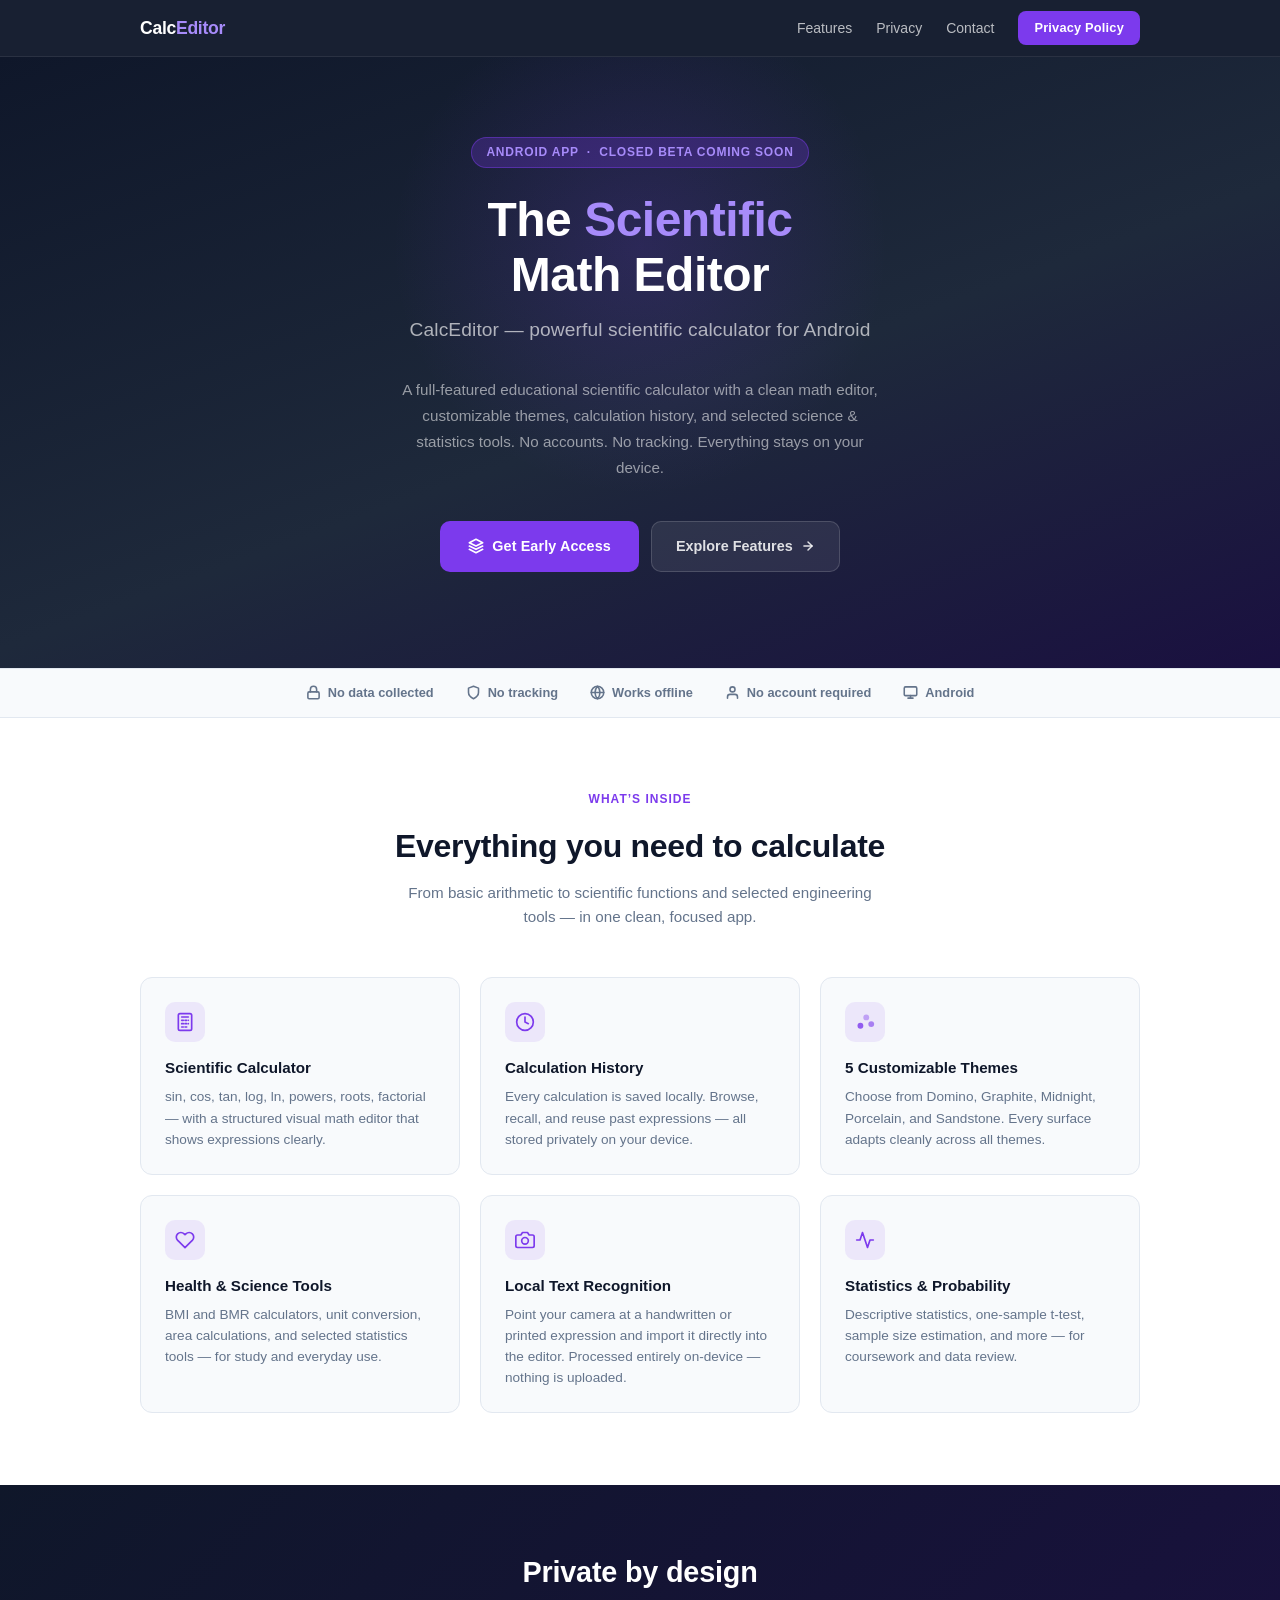
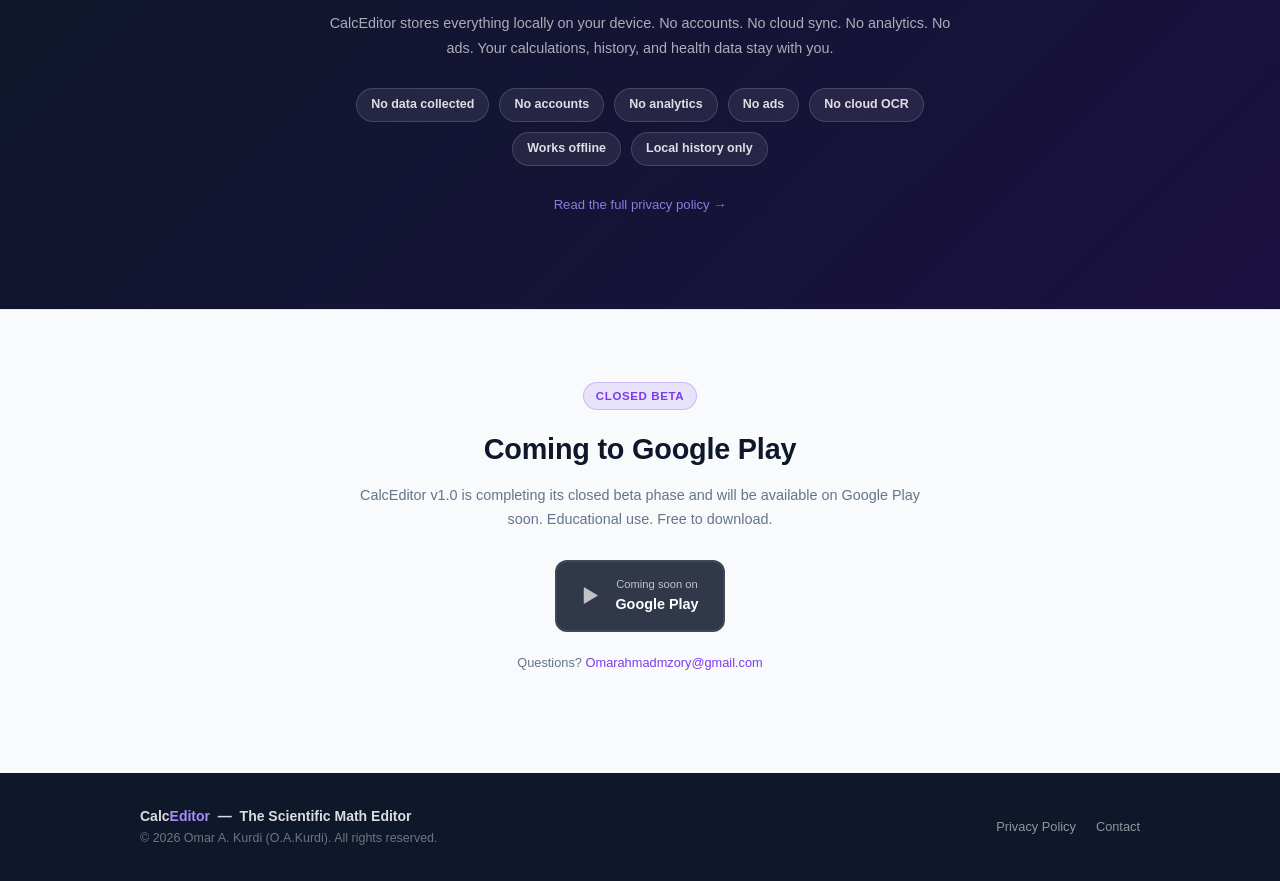
==== index.html @ 7258b89d "Deploy CalcEditor landing page and privacy policy v1.0.0 for staging preview" ====
<!DOCTYPE html>
<html lang="en">
<head>
  <meta charset="UTF-8">
  <meta name="viewport" content="width=device-width, initial-scale=1.0">
  <title>CalcEditor — The Scientific Math Editor</title>
  <meta name="description" content="CalcEditor is an educational scientific calculator for Android. Local-only. No tracking. No accounts.">
  <meta name="robots" content="index, follow">
  <style>
    *, *::before, *::after { box-sizing: border-box; margin: 0; padding: 0; }

    :root {
      --navy:   #0f172a;
      --navy2:  #1e293b;
      --purple: #7c3aed;
      --purple-light: #a78bfa;
      --white:  #ffffff;
      --gray-50: #f8fafc;
      --gray-100: #f1f5f9;
      --gray-200: #e2e8f0;
      --gray-500: #64748b;
      --gray-700: #334155;
      --gray-900: #0f172a;
      --text: #1e293b;
      --radius: 12px;
    }

    html { scroll-behavior: smooth; }

    body {
      font-family: -apple-system, BlinkMacSystemFont, "Segoe UI", Roboto,
                   "Helvetica Neue", Arial, sans-serif;
      font-size: 16px;
      line-height: 1.6;
      color: var(--text);
      background: var(--white);
    }

    a { color: var(--purple); text-decoration: none; }
    a:hover { text-decoration: underline; }

    /* ── Nav ─────────────────────────────────────────────────── */
    nav {
      position: sticky;
      top: 0;
      z-index: 100;
      background: rgba(15, 23, 42, 0.96);
      backdrop-filter: blur(8px);
      -webkit-backdrop-filter: blur(8px);
      border-bottom: 1px solid rgba(255,255,255,0.08);
      padding: 0 24px;
    }
    .nav-inner {
      max-width: 1000px;
      margin: 0 auto;
      display: flex;
      align-items: center;
      justify-content: space-between;
      height: 56px;
    }
    .nav-logo {
      font-size: 1.1rem;
      font-weight: 800;
      color: var(--white);
      letter-spacing: -0.3px;
    }
    .nav-logo span { color: var(--purple-light); }
    .nav-links { display: flex; gap: 24px; align-items: center; }
    .nav-links a {
      color: rgba(255,255,255,0.7);
      font-size: 0.875rem;
      font-weight: 500;
      transition: color 0.15s;
    }
    .nav-links a:hover { color: var(--white); text-decoration: none; }
    .nav-cta {
      background: var(--purple);
      color: var(--white) !important;
      padding: 7px 16px;
      border-radius: 8px;
      font-weight: 600 !important;
      font-size: 0.8rem !important;
      letter-spacing: 0.2px;
    }
    .nav-cta:hover { background: #6d28d9 !important; }

    /* ── Hero ────────────────────────────────────────────────── */
    .hero {
      background: linear-gradient(160deg, var(--navy) 0%, var(--navy2) 55%, #1a1040 100%);
      color: var(--white);
      padding: 80px 24px 96px;
      text-align: center;
      position: relative;
      overflow: hidden;
    }
    .hero::before {
      content: '';
      position: absolute;
      top: -60px; left: 50%;
      transform: translateX(-50%);
      width: 500px; height: 500px;
      background: radial-gradient(circle, rgba(124,58,237,0.18) 0%, transparent 70%);
      pointer-events: none;
    }
    .hero-inner { max-width: 680px; margin: 0 auto; position: relative; }

    .hero-badge {
      display: inline-block;
      background: rgba(124,58,237,0.25);
      border: 1px solid rgba(124,58,237,0.45);
      color: var(--purple-light);
      font-size: 0.75rem;
      font-weight: 700;
      letter-spacing: 0.8px;
      text-transform: uppercase;
      padding: 5px 14px;
      border-radius: 999px;
      margin-bottom: 24px;
    }

    .hero h1 {
      font-size: clamp(2rem, 5vw, 3rem);
      font-weight: 800;
      line-height: 1.15;
      letter-spacing: -0.5px;
      margin-bottom: 12px;
    }
    .hero h1 em {
      font-style: normal;
      color: var(--purple-light);
    }

    .hero-tagline {
      font-size: clamp(1rem, 2.5vw, 1.2rem);
      color: rgba(255,255,255,0.65);
      font-weight: 400;
      margin-bottom: 32px;
      letter-spacing: 0.1px;
    }

    .hero-desc {
      font-size: 0.95rem;
      color: rgba(255,255,255,0.55);
      max-width: 480px;
      margin: 0 auto 40px;
      line-height: 1.7;
    }

    .hero-actions { display: flex; gap: 12px; justify-content: center; flex-wrap: wrap; }

    .btn-primary {
      display: inline-flex;
      align-items: center;
      gap: 8px;
      background: var(--purple);
      color: var(--white);
      font-weight: 700;
      font-size: 0.9rem;
      padding: 13px 28px;
      border-radius: 10px;
      letter-spacing: 0.1px;
      transition: background 0.15s, transform 0.1s;
    }
    .btn-primary:hover {
      background: #6d28d9;
      text-decoration: none;
      transform: translateY(-1px);
    }

    .btn-secondary {
      display: inline-flex;
      align-items: center;
      gap: 8px;
      background: rgba(255,255,255,0.08);
      color: rgba(255,255,255,0.85);
      font-weight: 600;
      font-size: 0.9rem;
      padding: 13px 24px;
      border-radius: 10px;
      border: 1px solid rgba(255,255,255,0.15);
      transition: background 0.15s;
    }
    .btn-secondary:hover {
      background: rgba(255,255,255,0.14);
      text-decoration: none;
    }

    /* ── Trust strip ────────────────────────────────────────── */
    .trust-strip {
      background: var(--gray-50);
      border-top: 1px solid var(--gray-200);
      border-bottom: 1px solid var(--gray-200);
      padding: 14px 24px;
    }
    .trust-inner {
      max-width: 1000px;
      margin: 0 auto;
      display: flex;
      align-items: center;
      justify-content: center;
      gap: 32px;
      flex-wrap: wrap;
    }
    .trust-item {
      display: flex;
      align-items: center;
      gap: 7px;
      font-size: 0.8rem;
      font-weight: 600;
      color: var(--gray-500);
    }
    .trust-item svg { flex-shrink: 0; }

    /* ── Features ───────────────────────────────────────────── */
    .features {
      padding: 72px 24px;
      background: var(--white);
    }
    .section-inner { max-width: 1000px; margin: 0 auto; }

    .section-label {
      text-align: center;
      font-size: 0.75rem;
      font-weight: 700;
      letter-spacing: 1px;
      text-transform: uppercase;
      color: var(--purple);
      margin-bottom: 12px;
    }

    .section-title {
      text-align: center;
      font-size: clamp(1.5rem, 3.5vw, 2rem);
      font-weight: 800;
      color: var(--gray-900);
      margin-bottom: 8px;
      letter-spacing: -0.3px;
    }

    .section-sub {
      text-align: center;
      color: var(--gray-500);
      font-size: 0.95rem;
      max-width: 480px;
      margin: 0 auto 48px;
    }

    .features-grid {
      display: grid;
      grid-template-columns: repeat(auto-fit, minmax(260px, 1fr));
      gap: 20px;
    }

    .feature-card {
      background: var(--gray-50);
      border: 1px solid var(--gray-200);
      border-radius: var(--radius);
      padding: 24px;
      transition: border-color 0.15s, box-shadow 0.15s;
    }
    .feature-card:hover {
      border-color: rgba(124,58,237,0.35);
      box-shadow: 0 4px 20px rgba(124,58,237,0.08);
    }

    .feature-icon {
      width: 40px;
      height: 40px;
      background: rgba(124,58,237,0.1);
      border-radius: 10px;
      display: flex;
      align-items: center;
      justify-content: center;
      margin-bottom: 14px;
    }
    .feature-icon svg { color: var(--purple); }

    .feature-title {
      font-size: 0.95rem;
      font-weight: 700;
      color: var(--gray-900);
      margin-bottom: 6px;
    }

    .feature-desc {
      font-size: 0.85rem;
      color: var(--gray-500);
      line-height: 1.55;
    }

    /* ── Privacy section ────────────────────────────────────── */
    .privacy-section {
      background: linear-gradient(135deg, var(--navy) 0%, #1a1040 100%);
      color: var(--white);
      padding: 64px 24px;
    }
    .privacy-inner {
      max-width: 640px;
      margin: 0 auto;
      text-align: center;
    }
    .privacy-inner h2 {
      font-size: clamp(1.4rem, 3vw, 1.8rem);
      font-weight: 800;
      margin-bottom: 16px;
      letter-spacing: -0.2px;
    }
    .privacy-inner p {
      color: rgba(255,255,255,0.65);
      font-size: 0.9rem;
      line-height: 1.7;
      margin-bottom: 28px;
    }
    .privacy-chips {
      display: flex;
      flex-wrap: wrap;
      gap: 10px;
      justify-content: center;
    }
    .chip {
      background: rgba(255,255,255,0.08);
      border: 1px solid rgba(255,255,255,0.15);
      color: rgba(255,255,255,0.85);
      font-size: 0.78rem;
      font-weight: 600;
      padding: 6px 14px;
      border-radius: 999px;
    }

    /* ── Beta CTA ────────────────────────────────────────────── */
    .beta-section {
      padding: 72px 24px;
      background: var(--gray-50);
      border-top: 1px solid var(--gray-200);
    }
    .beta-inner {
      max-width: 560px;
      margin: 0 auto;
      text-align: center;
    }
    .beta-inner h2 {
      font-size: clamp(1.4rem, 3vw, 1.8rem);
      font-weight: 800;
      color: var(--gray-900);
      margin-bottom: 12px;
      letter-spacing: -0.2px;
    }
    .beta-inner p {
      color: var(--gray-500);
      font-size: 0.9rem;
      margin-bottom: 28px;
      line-height: 1.65;
    }
    .play-badge {
      display: inline-flex;
      align-items: center;
      gap: 12px;
      background: var(--navy);
      color: var(--white);
      padding: 13px 24px;
      border-radius: 12px;
      font-weight: 700;
      font-size: 0.9rem;
      border: 2px solid var(--navy2);
      cursor: default;
      opacity: 0.85;
    }
    .play-badge-sub { font-size: 0.7rem; font-weight: 400; opacity: 0.7; display: block; margin-top: 1px; }
    .soon-tag {
      display: inline-block;
      background: rgba(124,58,237,0.12);
      color: var(--purple);
      font-size: 0.72rem;
      font-weight: 700;
      letter-spacing: 0.6px;
      text-transform: uppercase;
      padding: 4px 12px;
      border-radius: 999px;
      margin-bottom: 16px;
      border: 1px solid rgba(124,58,237,0.25);
    }

    /* ── Footer ─────────────────────────────────────────────── */
    footer {
      background: var(--navy);
      color: rgba(255,255,255,0.6);
      padding: 32px 24px;
    }
    .footer-inner {
      max-width: 1000px;
      margin: 0 auto;
      display: flex;
      align-items: center;
      justify-content: space-between;
      flex-wrap: wrap;
      gap: 16px;
    }
    .footer-brand {
      font-size: 0.875rem;
      font-weight: 700;
      color: rgba(255,255,255,0.85);
    }
    .footer-brand span { color: var(--purple-light); }
    .footer-copy { font-size: 0.78rem; color: rgba(255,255,255,0.4); margin-top: 2px; }
    .footer-links { display: flex; gap: 20px; align-items: center; flex-wrap: wrap; }
    .footer-links a {
      color: rgba(255,255,255,0.55);
      font-size: 0.8rem;
      font-weight: 500;
    }
    .footer-links a:hover { color: var(--white); text-decoration: none; }

    /* ── Responsive ─────────────────────────────────────────── */
    @media (max-width: 600px) {
      .nav-links .nav-cta { display: none; }
      .hero { padding: 60px 20px 72px; }
      .trust-inner { gap: 18px; }
      .footer-inner { flex-direction: column; text-align: center; }
      .footer-links { justify-content: center; }
    }
  </style>
</head>
<body>

<!-- ── Navigation ─────────────────────────────────────────── -->
<nav>
  <div class="nav-inner">
    <div class="nav-logo">Calc<span>Editor</span></div>
    <div class="nav-links">
      <a href="#features">Features</a>
      <a href="#privacy">Privacy</a>
      <a href="mailto:Omarahmadmzory@gmail.com">Contact</a>
      <a href="/privacy-policy" class="nav-cta">Privacy Policy</a>
    </div>
  </div>
</nav>

<!-- ── Hero ───────────────────────────────────────────────── -->
<section class="hero">
  <div class="hero-inner">
    <div class="hero-badge">Android App &nbsp;·&nbsp; Closed Beta Coming Soon</div>

    <h1>The <em>Scientific</em><br>Math Editor</h1>

    <p class="hero-tagline">CalcEditor — powerful scientific calculator for Android</p>

    <p class="hero-desc">
      A full-featured educational scientific calculator with a clean math editor,
      customizable themes, calculation history, and selected science &amp; statistics tools.
      No accounts. No tracking. Everything stays on your device.
    </p>

    <div class="hero-actions">
      <a href="#beta" class="btn-primary">
        <svg width="16" height="16" viewBox="0 0 24 24" fill="none" stroke="currentColor" stroke-width="2.5" stroke-linecap="round" stroke-linejoin="round"><path d="M12 2L2 7l10 5 10-5-10-5z"/><path d="M2 17l10 5 10-5"/><path d="M2 12l10 5 10-5"/></svg>
        Get Early Access
      </a>
      <a href="#features" class="btn-secondary">
        Explore Features
        <svg width="14" height="14" viewBox="0 0 24 24" fill="none" stroke="currentColor" stroke-width="2.5" stroke-linecap="round" stroke-linejoin="round"><path d="M5 12h14"/><path d="m12 5 7 7-7 7"/></svg>
      </a>
    </div>
  </div>
</section>

<!-- ── Trust strip ────────────────────────────────────────── -->
<div class="trust-strip">
  <div class="trust-inner">
    <div class="trust-item">
      <svg width="15" height="15" viewBox="0 0 24 24" fill="none" stroke="currentColor" stroke-width="2.5" stroke-linecap="round" stroke-linejoin="round"><rect x="3" y="11" width="18" height="11" rx="2"/><path d="M7 11V7a5 5 0 0 1 10 0v4"/></svg>
      No data collected
    </div>
    <div class="trust-item">
      <svg width="15" height="15" viewBox="0 0 24 24" fill="none" stroke="currentColor" stroke-width="2.5" stroke-linecap="round" stroke-linejoin="round"><path d="M12 22s8-4 8-10V5l-8-3-8 3v7c0 6 8 10 8 10z"/></svg>
      No tracking
    </div>
    <div class="trust-item">
      <svg width="15" height="15" viewBox="0 0 24 24" fill="none" stroke="currentColor" stroke-width="2.5" stroke-linecap="round" stroke-linejoin="round"><circle cx="12" cy="12" r="10"/><line x1="2" y1="12" x2="22" y2="12"/><path d="M12 2a15.3 15.3 0 0 1 4 10 15.3 15.3 0 0 1-4 10 15.3 15.3 0 0 1-4-10 15.3 15.3 0 0 1 4-10z"/></svg>
      Works offline
    </div>
    <div class="trust-item">
      <svg width="15" height="15" viewBox="0 0 24 24" fill="none" stroke="currentColor" stroke-width="2.5" stroke-linecap="round" stroke-linejoin="round"><path d="M20 21v-2a4 4 0 0 0-4-4H8a4 4 0 0 0-4 4v2"/><circle cx="12" cy="7" r="4"/></svg>
      No account required
    </div>
    <div class="trust-item">
      <svg width="15" height="15" viewBox="0 0 24 24" fill="none" stroke="currentColor" stroke-width="2.5" stroke-linecap="round" stroke-linejoin="round"><rect x="2" y="3" width="20" height="14" rx="2"/><path d="M8 21h8m-4-4v4"/></svg>
      Android
    </div>
  </div>
</div>

<!-- ── Features ───────────────────────────────────────────── -->
<section class="features" id="features">
  <div class="section-inner">
    <p class="section-label">What&rsquo;s inside</p>
    <h2 class="section-title">Everything you need to calculate</h2>
    <p class="section-sub">From basic arithmetic to scientific functions and selected engineering tools — in one clean, focused app.</p>

    <div class="features-grid">

      <div class="feature-card">
        <div class="feature-icon">
          <svg width="20" height="20" viewBox="0 0 24 24" fill="none" stroke="currentColor" stroke-width="2" stroke-linecap="round" stroke-linejoin="round"><rect x="4" y="2" width="16" height="20" rx="2"/><line x1="8" y1="6" x2="16" y2="6"/><line x1="8" y1="10" x2="10" y2="10"/><line x1="12" y1="10" x2="14" y2="10"/><line x1="16" y1="10" x2="16" y2="10"/><line x1="8" y1="14" x2="10" y2="14"/><line x1="12" y1="14" x2="14" y2="14"/><line x1="16" y1="14" x2="16" y2="14"/><line x1="8" y1="18" x2="10" y2="18"/><line x1="12" y1="18" x2="14" y2="18"/></svg>
        </div>
        <div class="feature-title">Scientific Calculator</div>
        <div class="feature-desc">sin, cos, tan, log, ln, powers, roots, factorial — with a structured visual math editor that shows expressions clearly.</div>
      </div>

      <div class="feature-card">
        <div class="feature-icon">
          <svg width="20" height="20" viewBox="0 0 24 24" fill="none" stroke="currentColor" stroke-width="2" stroke-linecap="round" stroke-linejoin="round"><circle cx="12" cy="12" r="10"/><polyline points="12 6 12 12 16 14"/></svg>
        </div>
        <div class="feature-title">Calculation History</div>
        <div class="feature-desc">Every calculation is saved locally. Browse, recall, and reuse past expressions — all stored privately on your device.</div>
      </div>

      <div class="feature-card">
        <div class="feature-icon">
          <svg width="20" height="20" viewBox="0 0 24 24" fill="none" stroke="currentColor" stroke-width="2" stroke-linecap="round" stroke-linejoin="round"><circle cx="13.5" cy="6.5" r="3.5" fill="currentColor" stroke="none" opacity="0.4"/><circle cx="19.5" cy="14.5" r="3.5" fill="currentColor" stroke="none" opacity="0.6"/><circle cx="6.5" cy="16.5" r="3.5" fill="currentColor" stroke="none" opacity="0.8"/></svg>
        </div>
        <div class="feature-title">5 Customizable Themes</div>
        <div class="feature-desc">Choose from Domino, Graphite, Midnight, Porcelain, and Sandstone. Every surface adapts cleanly across all themes.</div>
      </div>

      <div class="feature-card">
        <div class="feature-icon">
          <svg width="20" height="20" viewBox="0 0 24 24" fill="none" stroke="currentColor" stroke-width="2" stroke-linecap="round" stroke-linejoin="round"><path d="M20.84 4.61a5.5 5.5 0 0 0-7.78 0L12 5.67l-1.06-1.06a5.5 5.5 0 0 0-7.78 7.78l1.06 1.06L12 21.23l7.78-7.78 1.06-1.06a5.5 5.5 0 0 0 0-7.78z"/></svg>
        </div>
        <div class="feature-title">Health &amp; Science Tools</div>
        <div class="feature-desc">BMI and BMR calculators, unit conversion, area calculations, and selected statistics tools — for study and everyday use.</div>
      </div>

      <div class="feature-card">
        <div class="feature-icon">
          <svg width="20" height="20" viewBox="0 0 24 24" fill="none" stroke="currentColor" stroke-width="2" stroke-linecap="round" stroke-linejoin="round"><path d="M23 19a2 2 0 0 1-2 2H3a2 2 0 0 1-2-2V8a2 2 0 0 1 2-2h4l2-3h6l2 3h4a2 2 0 0 1 2 2z"/><circle cx="12" cy="13" r="4"/></svg>
        </div>
        <div class="feature-title">Local Text Recognition</div>
        <div class="feature-desc">Point your camera at a handwritten or printed expression and import it directly into the editor. Processed entirely on-device — nothing is uploaded.</div>
      </div>

      <div class="feature-card">
        <div class="feature-icon">
          <svg width="20" height="20" viewBox="0 0 24 24" fill="none" stroke="currentColor" stroke-width="2" stroke-linecap="round" stroke-linejoin="round"><polyline points="22 12 18 12 15 21 9 3 6 12 2 12"/></svg>
        </div>
        <div class="feature-title">Statistics &amp; Probability</div>
        <div class="feature-desc">Descriptive statistics, one-sample t-test, sample size estimation, and more — for coursework and data review.</div>
      </div>

    </div>
  </div>
</section>

<!-- ── Privacy ─────────────────────────────────────────────── -->
<section class="privacy-section" id="privacy">
  <div class="privacy-inner">
    <h2>Private by design</h2>
    <p>
      CalcEditor stores everything locally on your device.
      No accounts. No cloud sync. No analytics. No ads.
      Your calculations, history, and health data stay with you.
    </p>
    <div class="privacy-chips">
      <span class="chip">No data collected</span>
      <span class="chip">No accounts</span>
      <span class="chip">No analytics</span>
      <span class="chip">No ads</span>
      <span class="chip">No cloud OCR</span>
      <span class="chip">Works offline</span>
      <span class="chip">Local history only</span>
    </div>
    <p style="margin-top:28px; font-size:0.82rem; color:rgba(255,255,255,0.4);">
      <a href="/privacy-policy" style="color:rgba(167,139,250,0.85);">Read the full privacy policy &rarr;</a>
    </p>
  </div>
</section>

<!-- ── Beta CTA ────────────────────────────────────────────── -->
<section class="beta-section" id="beta">
  <div class="beta-inner">
    <div class="soon-tag">Closed Beta</div>
    <h2>Coming to Google Play</h2>
    <p>
      CalcEditor v1.0 is completing its closed beta phase and will be
      available on Google Play soon. Educational use. Free to download.
    </p>
    <div class="play-badge">
      <svg width="22" height="22" viewBox="0 0 24 24" fill="currentColor"><path d="M3 20.5v-17c0-.83 1-.83 1.5-.5l14 8.5-14 8.5c-.5.33-1.5.33-1.5-.5z" opacity="0.7"/></svg>
      <div>
        <span class="play-badge-sub">Coming soon on</span>
        Google Play
      </div>
    </div>
    <p style="margin-top: 20px; font-size: 0.8rem; color: var(--gray-500);">
      Questions? <a href="mailto:Omarahmadmzory@gmail.com">Omarahmadmzory@gmail.com</a>
    </p>
  </div>
</section>

<!-- ── Footer ─────────────────────────────────────────────── -->
<footer>
  <div class="footer-inner">
    <div>
      <div class="footer-brand">Calc<span>Editor</span> &nbsp;&mdash;&nbsp; The Scientific Math Editor</div>
      <div class="footer-copy">&copy; 2026 Omar A. Kurdi (O.A.Kurdi). All rights reserved.</div>
    </div>
    <div class="footer-links">
      <a href="/privacy-policy">Privacy Policy</a>
      <a href="mailto:Omarahmadmzory@gmail.com">Contact</a>
    </div>
  </div>
</footer>

</body>
</html>
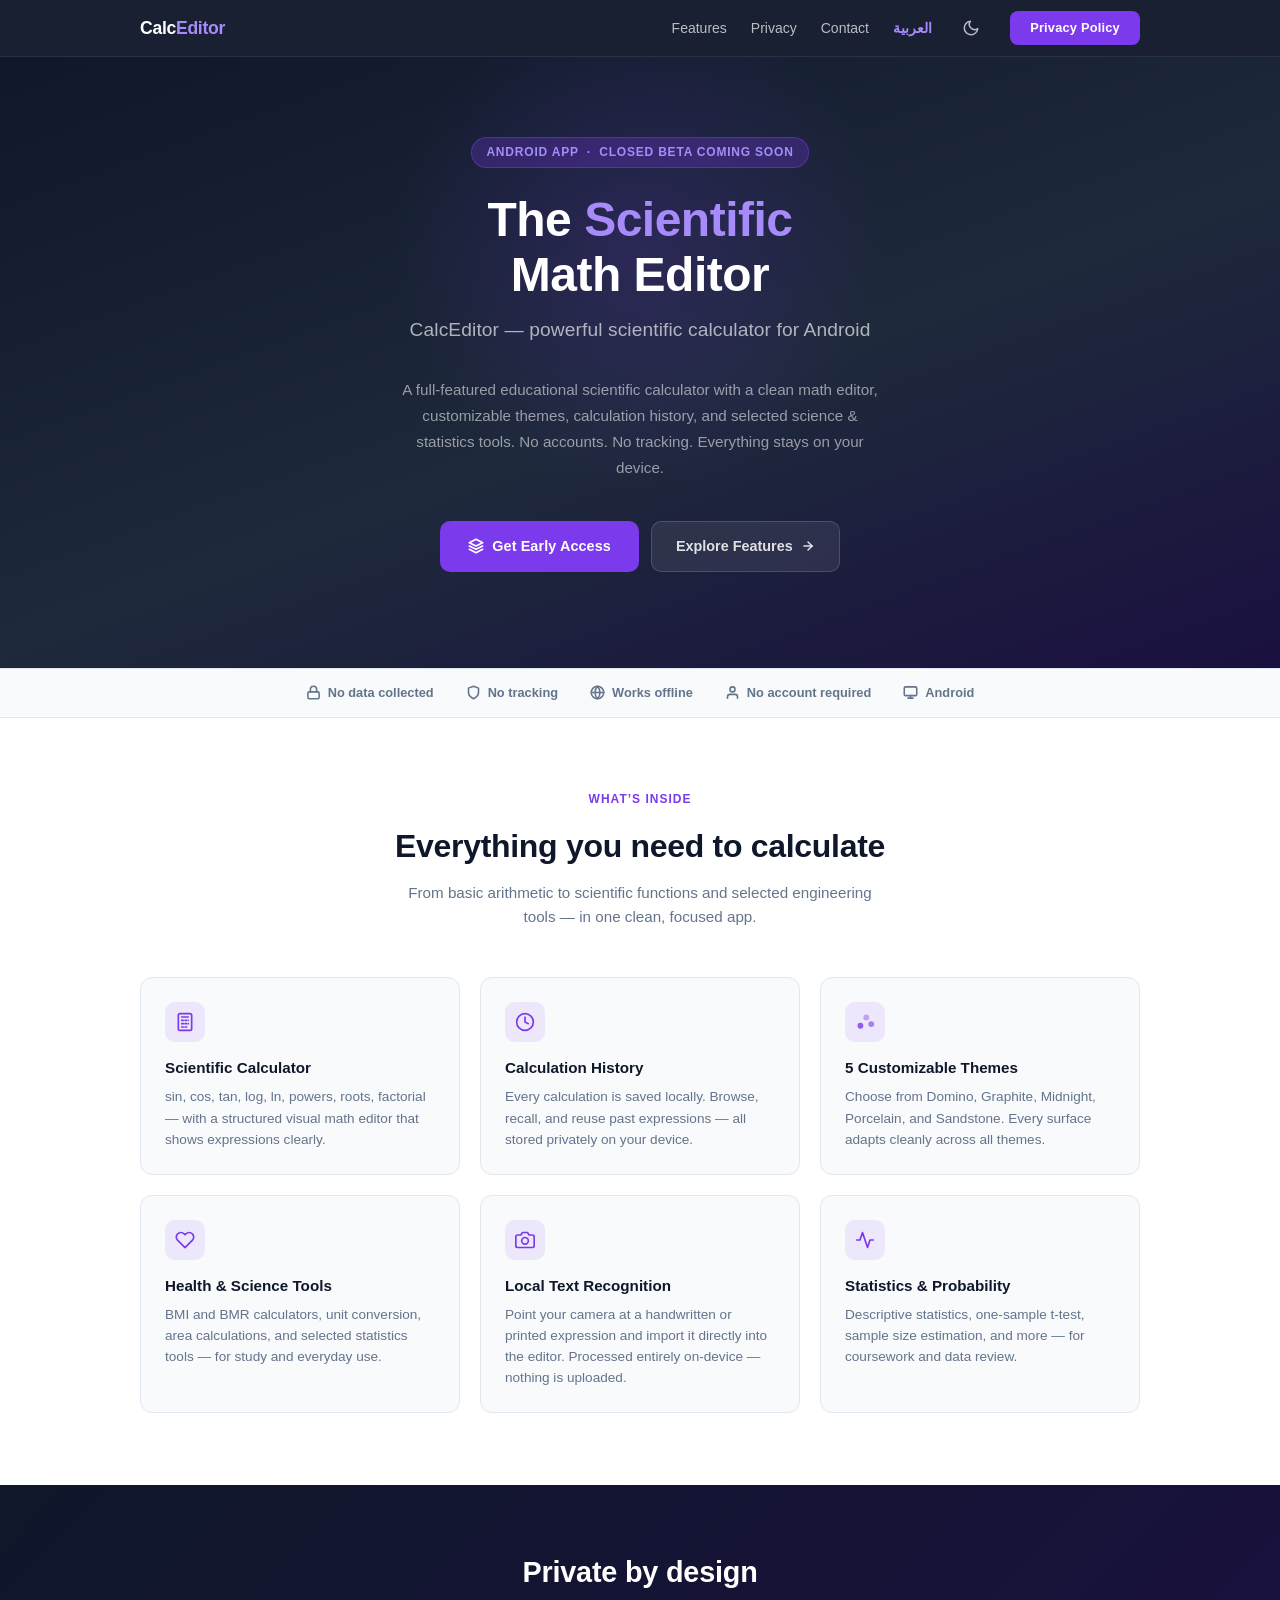
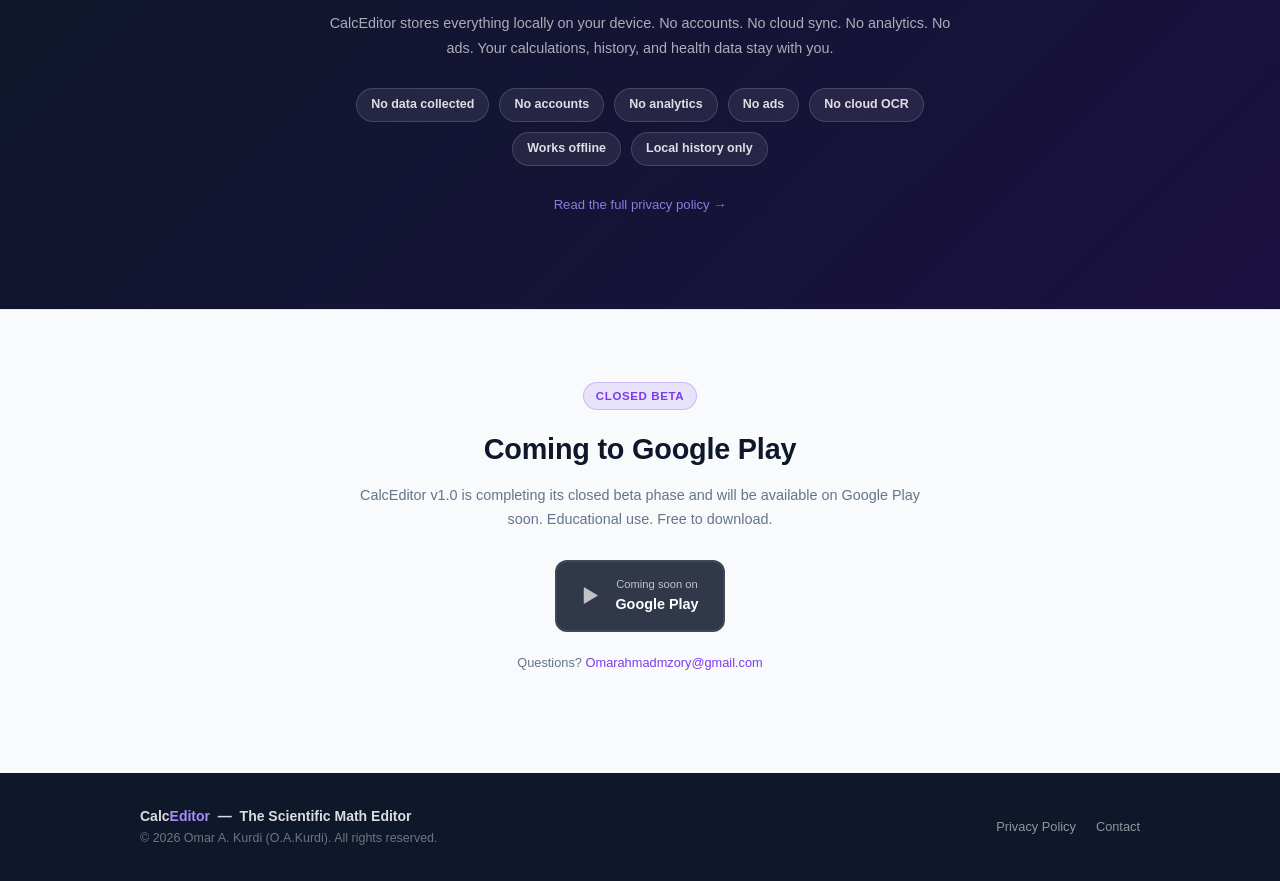
==== commit e5a0c332: "Fix mobile responsive website layout" ====
--- a/index.html
+++ b/index.html
@@ -6,6 +6,41 @@
   <title>CalcEditor — The Scientific Math Editor</title>
   <meta name="description" content="CalcEditor is an educational scientific calculator for Android. Local-only. No tracking. No accounts.">
   <meta name="robots" content="index, follow">
+  <script>
+    // Flicker-Free Theme Restoration
+    (function() {
+      const savedTheme = localStorage.getItem('theme');
+      if (savedTheme === 'dark') {
+        document.documentElement.classList.add('dark-theme');
+      } else if (savedTheme === 'light') {
+        document.documentElement.classList.add('light-theme');
+      }
+    })();
+
+    // Non-Looping Language Routing
+    (function() {
+      const params = new URLSearchParams(window.location.search);
+      if (params.get('lang') === 'en') {
+        localStorage.setItem('lang_explicit', 'en');
+        return;
+      }
+      
+      const explicit = localStorage.getItem('lang_explicit');
+      if (explicit === 'en') return;
+      if (explicit === 'ar') {
+        window.location.replace('index_ar.html');
+        return;
+      }
+      
+      const isArabic = navigator.languages ? 
+        navigator.languages.some(l => l.toLowerCase().startsWith('ar')) : 
+        (navigator.language && navigator.language.toLowerCase().startsWith('ar'));
+        
+      if (isArabic) {
+        window.location.replace('index_ar.html');
+      }
+    })();
+  </script>
   <style>
     *, *::before, *::after { box-sizing: border-box; margin: 0; padding: 0; }
 
@@ -15,6 +50,7 @@
       --purple: #7c3aed;
       --purple-light: #a78bfa;
       --white:  #ffffff;
+      --bg:     #ffffff;
       --gray-50: #f8fafc;
       --gray-100: #f1f5f9;
       --gray-200: #e2e8f0;
@@ -25,7 +61,61 @@
       --radius: 12px;
     }
 
-    html { scroll-behavior: smooth; }
+    @media (prefers-color-scheme: dark) {
+      :root:not(.light-theme) {
+        --white:  #ffffff;
+        --bg:     #13111c;
+        --gray-50: #1b1828;
+        --gray-100: #252036;
+        --gray-200: #252036;
+        --gray-500: #9994b0;
+        --gray-700: #c5c2d6;
+        --gray-900: #f3f0ff;
+        --text: #e2e0eb;
+      }
+    }
+
+    :root.dark-theme {
+      --white:  #ffffff;
+      --bg:     #13111c;
+      --gray-50: #1b1828;
+      --gray-100: #252036;
+      --gray-200: #252036;
+      --gray-500: #9994b0;
+      --gray-700: #c5c2d6;
+      --gray-900: #f3f0ff;
+      --text: #e2e0eb;
+    }
+
+    /* ── Theme Toggle Button Styling ── */
+    .theme-toggle-btn {
+      background: none;
+      border: none;
+      color: rgba(255,255,255,0.7);
+      cursor: pointer;
+      padding: 6px;
+      border-radius: 6px;
+      display: flex;
+      align-items: center;
+      justify-content: center;
+      transition: color 0.15s, background-color 0.15s;
+    }
+    .theme-toggle-btn:hover {
+      color: var(--white);
+      background-color: rgba(255,255,255,0.1);
+    }
+    .sun-icon { display: none; }
+    .moon-icon { display: block; }
+    
+    :root.dark-theme .sun-icon { display: block; }
+    :root.dark-theme .moon-icon { display: none; }
+    
+    @media (prefers-color-scheme: dark) {
+      :root:not(.light-theme) .sun-icon { display: block; }
+      :root:not(.light-theme) .moon-icon { display: none; }
+    }
+
+    html { scroll-behavior: smooth; overflow-y: scroll; }
 
     body {
       font-family: -apple-system, BlinkMacSystemFont, "Segoe UI", Roboto,
@@ -33,7 +123,7 @@
       font-size: 16px;
       line-height: 1.6;
       color: var(--text);
-      background: var(--white);
+      background: var(--bg);
     }
 
     a { color: var(--purple); text-decoration: none; }
@@ -74,6 +164,9 @@
     }
     .nav-links a:hover { color: var(--white); text-decoration: none; }
     .nav-cta {
+      display: inline-block;
+      min-width: 130px;
+      text-align: center;
       background: var(--purple);
       color: var(--white) !important;
       padding: 7px 16px;
@@ -214,7 +307,7 @@
     /* ── Features ───────────────────────────────────────────── */
     .features {
       padding: 72px 24px;
-      background: var(--white);
+      background: var(--bg);
     }
     .section-inner { max-width: 1000px; margin: 0 auto; }
 
@@ -410,13 +503,200 @@
     }
     .footer-links a:hover { color: var(--white); text-decoration: none; }
 
-    /* ── Responsive ─────────────────────────────────────────── */
-    @media (max-width: 600px) {
-      .nav-links .nav-cta { display: none; }
-      .hero { padding: 60px 20px 72px; }
-      .trust-inner { gap: 18px; }
-      .footer-inner { flex-direction: column; text-align: center; }
+    /* ── Play Badge Link Hover ── */
+    .play-badge-link {
+      text-decoration: none;
+      display: inline-block;
+      transition: transform 0.2s ease;
+    }
+    .play-badge-link:hover {
+      transform: scale(1.02) translateY(-2px);
+    }
+    .play-badge-link:hover .play-badge {
+      border-color: var(--purple-light);
+      background: #1e293b;
+    }
+
+    /* ── Pure CSS Target Modal ── */
+    .modal {
+      position: fixed;
+      top: 0; left: 0; right: 0; bottom: 0;
+      background: rgba(15, 23, 42, 0.85);
+      backdrop-filter: blur(12px);
+      display: flex;
+      align-items: center;
+      justify-content: center;
+      z-index: 1000;
+      opacity: 0;
+      pointer-events: none;
+      transition: opacity 0.25s ease;
+    }
+    .modal:target {
+      opacity: 1;
+      pointer-events: auto;
+    }
+    .modal-content {
+      background: var(--navy2);
+      border: 1px solid rgba(255, 255, 255, 0.1);
+      padding: 32px;
+      border-radius: var(--radius);
+      max-width: 480px;
+      width: 90%;
+      text-align: center;
+      color: var(--white);
+      box-shadow: 0 20px 40px rgba(0,0,0,0.4);
+      position: relative;
+    }
+    .modal-content h3 {
+      font-size: 1.25rem;
+      font-weight: 800;
+      margin-bottom: 12px;
+      color: var(--white);
+    }
+    .modal-content p {
+      font-size: 0.9rem;
+      color: rgba(255,255,255,0.7);
+      line-height: 1.6;
+      margin-bottom: 20px;
+    }
+    .modal-close {
+      display: inline-block;
+      background: var(--purple);
+      color: var(--white) !important;
+      padding: 10px 24px;
+      border-radius: 8px;
+      font-weight: 700;
+      font-size: 0.85rem;
+      transition: background 0.15s;
+      text-decoration: none;
+    }
+    .modal-close:hover {
+      background: #6d28d9;
+      text-decoration: none;
+    }
+
+    @media (max-width: 640px) {
+      html, body { max-width: 100%; overflow-x: hidden; }
+
+      nav { padding: 0 14px; }
+      .nav-inner {
+        height: auto;
+        min-height: 56px;
+        padding: 10px 0;
+        flex-wrap: wrap;
+        gap: 8px 12px;
+      }
+      .nav-logo {
+        font-size: 1rem;
+        flex: 0 0 auto;
+      }
+      .nav-links {
+        flex: 1 1 100%;
+        min-width: 0;
+        justify-content: center;
+        flex-wrap: wrap;
+        gap: 8px 10px;
+      }
+      .nav-links a {
+        font-size: 0.78rem;
+        line-height: 1.1;
+        white-space: nowrap;
+      }
+      .theme-toggle-btn {
+        width: 34px;
+        height: 34px;
+        flex: 0 0 34px;
+      }
+      .nav-cta {
+        min-width: auto;
+        padding: 7px 10px;
+        font-size: 0.76rem !important;
+      }
+
+      .hero {
+        padding: 56px 16px 64px;
+      }
+      .hero::before {
+        width: min(360px, 120vw);
+        height: min(360px, 120vw);
+      }
+      .hero-badge {
+        max-width: 100%;
+        white-space: normal;
+        line-height: 1.35;
+      }
+      .hero h1 {
+        font-size: clamp(1.9rem, 10vw, 2.4rem);
+        line-height: 1.18;
+        letter-spacing: 0;
+      }
+      .hero-desc {
+        max-width: 100%;
+        margin-bottom: 32px;
+      }
+      .hero-actions {
+        max-width: 320px;
+        margin: 0 auto;
+        flex-direction: column;
+        align-items: stretch;
+      }
+      .btn-primary,
+      .btn-secondary {
+        width: 100%;
+        min-height: 48px;
+        justify-content: center;
+        text-align: center;
+        padding: 12px 16px;
+      }
+
+      .trust-strip,
+      .features,
+      .privacy-section,
+      .beta-section,
+      footer {
+        padding-left: 16px;
+        padding-right: 16px;
+      }
+      .trust-inner { gap: 12px 18px; }
+      .trust-item { font-size: 0.76rem; }
+      .section-inner,
+      .privacy-inner,
+      .beta-inner,
+      .footer-inner {
+        min-width: 0;
+      }
+      .features-grid {
+        grid-template-columns: minmax(0, 1fr);
+      }
+      .feature-card {
+        min-width: 0;
+        padding: 22px;
+      }
+      .privacy-chips { gap: 8px; }
+      .chip { max-width: 100%; }
+      .play-badge {
+        max-width: 100%;
+        justify-content: center;
+      }
+      .footer-inner {
+        justify-content: center;
+        text-align: center;
+      }
       .footer-links { justify-content: center; }
+      .modal-content {
+        width: calc(100% - 32px);
+        padding: 24px 18px;
+      }
+    }
+
+    @media (max-width: 360px) {
+      nav { padding: 0 10px; }
+      .nav-links { gap: 7px 8px; }
+      .nav-links a { font-size: 0.74rem; }
+      .nav-cta { padding: 7px 9px; }
+      .hero { padding-top: 48px; }
+      .hero-badge { font-size: 0.68rem; }
+      .feature-card { padding: 18px; }
     }
   </style>
 </head>
@@ -425,12 +705,17 @@
 <!-- ── Navigation ─────────────────────────────────────────── -->
 <nav>
   <div class="nav-inner">
-    <div class="nav-logo">Calc<span>Editor</span></div>
+    <a href="index.html" class="nav-logo">Calc<span>Editor</span></a>
     <div class="nav-links">
       <a href="#features">Features</a>
       <a href="#privacy">Privacy</a>
       <a href="mailto:Omarahmadmzory@gmail.com">Contact</a>
-      <a href="/privacy-policy" class="nav-cta">Privacy Policy</a>
+      <a href="index_ar.html?lang=ar" style="color:var(--purple-light); font-weight:600;">العربية</a>
+      <button id="theme-toggle" class="theme-toggle-btn" aria-label="Toggle theme">
+        <svg class="sun-icon" width="18" height="18" viewBox="0 0 24 24" fill="none" stroke="currentColor" stroke-width="2" stroke-linecap="round" stroke-linejoin="round"><circle cx="12" cy="12" r="5"/><line x1="12" y1="1" x2="12" y2="3"/><line x1="12" y1="21" x2="12" y2="23"/><line x1="4.22" y1="4.22" x2="5.64" y2="5.64"/><line x1="18.36" y1="18.36" x2="19.78" y2="19.78"/><line x1="1" y1="12" x2="3" y2="12"/><line x1="21" y1="12" x2="23" y2="12"/><line x1="4.22" y1="19.78" x2="5.64" y2="18.36"/><line x1="18.36" y1="5.64" x2="19.78" y2="4.22"/></svg>
+        <svg class="moon-icon" width="18" height="18" viewBox="0 0 24 24" fill="none" stroke="currentColor" stroke-width="2" stroke-linecap="round" stroke-linejoin="round"><path d="M21 12.79A9 9 0 1 1 11.21 3 7 7 0 0 0 21 12.79z"/></svg>
+      </button>
+      <a href="privacy-policy/index.html" class="nav-cta">Privacy Policy</a>
     </div>
   </div>
 </nav>
@@ -451,7 +736,7 @@
     </p>
 
     <div class="hero-actions">
-      <a href="#beta" class="btn-primary">
+      <a href="#beta-modal" class="btn-primary">
         <svg width="16" height="16" viewBox="0 0 24 24" fill="none" stroke="currentColor" stroke-width="2.5" stroke-linecap="round" stroke-linejoin="round"><path d="M12 2L2 7l10 5 10-5-10-5z"/><path d="M2 17l10 5 10-5"/><path d="M2 12l10 5 10-5"/></svg>
         Get Early Access
       </a>
@@ -569,7 +854,7 @@
       <span class="chip">Local history only</span>
     </div>
     <p style="margin-top:28px; font-size:0.82rem; color:rgba(255,255,255,0.4);">
-      <a href="/privacy-policy" style="color:rgba(167,139,250,0.85);">Read the full privacy policy &rarr;</a>
+      <a href="privacy-policy/index.html" style="color:rgba(167,139,250,0.85);">Read the full privacy policy &rarr;</a>
     </p>
   </div>
 </section>
@@ -583,13 +868,15 @@
       CalcEditor v1.0 is completing its closed beta phase and will be
       available on Google Play soon. Educational use. Free to download.
     </p>
-    <div class="play-badge">
-      <svg width="22" height="22" viewBox="0 0 24 24" fill="currentColor"><path d="M3 20.5v-17c0-.83 1-.83 1.5-.5l14 8.5-14 8.5c-.5.33-1.5.33-1.5-.5z" opacity="0.7"/></svg>
-      <div>
-        <span class="play-badge-sub">Coming soon on</span>
-        Google Play
+    <a href="#beta-modal" class="play-badge-link">
+      <div class="play-badge">
+        <svg width="22" height="22" viewBox="0 0 24 24" fill="currentColor"><path d="M3 20.5v-17c0-.83 1-.83 1.5-.5l14 8.5-14 8.5c-.5.33-1.5.33-1.5-.5z" opacity="0.7"/></svg>
+        <div>
+          <span class="play-badge-sub">Coming soon on</span>
+          Google Play
+        </div>
       </div>
-    </div>
+    </a>
     <p style="margin-top: 20px; font-size: 0.8rem; color: var(--gray-500);">
       Questions? <a href="mailto:Omarahmadmzory@gmail.com">Omarahmadmzory@gmail.com</a>
     </p>
@@ -604,11 +891,48 @@
       <div class="footer-copy">&copy; 2026 Omar A. Kurdi (O.A.Kurdi). All rights reserved.</div>
     </div>
     <div class="footer-links">
-      <a href="/privacy-policy">Privacy Policy</a>
+      <a href="privacy-policy/index.html">Privacy Policy</a>
       <a href="mailto:Omarahmadmzory@gmail.com">Contact</a>
     </div>
   </div>
 </footer>
 
+<!-- ── Closed Beta Info CSS-based Modal ── -->
+<div id="beta-modal" class="modal">
+  <div class="modal-content">
+    <h3>Join CalcEditor Closed Beta</h3>
+    <p>
+      CalcEditor is currently running a closed beta on Google Play to ensure stability and release readiness.
+    </p>
+    <p style="text-align: left; font-size: 0.85rem; background: rgba(255,255,255,0.05); padding: 12px; border-radius: 6px; border: 1px solid rgba(255,255,255,0.1);">
+      <strong>How to get early access:</strong><br>
+      Please email us at <a href="mailto:Omarahmadmzory@gmail.com" style="color:var(--purple-light);">Omarahmadmzory@gmail.com</a> with the subject "CalcEditor Closed Beta". Please include the Google account email address you use on your Android device. Once added to the testers list, you will receive a direct Play Store link to download the app.
+    </p>
+    <a href="#" class="modal-close">Close</a>
+  </div>
+</div>
+
+<script>
+  // Theme Toggle Listener
+  const themeToggleBtn = document.getElementById('theme-toggle');
+  if (themeToggleBtn) {
+    themeToggleBtn.addEventListener('click', () => {
+      const isDark = document.documentElement.classList.contains('dark-theme') || 
+                    (!document.documentElement.classList.contains('light-theme') && 
+                     window.matchMedia('(prefers-color-scheme: dark)').matches);
+      
+      if (isDark) {
+        document.documentElement.classList.remove('dark-theme');
+        document.documentElement.classList.add('light-theme');
+        localStorage.setItem('theme', 'light');
+      } else {
+        document.documentElement.classList.remove('light-theme');
+        document.documentElement.classList.add('dark-theme');
+        localStorage.setItem('theme', 'dark');
+      }
+    });
+  }
+</script>
+
 </body>
 </html>
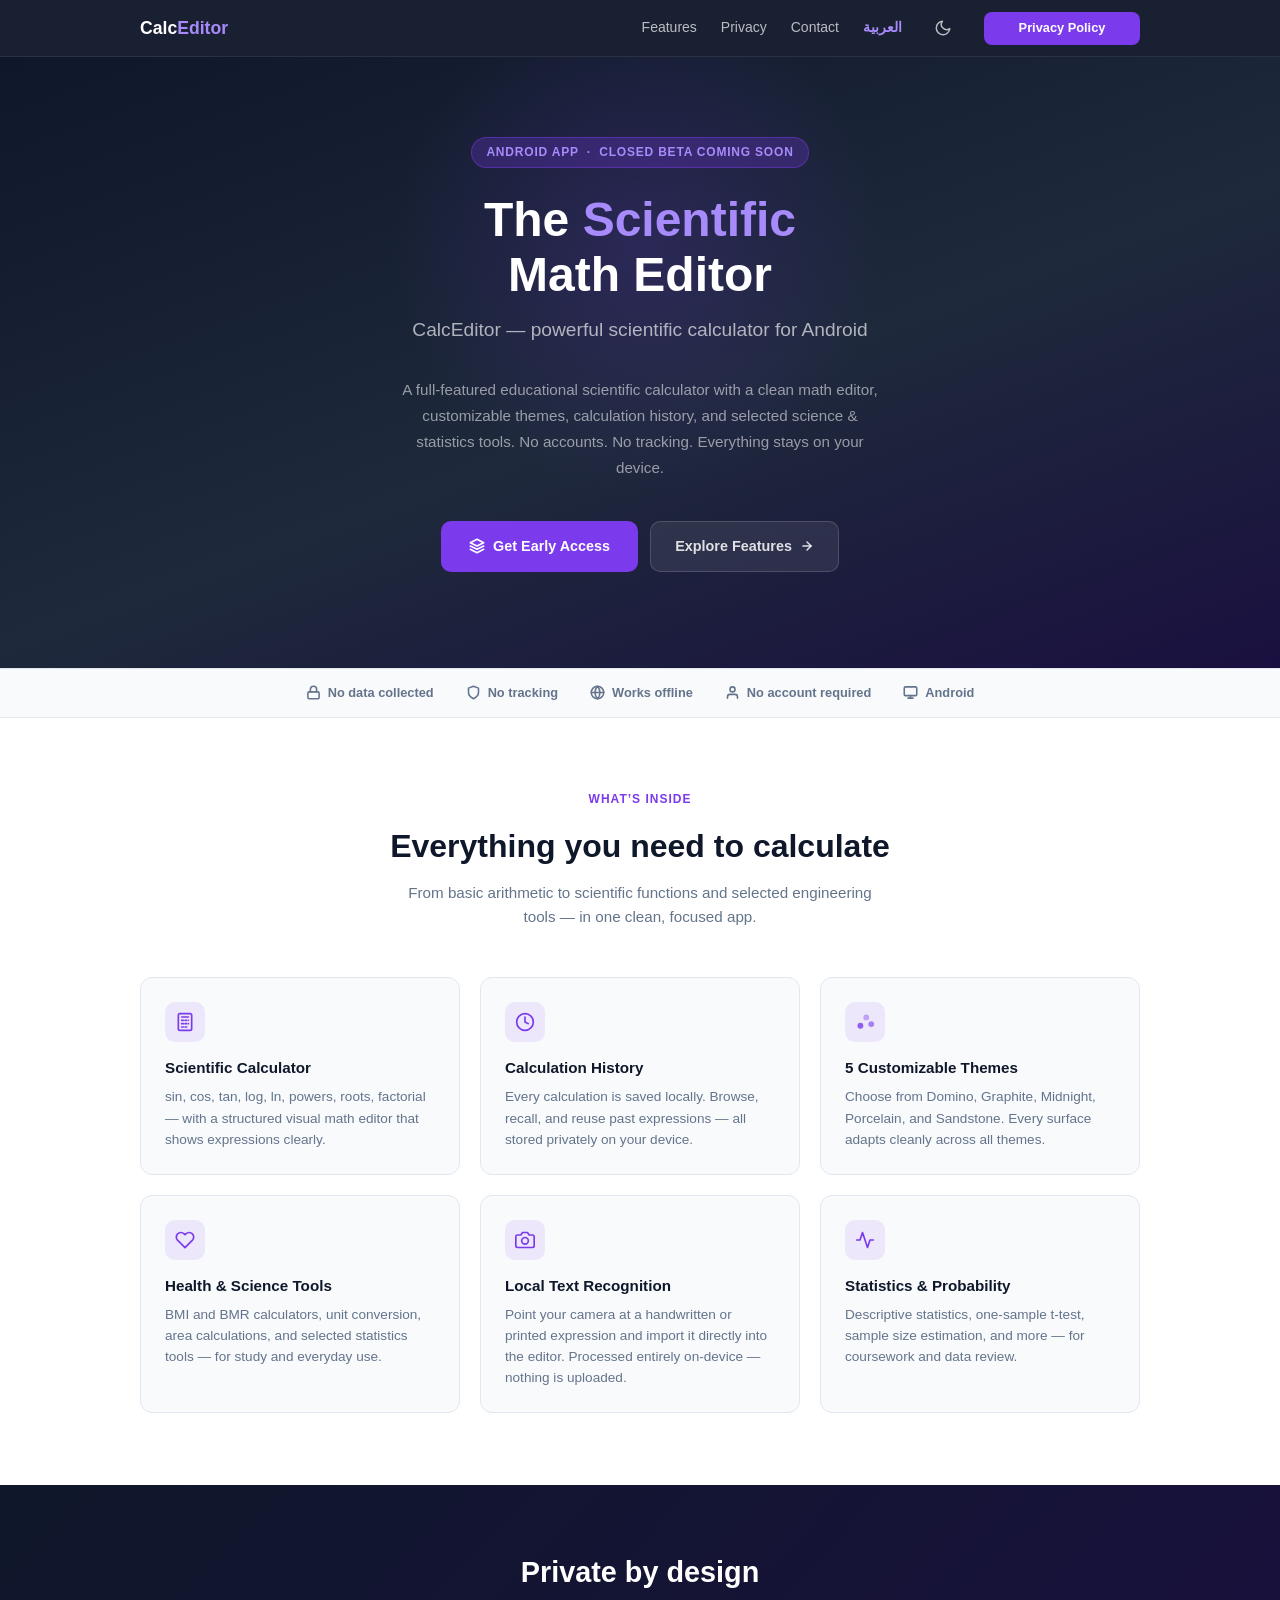
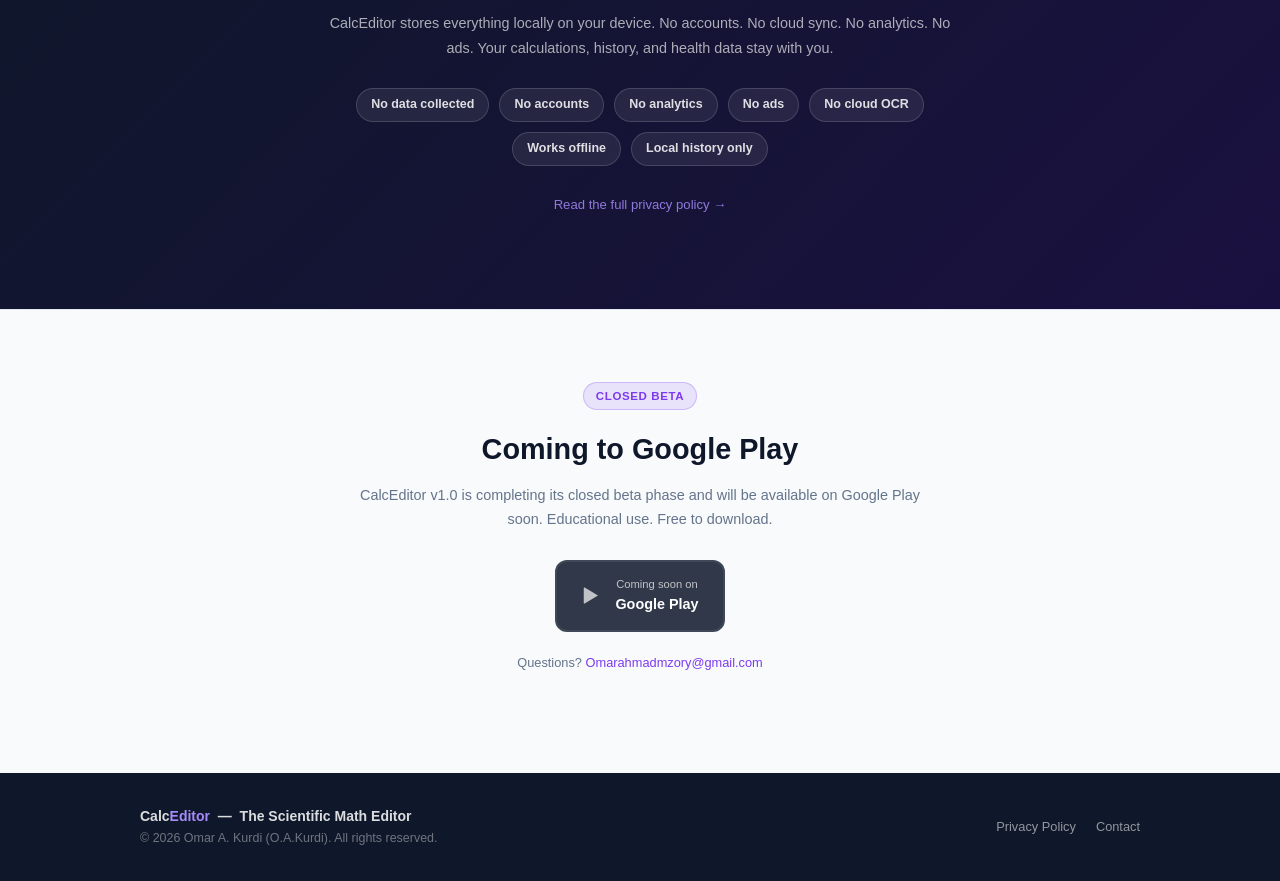
==== commit 4ee23dfb: "Unify website source of truth and responsive nav" ====
--- a/index.html
+++ b/index.html
@@ -1,724 +1,18 @@
 <!DOCTYPE html>
-<html lang="en">
+<html lang="en" data-site-lang="en" data-site-page="home" data-site-root=".">
 <head>
   <meta charset="UTF-8">
   <meta name="viewport" content="width=device-width, initial-scale=1.0">
   <title>CalcEditor — The Scientific Math Editor</title>
   <meta name="description" content="CalcEditor is an educational scientific calculator for Android. Local-only. No tracking. No accounts.">
   <meta name="robots" content="index, follow">
-  <script>
-    // Flicker-Free Theme Restoration
-    (function() {
-      const savedTheme = localStorage.getItem('theme');
-      if (savedTheme === 'dark') {
-        document.documentElement.classList.add('dark-theme');
-      } else if (savedTheme === 'light') {
-        document.documentElement.classList.add('light-theme');
-      }
-    })();
-
-    // Non-Looping Language Routing
-    (function() {
-      const params = new URLSearchParams(window.location.search);
-      if (params.get('lang') === 'en') {
-        localStorage.setItem('lang_explicit', 'en');
-        return;
-      }
-      
-      const explicit = localStorage.getItem('lang_explicit');
-      if (explicit === 'en') return;
-      if (explicit === 'ar') {
-        window.location.replace('index_ar.html');
-        return;
-      }
-      
-      const isArabic = navigator.languages ? 
-        navigator.languages.some(l => l.toLowerCase().startsWith('ar')) : 
-        (navigator.language && navigator.language.toLowerCase().startsWith('ar'));
-        
-      if (isArabic) {
-        window.location.replace('index_ar.html');
-      }
-    })();
-  </script>
-  <style>
-    *, *::before, *::after { box-sizing: border-box; margin: 0; padding: 0; }
-
-    :root {
-      --navy:   #0f172a;
-      --navy2:  #1e293b;
-      --purple: #7c3aed;
-      --purple-light: #a78bfa;
-      --white:  #ffffff;
-      --bg:     #ffffff;
-      --gray-50: #f8fafc;
-      --gray-100: #f1f5f9;
-      --gray-200: #e2e8f0;
-      --gray-500: #64748b;
-      --gray-700: #334155;
-      --gray-900: #0f172a;
-      --text: #1e293b;
-      --radius: 12px;
-    }
-
-    @media (prefers-color-scheme: dark) {
-      :root:not(.light-theme) {
-        --white:  #ffffff;
-        --bg:     #13111c;
-        --gray-50: #1b1828;
-        --gray-100: #252036;
-        --gray-200: #252036;
-        --gray-500: #9994b0;
-        --gray-700: #c5c2d6;
-        --gray-900: #f3f0ff;
-        --text: #e2e0eb;
-      }
-    }
-
-    :root.dark-theme {
-      --white:  #ffffff;
-      --bg:     #13111c;
-      --gray-50: #1b1828;
-      --gray-100: #252036;
-      --gray-200: #252036;
-      --gray-500: #9994b0;
-      --gray-700: #c5c2d6;
-      --gray-900: #f3f0ff;
-      --text: #e2e0eb;
-    }
-
-    /* ── Theme Toggle Button Styling ── */
-    .theme-toggle-btn {
-      background: none;
-      border: none;
-      color: rgba(255,255,255,0.7);
-      cursor: pointer;
-      padding: 6px;
-      border-radius: 6px;
-      display: flex;
-      align-items: center;
-      justify-content: center;
-      transition: color 0.15s, background-color 0.15s;
-    }
-    .theme-toggle-btn:hover {
-      color: var(--white);
-      background-color: rgba(255,255,255,0.1);
-    }
-    .sun-icon { display: none; }
-    .moon-icon { display: block; }
-    
-    :root.dark-theme .sun-icon { display: block; }
-    :root.dark-theme .moon-icon { display: none; }
-    
-    @media (prefers-color-scheme: dark) {
-      :root:not(.light-theme) .sun-icon { display: block; }
-      :root:not(.light-theme) .moon-icon { display: none; }
-    }
-
-    html { scroll-behavior: smooth; overflow-y: scroll; }
-
-    body {
-      font-family: -apple-system, BlinkMacSystemFont, "Segoe UI", Roboto,
-                   "Helvetica Neue", Arial, sans-serif;
-      font-size: 16px;
-      line-height: 1.6;
-      color: var(--text);
-      background: var(--bg);
-    }
-
-    a { color: var(--purple); text-decoration: none; }
-    a:hover { text-decoration: underline; }
-
-    /* ── Nav ─────────────────────────────────────────────────── */
-    nav {
-      position: sticky;
-      top: 0;
-      z-index: 100;
-      background: rgba(15, 23, 42, 0.96);
-      backdrop-filter: blur(8px);
-      -webkit-backdrop-filter: blur(8px);
-      border-bottom: 1px solid rgba(255,255,255,0.08);
-      padding: 0 24px;
-    }
-    .nav-inner {
-      max-width: 1000px;
-      margin: 0 auto;
-      display: flex;
-      align-items: center;
-      justify-content: space-between;
-      height: 56px;
-    }
-    .nav-logo {
-      font-size: 1.1rem;
-      font-weight: 800;
-      color: var(--white);
-      letter-spacing: -0.3px;
-    }
-    .nav-logo span { color: var(--purple-light); }
-    .nav-links { display: flex; gap: 24px; align-items: center; }
-    .nav-links a {
-      color: rgba(255,255,255,0.7);
-      font-size: 0.875rem;
-      font-weight: 500;
-      transition: color 0.15s;
-    }
-    .nav-links a:hover { color: var(--white); text-decoration: none; }
-    .nav-cta {
-      display: inline-block;
-      min-width: 130px;
-      text-align: center;
-      background: var(--purple);
-      color: var(--white) !important;
-      padding: 7px 16px;
-      border-radius: 8px;
-      font-weight: 600 !important;
-      font-size: 0.8rem !important;
-      letter-spacing: 0.2px;
-    }
-    .nav-cta:hover { background: #6d28d9 !important; }
-
-    /* ── Hero ────────────────────────────────────────────────── */
-    .hero {
-      background: linear-gradient(160deg, var(--navy) 0%, var(--navy2) 55%, #1a1040 100%);
-      color: var(--white);
-      padding: 80px 24px 96px;
-      text-align: center;
-      position: relative;
-      overflow: hidden;
-    }
-    .hero::before {
-      content: '';
-      position: absolute;
-      top: -60px; left: 50%;
-      transform: translateX(-50%);
-      width: 500px; height: 500px;
-      background: radial-gradient(circle, rgba(124,58,237,0.18) 0%, transparent 70%);
-      pointer-events: none;
-    }
-    .hero-inner { max-width: 680px; margin: 0 auto; position: relative; }
-
-    .hero-badge {
-      display: inline-block;
-      background: rgba(124,58,237,0.25);
-      border: 1px solid rgba(124,58,237,0.45);
-      color: var(--purple-light);
-      font-size: 0.75rem;
-      font-weight: 700;
-      letter-spacing: 0.8px;
-      text-transform: uppercase;
-      padding: 5px 14px;
-      border-radius: 999px;
-      margin-bottom: 24px;
-    }
-
-    .hero h1 {
-      font-size: clamp(2rem, 5vw, 3rem);
-      font-weight: 800;
-      line-height: 1.15;
-      letter-spacing: -0.5px;
-      margin-bottom: 12px;
-    }
-    .hero h1 em {
-      font-style: normal;
-      color: var(--purple-light);
-    }
-
-    .hero-tagline {
-      font-size: clamp(1rem, 2.5vw, 1.2rem);
-      color: rgba(255,255,255,0.65);
-      font-weight: 400;
-      margin-bottom: 32px;
-      letter-spacing: 0.1px;
-    }
-
-    .hero-desc {
-      font-size: 0.95rem;
-      color: rgba(255,255,255,0.55);
-      max-width: 480px;
-      margin: 0 auto 40px;
-      line-height: 1.7;
-    }
-
-    .hero-actions { display: flex; gap: 12px; justify-content: center; flex-wrap: wrap; }
-
-    .btn-primary {
-      display: inline-flex;
-      align-items: center;
-      gap: 8px;
-      background: var(--purple);
-      color: var(--white);
-      font-weight: 700;
-      font-size: 0.9rem;
-      padding: 13px 28px;
-      border-radius: 10px;
-      letter-spacing: 0.1px;
-      transition: background 0.15s, transform 0.1s;
-    }
-    .btn-primary:hover {
-      background: #6d28d9;
-      text-decoration: none;
-      transform: translateY(-1px);
-    }
-
-    .btn-secondary {
-      display: inline-flex;
-      align-items: center;
-      gap: 8px;
-      background: rgba(255,255,255,0.08);
-      color: rgba(255,255,255,0.85);
-      font-weight: 600;
-      font-size: 0.9rem;
-      padding: 13px 24px;
-      border-radius: 10px;
-      border: 1px solid rgba(255,255,255,0.15);
-      transition: background 0.15s;
-    }
-    .btn-secondary:hover {
-      background: rgba(255,255,255,0.14);
-      text-decoration: none;
-    }
-
-    /* ── Trust strip ────────────────────────────────────────── */
-    .trust-strip {
-      background: var(--gray-50);
-      border-top: 1px solid var(--gray-200);
-      border-bottom: 1px solid var(--gray-200);
-      padding: 14px 24px;
-    }
-    .trust-inner {
-      max-width: 1000px;
-      margin: 0 auto;
-      display: flex;
-      align-items: center;
-      justify-content: center;
-      gap: 32px;
-      flex-wrap: wrap;
-    }
-    .trust-item {
-      display: flex;
-      align-items: center;
-      gap: 7px;
-      font-size: 0.8rem;
-      font-weight: 600;
-      color: var(--gray-500);
-    }
-    .trust-item svg { flex-shrink: 0; }
-
-    /* ── Features ───────────────────────────────────────────── */
-    .features {
-      padding: 72px 24px;
-      background: var(--bg);
-    }
-    .section-inner { max-width: 1000px; margin: 0 auto; }
-
-    .section-label {
-      text-align: center;
-      font-size: 0.75rem;
-      font-weight: 700;
-      letter-spacing: 1px;
-      text-transform: uppercase;
-      color: var(--purple);
-      margin-bottom: 12px;
-    }
-
-    .section-title {
-      text-align: center;
-      font-size: clamp(1.5rem, 3.5vw, 2rem);
-      font-weight: 800;
-      color: var(--gray-900);
-      margin-bottom: 8px;
-      letter-spacing: -0.3px;
-    }
-
-    .section-sub {
-      text-align: center;
-      color: var(--gray-500);
-      font-size: 0.95rem;
-      max-width: 480px;
-      margin: 0 auto 48px;
-    }
-
-    .features-grid {
-      display: grid;
-      grid-template-columns: repeat(auto-fit, minmax(260px, 1fr));
-      gap: 20px;
-    }
-
-    .feature-card {
-      background: var(--gray-50);
-      border: 1px solid var(--gray-200);
-      border-radius: var(--radius);
-      padding: 24px;
-      transition: border-color 0.15s, box-shadow 0.15s;
-    }
-    .feature-card:hover {
-      border-color: rgba(124,58,237,0.35);
-      box-shadow: 0 4px 20px rgba(124,58,237,0.08);
-    }
-
-    .feature-icon {
-      width: 40px;
-      height: 40px;
-      background: rgba(124,58,237,0.1);
-      border-radius: 10px;
-      display: flex;
-      align-items: center;
-      justify-content: center;
-      margin-bottom: 14px;
-    }
-    .feature-icon svg { color: var(--purple); }
-
-    .feature-title {
-      font-size: 0.95rem;
-      font-weight: 700;
-      color: var(--gray-900);
-      margin-bottom: 6px;
-    }
-
-    .feature-desc {
-      font-size: 0.85rem;
-      color: var(--gray-500);
-      line-height: 1.55;
-    }
-
-    /* ── Privacy section ────────────────────────────────────── */
-    .privacy-section {
-      background: linear-gradient(135deg, var(--navy) 0%, #1a1040 100%);
-      color: var(--white);
-      padding: 64px 24px;
-    }
-    .privacy-inner {
-      max-width: 640px;
-      margin: 0 auto;
-      text-align: center;
-    }
-    .privacy-inner h2 {
-      font-size: clamp(1.4rem, 3vw, 1.8rem);
-      font-weight: 800;
-      margin-bottom: 16px;
-      letter-spacing: -0.2px;
-    }
-    .privacy-inner p {
-      color: rgba(255,255,255,0.65);
-      font-size: 0.9rem;
-      line-height: 1.7;
-      margin-bottom: 28px;
-    }
-    .privacy-chips {
-      display: flex;
-      flex-wrap: wrap;
-      gap: 10px;
-      justify-content: center;
-    }
-    .chip {
-      background: rgba(255,255,255,0.08);
-      border: 1px solid rgba(255,255,255,0.15);
-      color: rgba(255,255,255,0.85);
-      font-size: 0.78rem;
-      font-weight: 600;
-      padding: 6px 14px;
-      border-radius: 999px;
-    }
-
-    /* ── Beta CTA ────────────────────────────────────────────── */
-    .beta-section {
-      padding: 72px 24px;
-      background: var(--gray-50);
-      border-top: 1px solid var(--gray-200);
-    }
-    .beta-inner {
-      max-width: 560px;
-      margin: 0 auto;
-      text-align: center;
-    }
-    .beta-inner h2 {
-      font-size: clamp(1.4rem, 3vw, 1.8rem);
-      font-weight: 800;
-      color: var(--gray-900);
-      margin-bottom: 12px;
-      letter-spacing: -0.2px;
-    }
-    .beta-inner p {
-      color: var(--gray-500);
-      font-size: 0.9rem;
-      margin-bottom: 28px;
-      line-height: 1.65;
-    }
-    .play-badge {
-      display: inline-flex;
-      align-items: center;
-      gap: 12px;
-      background: var(--navy);
-      color: var(--white);
-      padding: 13px 24px;
-      border-radius: 12px;
-      font-weight: 700;
-      font-size: 0.9rem;
-      border: 2px solid var(--navy2);
-      cursor: default;
-      opacity: 0.85;
-    }
-    .play-badge-sub { font-size: 0.7rem; font-weight: 400; opacity: 0.7; display: block; margin-top: 1px; }
-    .soon-tag {
-      display: inline-block;
-      background: rgba(124,58,237,0.12);
-      color: var(--purple);
-      font-size: 0.72rem;
-      font-weight: 700;
-      letter-spacing: 0.6px;
-      text-transform: uppercase;
-      padding: 4px 12px;
-      border-radius: 999px;
-      margin-bottom: 16px;
-      border: 1px solid rgba(124,58,237,0.25);
-    }
-
-    /* ── Footer ─────────────────────────────────────────────── */
-    footer {
-      background: var(--navy);
-      color: rgba(255,255,255,0.6);
-      padding: 32px 24px;
-    }
-    .footer-inner {
-      max-width: 1000px;
-      margin: 0 auto;
-      display: flex;
-      align-items: center;
-      justify-content: space-between;
-      flex-wrap: wrap;
-      gap: 16px;
-    }
-    .footer-brand {
-      font-size: 0.875rem;
-      font-weight: 700;
-      color: rgba(255,255,255,0.85);
-    }
-    .footer-brand span { color: var(--purple-light); }
-    .footer-copy { font-size: 0.78rem; color: rgba(255,255,255,0.4); margin-top: 2px; }
-    .footer-links { display: flex; gap: 20px; align-items: center; flex-wrap: wrap; }
-    .footer-links a {
-      color: rgba(255,255,255,0.55);
-      font-size: 0.8rem;
-      font-weight: 500;
-    }
-    .footer-links a:hover { color: var(--white); text-decoration: none; }
-
-    /* ── Play Badge Link Hover ── */
-    .play-badge-link {
-      text-decoration: none;
-      display: inline-block;
-      transition: transform 0.2s ease;
-    }
-    .play-badge-link:hover {
-      transform: scale(1.02) translateY(-2px);
-    }
-    .play-badge-link:hover .play-badge {
-      border-color: var(--purple-light);
-      background: #1e293b;
-    }
-
-    /* ── Pure CSS Target Modal ── */
-    .modal {
-      position: fixed;
-      top: 0; left: 0; right: 0; bottom: 0;
-      background: rgba(15, 23, 42, 0.85);
-      backdrop-filter: blur(12px);
-      display: flex;
-      align-items: center;
-      justify-content: center;
-      z-index: 1000;
-      opacity: 0;
-      pointer-events: none;
-      transition: opacity 0.25s ease;
-    }
-    .modal:target {
-      opacity: 1;
-      pointer-events: auto;
-    }
-    .modal-content {
-      background: var(--navy2);
-      border: 1px solid rgba(255, 255, 255, 0.1);
-      padding: 32px;
-      border-radius: var(--radius);
-      max-width: 480px;
-      width: 90%;
-      text-align: center;
-      color: var(--white);
-      box-shadow: 0 20px 40px rgba(0,0,0,0.4);
-      position: relative;
-    }
-    .modal-content h3 {
-      font-size: 1.25rem;
-      font-weight: 800;
-      margin-bottom: 12px;
-      color: var(--white);
-    }
-    .modal-content p {
-      font-size: 0.9rem;
-      color: rgba(255,255,255,0.7);
-      line-height: 1.6;
-      margin-bottom: 20px;
-    }
-    .modal-close {
-      display: inline-block;
-      background: var(--purple);
-      color: var(--white) !important;
-      padding: 10px 24px;
-      border-radius: 8px;
-      font-weight: 700;
-      font-size: 0.85rem;
-      transition: background 0.15s;
-      text-decoration: none;
-    }
-    .modal-close:hover {
-      background: #6d28d9;
-      text-decoration: none;
-    }
-
-    @media (max-width: 640px) {
-      html, body { max-width: 100%; overflow-x: hidden; }
-
-      nav { padding: 0 14px; }
-      .nav-inner {
-        height: auto;
-        min-height: 56px;
-        padding: 10px 0;
-        flex-wrap: wrap;
-        gap: 8px 12px;
-      }
-      .nav-logo {
-        font-size: 1rem;
-        flex: 0 0 auto;
-      }
-      .nav-links {
-        flex: 1 1 100%;
-        min-width: 0;
-        justify-content: center;
-        flex-wrap: wrap;
-        gap: 8px 10px;
-      }
-      .nav-links a {
-        font-size: 0.78rem;
-        line-height: 1.1;
-        white-space: nowrap;
-      }
-      .theme-toggle-btn {
-        width: 34px;
-        height: 34px;
-        flex: 0 0 34px;
-      }
-      .nav-cta {
-        min-width: auto;
-        padding: 7px 10px;
-        font-size: 0.76rem !important;
-      }
-
-      .hero {
-        padding: 56px 16px 64px;
-      }
-      .hero::before {
-        width: min(360px, 120vw);
-        height: min(360px, 120vw);
-      }
-      .hero-badge {
-        max-width: 100%;
-        white-space: normal;
-        line-height: 1.35;
-      }
-      .hero h1 {
-        font-size: clamp(1.9rem, 10vw, 2.4rem);
-        line-height: 1.18;
-        letter-spacing: 0;
-      }
-      .hero-desc {
-        max-width: 100%;
-        margin-bottom: 32px;
-      }
-      .hero-actions {
-        max-width: 320px;
-        margin: 0 auto;
-        flex-direction: column;
-        align-items: stretch;
-      }
-      .btn-primary,
-      .btn-secondary {
-        width: 100%;
-        min-height: 48px;
-        justify-content: center;
-        text-align: center;
-        padding: 12px 16px;
-      }
-
-      .trust-strip,
-      .features,
-      .privacy-section,
-      .beta-section,
-      footer {
-        padding-left: 16px;
-        padding-right: 16px;
-      }
-      .trust-inner { gap: 12px 18px; }
-      .trust-item { font-size: 0.76rem; }
-      .section-inner,
-      .privacy-inner,
-      .beta-inner,
-      .footer-inner {
-        min-width: 0;
-      }
-      .features-grid {
-        grid-template-columns: minmax(0, 1fr);
-      }
-      .feature-card {
-        min-width: 0;
-        padding: 22px;
-      }
-      .privacy-chips { gap: 8px; }
-      .chip { max-width: 100%; }
-      .play-badge {
-        max-width: 100%;
-        justify-content: center;
-      }
-      .footer-inner {
-        justify-content: center;
-        text-align: center;
-      }
-      .footer-links { justify-content: center; }
-      .modal-content {
-        width: calc(100% - 32px);
-        padding: 24px 18px;
-      }
-    }
-
-    @media (max-width: 360px) {
-      nav { padding: 0 10px; }
-      .nav-links { gap: 7px 8px; }
-      .nav-links a { font-size: 0.74rem; }
-      .nav-cta { padding: 7px 9px; }
-      .hero { padding-top: 48px; }
-      .hero-badge { font-size: 0.68rem; }
-      .feature-card { padding: 18px; }
-    }
-  </style>
+  <script src="assets/site.js?v=1691b" charset="UTF-8"></script>
+  <link rel="stylesheet" href="assets/site.css?v=1691b">
 </head>
 <body>
 
-<!-- ── Navigation ─────────────────────────────────────────── -->
-<nav>
-  <div class="nav-inner">
-    <a href="index.html" class="nav-logo">Calc<span>Editor</span></a>
-    <div class="nav-links">
-      <a href="#features">Features</a>
-      <a href="#privacy">Privacy</a>
-      <a href="mailto:Omarahmadmzory@gmail.com">Contact</a>
-      <a href="index_ar.html?lang=ar" style="color:var(--purple-light); font-weight:600;">العربية</a>
-      <button id="theme-toggle" class="theme-toggle-btn" aria-label="Toggle theme">
-        <svg class="sun-icon" width="18" height="18" viewBox="0 0 24 24" fill="none" stroke="currentColor" stroke-width="2" stroke-linecap="round" stroke-linejoin="round"><circle cx="12" cy="12" r="5"/><line x1="12" y1="1" x2="12" y2="3"/><line x1="12" y1="21" x2="12" y2="23"/><line x1="4.22" y1="4.22" x2="5.64" y2="5.64"/><line x1="18.36" y1="18.36" x2="19.78" y2="19.78"/><line x1="1" y1="12" x2="3" y2="12"/><line x1="21" y1="12" x2="23" y2="12"/><line x1="4.22" y1="19.78" x2="5.64" y2="18.36"/><line x1="18.36" y1="5.64" x2="19.78" y2="4.22"/></svg>
-        <svg class="moon-icon" width="18" height="18" viewBox="0 0 24 24" fill="none" stroke="currentColor" stroke-width="2" stroke-linecap="round" stroke-linejoin="round"><path d="M21 12.79A9 9 0 1 1 11.21 3 7 7 0 0 0 21 12.79z"/></svg>
-      </button>
-      <a href="privacy-policy/index.html" class="nav-cta">Privacy Policy</a>
-    </div>
-  </div>
-</nav>
+<!-- Navigation -->
+<nav id="site-nav"></nav>
 
 <!-- ── Hero ───────────────────────────────────────────────── -->
 <section class="hero">
@@ -911,28 +205,5 @@
     <a href="#" class="modal-close">Close</a>
   </div>
 </div>
-
-<script>
-  // Theme Toggle Listener
-  const themeToggleBtn = document.getElementById('theme-toggle');
-  if (themeToggleBtn) {
-    themeToggleBtn.addEventListener('click', () => {
-      const isDark = document.documentElement.classList.contains('dark-theme') || 
-                    (!document.documentElement.classList.contains('light-theme') && 
-                     window.matchMedia('(prefers-color-scheme: dark)').matches);
-      
-      if (isDark) {
-        document.documentElement.classList.remove('dark-theme');
-        document.documentElement.classList.add('light-theme');
-        localStorage.setItem('theme', 'light');
-      } else {
-        document.documentElement.classList.remove('light-theme');
-        document.documentElement.classList.add('dark-theme');
-        localStorage.setItem('theme', 'dark');
-      }
-    });
-  }
-</script>
-
 </body>
 </html>
--- a/assets/site.css
+++ b/assets/site.css
@@ -0,0 +1,14 @@
+*,*::before,*::after{box-sizing:border-box;margin:0;padding:0}
+:root{--navy:#0f172a;--navy2:#1e293b;--purple:#7c3aed;--purple-hover:#6d28d9;--purple-light:#a78bfa;--white:#fff;--bg:#fff;--gray-50:#f8fafc;--gray-100:#f1f5f9;--gray-200:#e2e8f0;--gray-500:#64748b;--gray-700:#334155;--gray-900:#0f172a;--text:#1e293b;--title:#0f172a;--h2:#1e293b;--h3:#334155;--meta:#64748b;--border:#e2e8f0;--table-border:#e2e8f0;--table-header-bg:#f1f5f9;--table-even-bg:#f8fafc;--summary-bg:#f0f7ff;--summary-border:#7c3aed;--site-link:#7c3aed;--radius:12px;--nav-action-width:156px}
+@media (prefers-color-scheme:dark){:root:not(.light-theme){--bg:#13111c;--gray-50:#1b1828;--gray-100:#252036;--gray-200:#252036;--gray-500:#9994b0;--gray-700:#c5c2d6;--gray-900:#f3f0ff;--text:#e2e0eb;--title:#f3f0ff;--h2:#e2e0eb;--h3:#c5c2d6;--meta:#9994b0;--border:#252036;--table-border:#252036;--table-header-bg:#1b1828;--table-even-bg:#171422;--summary-bg:#211d33;--summary-border:#7c3aed;--site-link:#a78bfa}}
+:root.dark-theme{--bg:#13111c;--gray-50:#1b1828;--gray-100:#252036;--gray-200:#252036;--gray-500:#9994b0;--gray-700:#c5c2d6;--gray-900:#f3f0ff;--text:#e2e0eb;--title:#f3f0ff;--h2:#e2e0eb;--h3:#c5c2d6;--meta:#9994b0;--border:#252036;--table-border:#252036;--table-header-bg:#1b1828;--table-even-bg:#171422;--summary-bg:#211d33;--summary-border:#7c3aed;--site-link:#a78bfa}
+html{scroll-behavior:smooth;overflow-y:scroll}html,body{max-width:100%}body{font-family:-apple-system,BlinkMacSystemFont,"Segoe UI",Roboto,"Helvetica Neue",Arial,sans-serif;font-size:16px;line-height:1.6;color:var(--text);background:var(--bg)}html[lang=ar] body{font-family:system-ui,-apple-system,BlinkMacSystemFont,"Segoe UI",Roboto,"Helvetica Neue",Arial,sans-serif}a{color:var(--site-link);text-decoration:none}a:hover{text-decoration:underline}
+nav{position:sticky;top:0;z-index:100;background:rgba(15,23,42,.96);backdrop-filter:blur(8px);-webkit-backdrop-filter:blur(8px);border-bottom:1px solid rgba(255,255,255,.08);padding:0 24px}.nav-inner{max-width:1000px;margin:0 auto;display:flex;align-items:center;justify-content:space-between;min-height:56px;gap:16px}.nav-logo{flex:0 0 auto;font-size:1.1rem;font-weight:800;color:var(--white);letter-spacing:0;text-decoration:none}.nav-logo span{color:var(--purple-light)}.nav-links{display:flex;gap:24px;align-items:center;justify-content:flex-end;min-width:0}.nav-links a{color:rgba(255,255,255,.7);font-size:.875rem;font-weight:500;line-height:1.1;white-space:nowrap;transition:color .15s;text-decoration:none}.nav-links a:hover{color:var(--white);text-decoration:none}.nav-lang{color:var(--purple-light)!important;font-weight:600!important}.nav-action-slot{flex:0 0 var(--nav-action-width);width:var(--nav-action-width);display:flex}.nav-cta{display:inline-flex;align-items:center;justify-content:center;width:100%;min-height:33px;text-align:center;background:var(--purple);color:var(--white)!important;padding:7px 12px;border-radius:8px;font-weight:600!important;font-size:.8rem!important;letter-spacing:0}.nav-cta:hover{background:var(--purple-hover)!important}.theme-toggle-btn{width:34px;height:34px;flex:0 0 34px;background:none;border:0;color:rgba(255,255,255,.7);cursor:pointer;padding:6px;border-radius:6px;display:inline-flex;align-items:center;justify-content:center;transition:color .15s,background-color .15s}.theme-toggle-btn:hover{color:var(--white);background-color:rgba(255,255,255,.1)}.sun-icon{display:none}.moon-icon{display:block}:root.dark-theme .sun-icon{display:block}:root.dark-theme .moon-icon{display:none}@media (prefers-color-scheme:dark){:root:not(.light-theme) .sun-icon{display:block}:root:not(.light-theme) .moon-icon{display:none}}
+.hero{background:linear-gradient(160deg,var(--navy) 0%,var(--navy2) 55%,#1a1040 100%);color:var(--white);padding:80px 24px 96px;text-align:center;position:relative;overflow:hidden}.hero::before{content:"";position:absolute;top:-60px;left:50%;transform:translateX(-50%);width:500px;height:500px;background:radial-gradient(circle,rgba(124,58,237,.18) 0%,transparent 70%);pointer-events:none}.hero-inner{max-width:680px;margin:0 auto;position:relative}.hero-badge{display:inline-block;background:rgba(124,58,237,.25);border:1px solid rgba(124,58,237,.45);color:var(--purple-light);font-size:.75rem;font-weight:700;letter-spacing:.8px;text-transform:uppercase;padding:5px 14px;border-radius:999px;margin-bottom:24px}.hero h1{font-size:clamp(2rem,5vw,3rem);font-weight:800;line-height:1.15;letter-spacing:0;margin-bottom:12px}html[lang=ar] .hero h1{line-height:1.25}.hero h1 em{font-style:normal;color:var(--purple-light)}.hero-tagline{font-size:clamp(1rem,2.5vw,1.2rem);color:rgba(255,255,255,.65);font-weight:400;margin-bottom:32px;letter-spacing:0}.hero-desc{font-size:.95rem;color:rgba(255,255,255,.55);max-width:480px;margin:0 auto 40px;line-height:1.7}.hero-actions{display:flex;gap:12px;justify-content:center;flex-wrap:wrap}.btn-primary,.btn-secondary{display:inline-flex;align-items:center;justify-content:center;gap:8px;font-weight:700;font-size:.9rem;padding:13px 28px;border-radius:10px;letter-spacing:0;transition:background .15s,transform .1s}.btn-primary{background:var(--purple);color:var(--white)}.btn-primary:hover{background:var(--purple-hover);text-decoration:none;transform:translateY(-1px)}.btn-secondary{background:rgba(255,255,255,.08);color:rgba(255,255,255,.85);font-weight:600;padding:13px 24px;border:1px solid rgba(255,255,255,.15)}.btn-secondary:hover{background:rgba(255,255,255,.14);text-decoration:none}
+.trust-strip{background:var(--gray-50);border-top:1px solid var(--gray-200);border-bottom:1px solid var(--gray-200);padding:14px 24px}.trust-inner{max-width:1000px;margin:0 auto;display:flex;align-items:center;justify-content:center;gap:32px;flex-wrap:wrap}.trust-item{display:flex;align-items:center;gap:7px;font-size:.8rem;font-weight:600;color:var(--gray-500)}.trust-item svg{flex-shrink:0}.features{padding:72px 24px;background:var(--bg)}.section-inner{max-width:1000px;margin:0 auto}.section-label{text-align:center;font-size:.75rem;font-weight:700;letter-spacing:1px;text-transform:uppercase;color:var(--purple);margin-bottom:12px}.section-title{text-align:center;font-size:clamp(1.5rem,3.5vw,2rem);font-weight:800;color:var(--gray-900);margin-bottom:8px;letter-spacing:0}.section-sub{text-align:center;color:var(--gray-500);font-size:.95rem;max-width:480px;margin:0 auto 48px}.features-grid{display:grid;grid-template-columns:repeat(auto-fit,minmax(260px,1fr));gap:20px}.feature-card{background:var(--gray-50);border:1px solid var(--gray-200);border-radius:var(--radius);padding:24px;transition:border-color .15s,box-shadow .15s}.feature-card:hover{border-color:rgba(124,58,237,.35);box-shadow:0 4px 20px rgba(124,58,237,.08)}.feature-icon{width:40px;height:40px;background:rgba(124,58,237,.1);border-radius:10px;display:flex;align-items:center;justify-content:center;margin-bottom:14px}.feature-icon svg{color:var(--purple)}.feature-title{font-size:.95rem;font-weight:700;color:var(--gray-900);margin-bottom:6px}.feature-desc{font-size:.85rem;color:var(--gray-500);line-height:1.55}
+.privacy-section{background:linear-gradient(135deg,var(--navy) 0%,#1a1040 100%);color:var(--white);padding:64px 24px}.privacy-inner{max-width:640px;margin:0 auto;text-align:center}.privacy-inner h2{font-size:clamp(1.4rem,3vw,1.8rem);font-weight:800;margin-bottom:16px;letter-spacing:0}.privacy-inner p{color:rgba(255,255,255,.65);font-size:.9rem;line-height:1.7;margin-bottom:28px}.privacy-chips{display:flex;flex-wrap:wrap;gap:10px;justify-content:center}.chip{background:rgba(255,255,255,.08);border:1px solid rgba(255,255,255,.15);color:rgba(255,255,255,.85);font-size:.78rem;font-weight:600;padding:6px 14px;border-radius:999px}.beta-section{padding:72px 24px;background:var(--gray-50);border-top:1px solid var(--gray-200)}.beta-inner{max-width:560px;margin:0 auto;text-align:center}.beta-inner h2{font-size:clamp(1.4rem,3vw,1.8rem);font-weight:800;color:var(--gray-900);margin-bottom:12px;letter-spacing:0}.beta-inner p{color:var(--gray-500);font-size:.9rem;margin-bottom:28px;line-height:1.65}.play-badge{display:inline-flex;align-items:center;gap:12px;background:var(--navy);color:var(--white);padding:13px 24px;border-radius:12px;font-weight:700;font-size:.9rem;border:2px solid var(--navy2);cursor:default;opacity:.85}.play-badge-sub{font-size:.7rem;font-weight:400;opacity:.7;display:block;margin-top:1px}.soon-tag{display:inline-block;background:rgba(124,58,237,.12);color:var(--purple);font-size:.72rem;font-weight:700;letter-spacing:.6px;text-transform:uppercase;padding:4px 12px;border-radius:999px;margin-bottom:16px;border:1px solid rgba(124,58,237,.25)}
+body>footer{background:var(--navy);color:rgba(255,255,255,.6);padding:32px 24px}.footer-inner{max-width:1000px;margin:0 auto;display:flex;align-items:center;justify-content:space-between;flex-wrap:wrap;gap:16px}.footer-brand{font-size:.875rem;font-weight:700;color:rgba(255,255,255,.85)}.footer-brand span{color:var(--purple-light)}.footer-copy{font-size:.78rem;color:rgba(255,255,255,.4);margin-top:2px}.footer-links{display:flex;gap:20px;align-items:center;flex-wrap:wrap}.footer-links a{color:rgba(255,255,255,.55);font-size:.8rem;font-weight:500}.footer-links a:hover{color:var(--white);text-decoration:none}.play-badge-link{text-decoration:none;display:inline-block;transition:transform .2s ease}.play-badge-link:hover{transform:scale(1.02) translateY(-2px)}.play-badge-link:hover .play-badge{border-color:var(--purple-light);background:var(--navy2)}
+.modal{position:fixed;inset:0;background:rgba(15,23,42,.85);backdrop-filter:blur(12px);display:flex;align-items:center;justify-content:center;z-index:1000;opacity:0;pointer-events:none;transition:opacity .25s ease}.modal:target{opacity:1;pointer-events:auto}.modal-content{background:var(--navy2);border:1px solid rgba(255,255,255,.1);padding:32px;border-radius:var(--radius);max-width:480px;width:90%;text-align:center;color:var(--white);box-shadow:0 20px 40px rgba(0,0,0,.4);position:relative}.modal-content h3{font-size:1.25rem;font-weight:800;margin-bottom:12px;color:var(--white)}.modal-content p{font-size:.9rem;color:rgba(255,255,255,.7);line-height:1.6;margin-bottom:20px}.modal-close{display:inline-block;background:var(--purple);color:var(--white)!important;padding:10px 24px;border-radius:8px;font-weight:700;font-size:.85rem;transition:background .15s;text-decoration:none}.modal-close:hover{background:var(--purple-hover);text-decoration:none}
+.page{max-width:720px;margin:0 auto;padding:40px 16px 80px}.page header{border-bottom:2px solid var(--border);padding-bottom:24px;margin-bottom:32px}.page header h1{font-size:1.75rem;font-weight:700;color:var(--title);margin-bottom:8px}.page header .meta{font-size:.875rem;color:var(--meta)}.page header .meta span{display:block}.page h2{font-size:1.2rem;font-weight:700;color:var(--h2);margin:36px 0 12px;padding-bottom:4px;border-bottom:1px solid var(--border)}.page h3{font-size:1rem;font-weight:600;color:var(--h3);margin:20px 0 8px}.page p{margin-bottom:12px}.page ul,.page ol{padding-inline-start:24px;margin-bottom:12px}.page li{margin-bottom:6px}.page strong{font-weight:600}.page table{width:100%;border-collapse:collapse;margin:16px 0;font-size:.9rem}.page th,.page td{text-align:start;padding:10px 12px;border:1px solid var(--table-border);vertical-align:top}.page th{background:var(--table-header-bg);font-weight:600}.page tr:nth-child(even) td{background:var(--table-even-bg)}.summary-box{background:var(--summary-bg);border-inline-start:4px solid var(--summary-border);padding:14px 18px;border-radius:0 6px 6px 0;margin:16px 0 20px;font-size:.95rem}html[dir=rtl] .summary-box{border-radius:6px 0 0 6px}.page footer{margin-top:60px;padding-top:20px;border-top:1px solid var(--border);font-size:.8rem;color:var(--meta)}
+@media (max-width:640px){html,body{overflow-x:hidden}nav{padding:0 14px}.nav-inner{min-height:56px;padding:10px 0;flex-wrap:wrap;gap:8px 12px}.nav-logo{font-size:1rem}.nav-links{flex:1 1 100%;justify-content:center;flex-wrap:wrap;gap:8px 10px}.nav-links a{font-size:.78rem}.nav-action-slot{flex-basis:var(--nav-action-width);width:var(--nav-action-width)}.nav-cta{font-size:.76rem!important;padding:7px 10px}.hero{padding:56px 16px 64px}.hero::before{width:min(360px,120vw);height:min(360px,120vw)}.hero-badge{max-width:100%;white-space:normal;line-height:1.35}.hero h1{font-size:clamp(1.9rem,10vw,2.4rem);line-height:1.18;letter-spacing:0}html[lang=ar] .hero h1{line-height:1.22}.hero-desc{max-width:100%;margin-bottom:32px}.hero-actions{max-width:320px;margin:0 auto;flex-direction:column;align-items:stretch}.btn-primary,.btn-secondary{width:100%;min-height:48px;text-align:center;padding:12px 16px}.trust-strip,.features,.privacy-section,.beta-section,body>footer{padding-left:16px;padding-right:16px}.trust-inner{gap:12px 18px}.trust-item{font-size:.76rem}.section-inner,.privacy-inner,.beta-inner,.footer-inner{min-width:0}.features-grid{grid-template-columns:minmax(0,1fr)}.feature-card{min-width:0;padding:22px}.privacy-chips{gap:8px}.chip{max-width:100%}.play-badge{max-width:100%;justify-content:center}.footer-inner{justify-content:center;text-align:center}.footer-links{justify-content:center}.modal-content{width:calc(100% - 32px);padding:24px 18px}.page{max-width:100%;padding:28px 16px 64px}.page header h1{font-size:clamp(1.35rem,7vw,1.65rem);line-height:1.25;overflow-wrap:anywhere}.page .meta,.page p,.page li,.page td,.page th,.page a,.page code{overflow-wrap:anywhere;word-break:normal}.page ul,.page ol{padding-inline-start:20px}.page h2{font-size:1.08rem;line-height:1.35}.page table{display:block;width:100%;border:0;font-size:.84rem}.page thead{display:none}.page tbody,.page tr,.page th,.page td{display:block;width:100%}.page tr{border:1px solid var(--table-border);border-radius:8px;overflow:hidden;margin:0 0 12px;background:var(--bg)}.page th,.page td{border:0;border-bottom:1px solid var(--table-border);padding:9px 10px}.page th:last-child,.page td:last-child{border-bottom:0}.summary-box{padding:14px}}
+@media (max-width:360px){nav{padding:0 10px}.nav-links{gap:7px 8px}.nav-links a{font-size:.74rem}.hero{padding-top:48px}.hero-badge{font-size:.68rem}.feature-card{padding:18px}.page{padding-left:14px;padding-right:14px}}
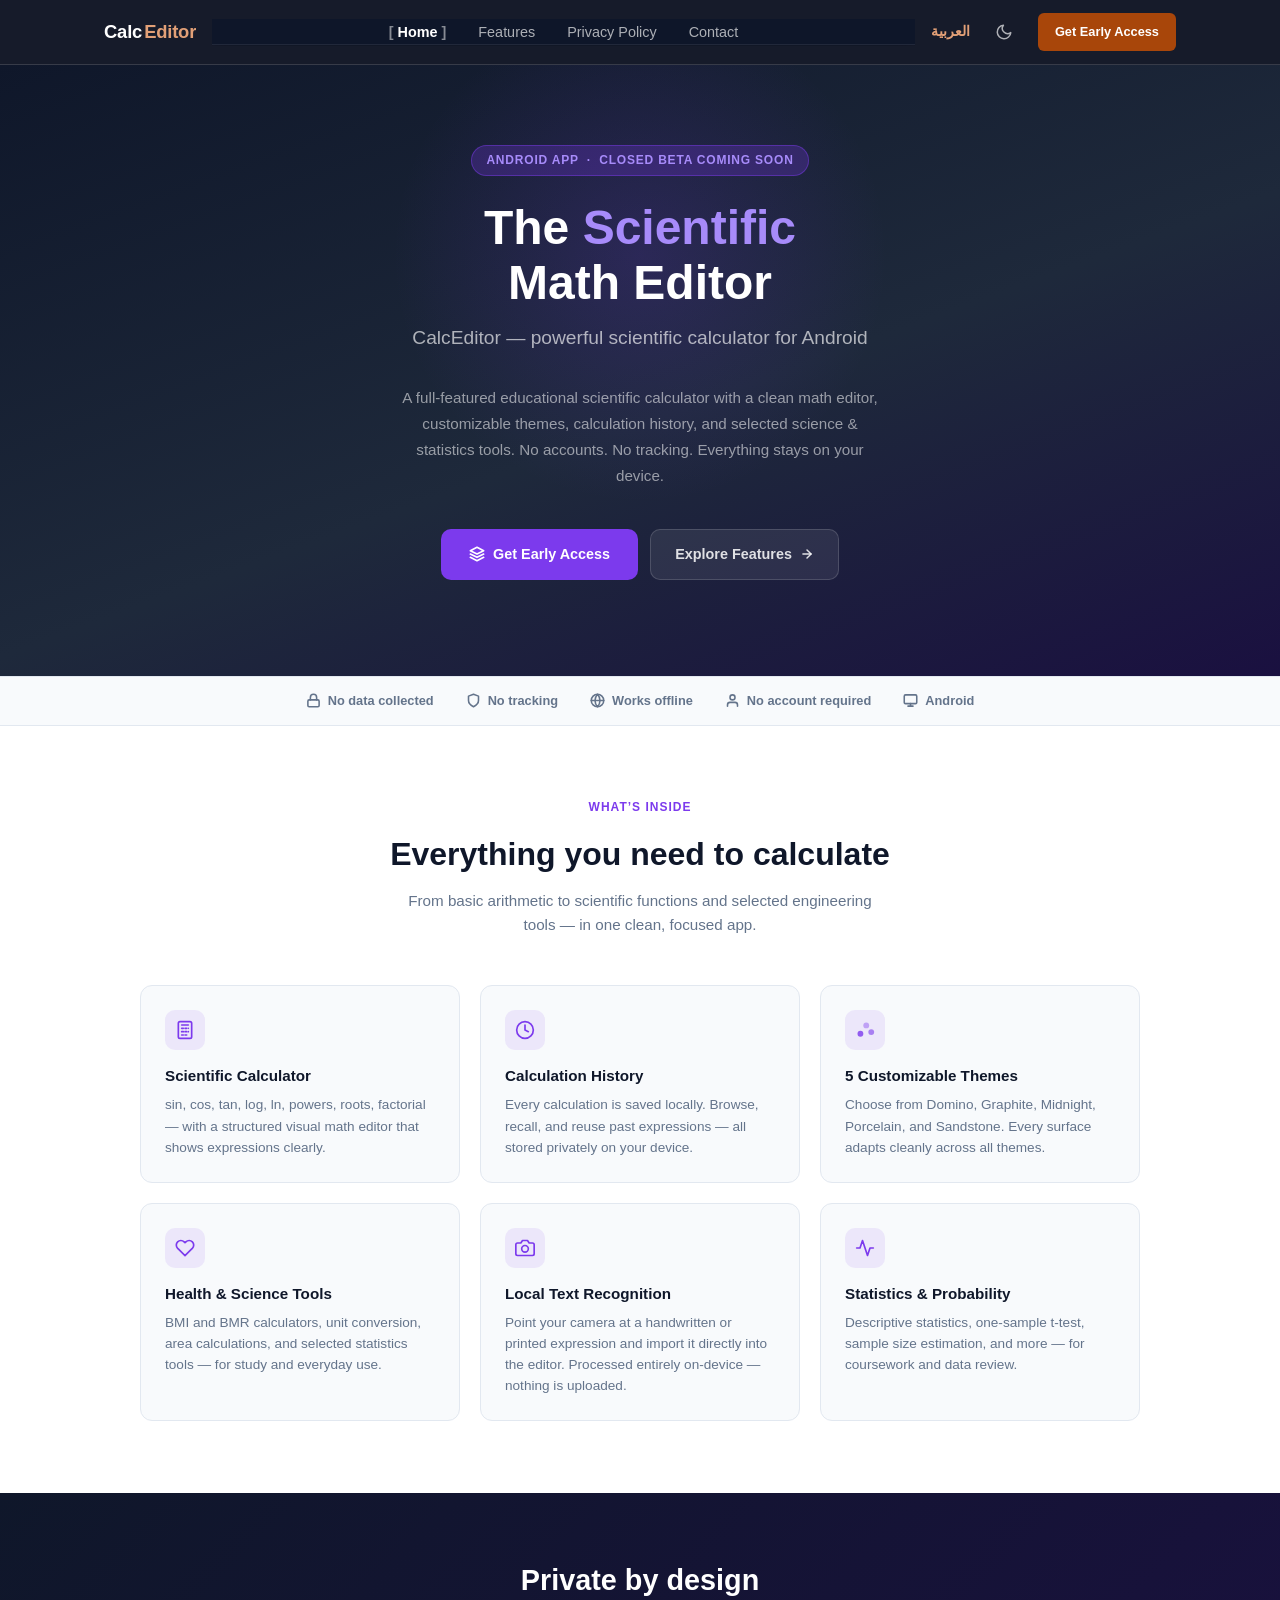
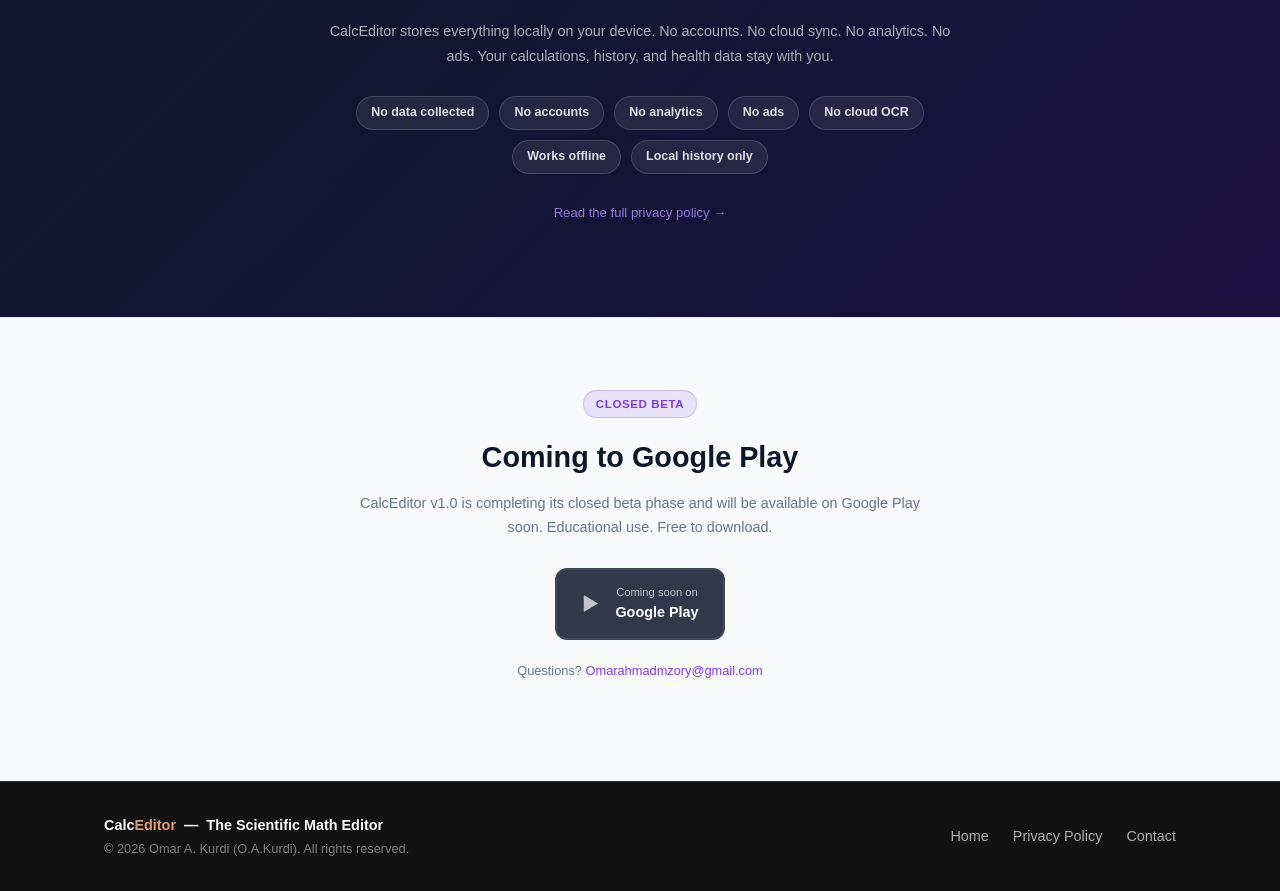
==== commit 750f5a22: "S004B - SITE_COLOR_SYSTEM_REVISION" ====
--- a/index.html
+++ b/index.html
@@ -6,13 +6,19 @@
   <title>CalcEditor — The Scientific Math Editor</title>
   <meta name="description" content="CalcEditor is an educational scientific calculator for Android. Local-only. No tracking. No accounts.">
   <meta name="robots" content="index, follow">
-  <script src="assets/site.js?v=1691b" charset="UTF-8"></script>
+  <script src="assets/site.js?v=s004" charset="UTF-8"></script>
   <link rel="stylesheet" href="assets/site.css?v=1691b">
+  <link rel="stylesheet" href="assets/css/site-design-system.css?v=s004">
+  <link rel="stylesheet" href="assets/css/site-shell.css?v=s004">
 </head>
 <body>
 
-<!-- Navigation -->
-<nav id="site-nav"></nav>
+<a href="#main-content" class="cx-skip-link">Skip to main content</a>
+
+<!-- Site shell: shared header/nav (rendered by assets/site.js) -->
+<header id="site-header"></header>
+
+<main id="main-content">
 
 <!-- ── Hero ───────────────────────────────────────────────── -->
 <section class="hero">
@@ -177,19 +183,10 @@
   </div>
 </section>
 
-<!-- ── Footer ─────────────────────────────────────────────── -->
-<footer>
-  <div class="footer-inner">
-    <div>
-      <div class="footer-brand">Calc<span>Editor</span> &nbsp;&mdash;&nbsp; The Scientific Math Editor</div>
-      <div class="footer-copy">&copy; 2026 Omar A. Kurdi (O.A.Kurdi). All rights reserved.</div>
-    </div>
-    <div class="footer-links">
-      <a href="privacy-policy/index.html">Privacy Policy</a>
-      <a href="mailto:Omarahmadmzory@gmail.com">Contact</a>
-    </div>
-  </div>
-</footer>
+</main>
+
+<!-- Site shell: shared footer (rendered by assets/site.js) -->
+<footer id="site-footer"></footer>
 
 <!-- ── Closed Beta Info CSS-based Modal ── -->
 <div id="beta-modal" class="modal">
--- a/assets/site.css
+++ b/assets/site.css
@@ -1,14 +1,14 @@
 *,*::before,*::after{box-sizing:border-box;margin:0;padding:0}
-:root{--navy:#0f172a;--navy2:#1e293b;--purple:#7c3aed;--purple-hover:#6d28d9;--purple-light:#a78bfa;--white:#fff;--bg:#fff;--gray-50:#f8fafc;--gray-100:#f1f5f9;--gray-200:#e2e8f0;--gray-500:#64748b;--gray-700:#334155;--gray-900:#0f172a;--text:#1e293b;--title:#0f172a;--h2:#1e293b;--h3:#334155;--meta:#64748b;--border:#e2e8f0;--table-border:#e2e8f0;--table-header-bg:#f1f5f9;--table-even-bg:#f8fafc;--summary-bg:#f0f7ff;--summary-border:#7c3aed;--site-link:#7c3aed;--radius:12px;--nav-action-width:156px}
+:root{--navy:#0f172a;--navy2:#1e293b;--purple:#7c3aed;--purple-hover:#6d28d9;--purple-light:#a78bfa;--white:#fff;--bg:#fff;--gray-50:#f8fafc;--gray-100:#f1f5f9;--gray-200:#e2e8f0;--gray-500:#64748b;--gray-700:#334155;--gray-900:#0f172a;--text:#1e293b;--title:#0f172a;--h2:#1e293b;--h3:#334155;--meta:#64748b;--border:#e2e8f0;--table-border:#e2e8f0;--table-header-bg:#f1f5f9;--table-even-bg:#f8fafc;--summary-bg:#f0f7ff;--summary-border:#7c3aed;--site-link:#7c3aed;--radius:12px;--nav-action-width:100px}
 @media (prefers-color-scheme:dark){:root:not(.light-theme){--bg:#13111c;--gray-50:#1b1828;--gray-100:#252036;--gray-200:#252036;--gray-500:#9994b0;--gray-700:#c5c2d6;--gray-900:#f3f0ff;--text:#e2e0eb;--title:#f3f0ff;--h2:#e2e0eb;--h3:#c5c2d6;--meta:#9994b0;--border:#252036;--table-border:#252036;--table-header-bg:#1b1828;--table-even-bg:#171422;--summary-bg:#211d33;--summary-border:#7c3aed;--site-link:#a78bfa}}
 :root.dark-theme{--bg:#13111c;--gray-50:#1b1828;--gray-100:#252036;--gray-200:#252036;--gray-500:#9994b0;--gray-700:#c5c2d6;--gray-900:#f3f0ff;--text:#e2e0eb;--title:#f3f0ff;--h2:#e2e0eb;--h3:#c5c2d6;--meta:#9994b0;--border:#252036;--table-border:#252036;--table-header-bg:#1b1828;--table-even-bg:#171422;--summary-bg:#211d33;--summary-border:#7c3aed;--site-link:#a78bfa}
 html{scroll-behavior:smooth;overflow-y:scroll}html,body{max-width:100%}body{font-family:-apple-system,BlinkMacSystemFont,"Segoe UI",Roboto,"Helvetica Neue",Arial,sans-serif;font-size:16px;line-height:1.6;color:var(--text);background:var(--bg)}html[lang=ar] body{font-family:system-ui,-apple-system,BlinkMacSystemFont,"Segoe UI",Roboto,"Helvetica Neue",Arial,sans-serif}a{color:var(--site-link);text-decoration:none}a:hover{text-decoration:underline}
-nav{position:sticky;top:0;z-index:100;background:rgba(15,23,42,.96);backdrop-filter:blur(8px);-webkit-backdrop-filter:blur(8px);border-bottom:1px solid rgba(255,255,255,.08);padding:0 24px}.nav-inner{max-width:1000px;margin:0 auto;display:flex;align-items:center;justify-content:space-between;min-height:56px;gap:16px}.nav-logo{flex:0 0 auto;font-size:1.1rem;font-weight:800;color:var(--white);letter-spacing:0;text-decoration:none}.nav-logo span{color:var(--purple-light)}.nav-links{display:flex;gap:24px;align-items:center;justify-content:flex-end;min-width:0}.nav-links a{color:rgba(255,255,255,.7);font-size:.875rem;font-weight:500;line-height:1.1;white-space:nowrap;transition:color .15s;text-decoration:none}.nav-links a:hover{color:var(--white);text-decoration:none}.nav-lang{color:var(--purple-light)!important;font-weight:600!important}.nav-action-slot{flex:0 0 var(--nav-action-width);width:var(--nav-action-width);display:flex}.nav-cta{display:inline-flex;align-items:center;justify-content:center;width:100%;min-height:33px;text-align:center;background:var(--purple);color:var(--white)!important;padding:7px 12px;border-radius:8px;font-weight:600!important;font-size:.8rem!important;letter-spacing:0}.nav-cta:hover{background:var(--purple-hover)!important}.theme-toggle-btn{width:34px;height:34px;flex:0 0 34px;background:none;border:0;color:rgba(255,255,255,.7);cursor:pointer;padding:6px;border-radius:6px;display:inline-flex;align-items:center;justify-content:center;transition:color .15s,background-color .15s}.theme-toggle-btn:hover{color:var(--white);background-color:rgba(255,255,255,.1)}.sun-icon{display:none}.moon-icon{display:block}:root.dark-theme .sun-icon{display:block}:root.dark-theme .moon-icon{display:none}@media (prefers-color-scheme:dark){:root:not(.light-theme) .sun-icon{display:block}:root:not(.light-theme) .moon-icon{display:none}}
+nav{position:sticky;top:0;z-index:100;background:rgba(15,23,42,.96);backdrop-filter:blur(8px);-webkit-backdrop-filter:blur(8px);border-bottom:1px solid rgba(255,255,255,.08);padding:0 24px}.nav-inner{max-width:1000px;margin:0 auto;display:flex;align-items:center;justify-content:space-between;min-height:56px;gap:16px}.nav-logo{flex:0 0 auto;font-size:1.1rem;font-weight:800;color:var(--white);letter-spacing:0;text-decoration:none}.nav-logo span{color:var(--purple-light)}.nav-links{display:flex;gap:24px;align-items:center;justify-content:flex-end;min-width:0}.nav-links a{color:rgba(255,255,255,.7);font-size:.875rem;font-weight:500;line-height:1.1;white-space:nowrap;transition:color .15s;text-decoration:none}.nav-links a:hover{color:var(--white);text-decoration:none}.nav-lang{color:var(--purple-light)!important;font-weight:600!important}.nav-action-slot{flex:0 0 var(--nav-action-width);width:var(--nav-action-width);display:flex}.nav-cta{display:inline-flex;align-items:center;justify-content:center;width:100%;min-height:33px;text-align:center;background:var(--purple);color:var(--white)!important;padding:7px 12px;border-radius:8px;font-weight:600!important;font-size:.8rem!important;letter-spacing:0}.nav-cta:hover{background:var(--purple-hover)!important}.theme-toggle-btn{width:34px;height:34px;flex:0 0 34px;background:none;border:0;color:rgba(255,255,255,.7);cursor:pointer;padding:6px;border-radius:6px;display:inline-flex;align-items:center;justify-content:center;transition:color .15s,background-color .15s}.theme-toggle-btn:hover{color:var(--white);background-color:rgba(255,255,255,.1)}.sun-icon{display:none}.moon-icon{display:block}:root.dark-theme .sun-icon{display:block}:root.dark-theme .moon-icon{display:none}@media (prefers-color-scheme:dark){:root:not(.light-theme) .sun-icon{display:block}:root:not(.light-theme) .moon-icon{display:none}}.hamburger-btn{display:none;width:34px;height:34px;flex:0 0 34px;background:none;border:0;color:rgba(255,255,255,.7);cursor:pointer;padding:6px;border-radius:6px;align-items:center;justify-content:center;transition:color .15s,background-color .15s}.hamburger-btn:hover{color:var(--white);background-color:rgba(255,255,255,.1)}.hamburger-icon line{transition:transform 0.25s ease,opacity 0.25s ease;transform-origin:12px 12px}.hamburger-btn.active .line-1{transform:translateY(6px) rotate(45deg)}.hamburger-btn.active .line-2{opacity:0}.hamburger-btn.active .line-3{transform:translateY(-6px) rotate(-45deg)}.mobile-dropdown{display:none;position:absolute;top:100%;left:0;right:0;background:rgba(15,23,42,0.98);backdrop-filter:blur(12px);-webkit-backdrop-filter:blur(12px);border-bottom:1px solid rgba(255,255,255,0.08);padding:16px 24px;flex-direction:column;gap:16px;opacity:0;transform:translateY(-10px);pointer-events:none;transition:opacity 0.25s ease,transform 0.25s ease;z-index:99}.mobile-dropdown.open{opacity:1;transform:translateY(0);pointer-events:auto}.mobile-theme-row{display:flex;align-items:center;justify-content:space-between;color:rgba(255,255,255,0.7);font-size:0.9rem;font-weight:500}.mobile-theme-row span{color:rgba(255,255,255,0.85)}.mobile-contact-link{display:block;color:rgba(255,255,255,0.85);font-size:0.9rem;font-weight:500;padding:12px 0 0;border-top:1px solid rgba(255,255,255,0.08);text-decoration:none}.mobile-contact-link:hover{color:var(--white);text-decoration:none}
 .hero{background:linear-gradient(160deg,var(--navy) 0%,var(--navy2) 55%,#1a1040 100%);color:var(--white);padding:80px 24px 96px;text-align:center;position:relative;overflow:hidden}.hero::before{content:"";position:absolute;top:-60px;left:50%;transform:translateX(-50%);width:500px;height:500px;background:radial-gradient(circle,rgba(124,58,237,.18) 0%,transparent 70%);pointer-events:none}.hero-inner{max-width:680px;margin:0 auto;position:relative}.hero-badge{display:inline-block;background:rgba(124,58,237,.25);border:1px solid rgba(124,58,237,.45);color:var(--purple-light);font-size:.75rem;font-weight:700;letter-spacing:.8px;text-transform:uppercase;padding:5px 14px;border-radius:999px;margin-bottom:24px}.hero h1{font-size:clamp(2rem,5vw,3rem);font-weight:800;line-height:1.15;letter-spacing:0;margin-bottom:12px}html[lang=ar] .hero h1{line-height:1.25}.hero h1 em{font-style:normal;color:var(--purple-light)}.hero-tagline{font-size:clamp(1rem,2.5vw,1.2rem);color:rgba(255,255,255,.65);font-weight:400;margin-bottom:32px;letter-spacing:0}.hero-desc{font-size:.95rem;color:rgba(255,255,255,.55);max-width:480px;margin:0 auto 40px;line-height:1.7}.hero-actions{display:flex;gap:12px;justify-content:center;flex-wrap:wrap}.btn-primary,.btn-secondary{display:inline-flex;align-items:center;justify-content:center;gap:8px;font-weight:700;font-size:.9rem;padding:13px 28px;border-radius:10px;letter-spacing:0;transition:background .15s,transform .1s}.btn-primary{background:var(--purple);color:var(--white)}.btn-primary:hover{background:var(--purple-hover);text-decoration:none;transform:translateY(-1px)}.btn-secondary{background:rgba(255,255,255,.08);color:rgba(255,255,255,.85);font-weight:600;padding:13px 24px;border:1px solid rgba(255,255,255,.15)}.btn-secondary:hover{background:rgba(255,255,255,.14);text-decoration:none}
 .trust-strip{background:var(--gray-50);border-top:1px solid var(--gray-200);border-bottom:1px solid var(--gray-200);padding:14px 24px}.trust-inner{max-width:1000px;margin:0 auto;display:flex;align-items:center;justify-content:center;gap:32px;flex-wrap:wrap}.trust-item{display:flex;align-items:center;gap:7px;font-size:.8rem;font-weight:600;color:var(--gray-500)}.trust-item svg{flex-shrink:0}.features{padding:72px 24px;background:var(--bg)}.section-inner{max-width:1000px;margin:0 auto}.section-label{text-align:center;font-size:.75rem;font-weight:700;letter-spacing:1px;text-transform:uppercase;color:var(--purple);margin-bottom:12px}.section-title{text-align:center;font-size:clamp(1.5rem,3.5vw,2rem);font-weight:800;color:var(--gray-900);margin-bottom:8px;letter-spacing:0}.section-sub{text-align:center;color:var(--gray-500);font-size:.95rem;max-width:480px;margin:0 auto 48px}.features-grid{display:grid;grid-template-columns:repeat(auto-fit,minmax(260px,1fr));gap:20px}.feature-card{background:var(--gray-50);border:1px solid var(--gray-200);border-radius:var(--radius);padding:24px;transition:border-color .15s,box-shadow .15s}.feature-card:hover{border-color:rgba(124,58,237,.35);box-shadow:0 4px 20px rgba(124,58,237,.08)}.feature-icon{width:40px;height:40px;background:rgba(124,58,237,.1);border-radius:10px;display:flex;align-items:center;justify-content:center;margin-bottom:14px}.feature-icon svg{color:var(--purple)}.feature-title{font-size:.95rem;font-weight:700;color:var(--gray-900);margin-bottom:6px}.feature-desc{font-size:.85rem;color:var(--gray-500);line-height:1.55}
 .privacy-section{background:linear-gradient(135deg,var(--navy) 0%,#1a1040 100%);color:var(--white);padding:64px 24px}.privacy-inner{max-width:640px;margin:0 auto;text-align:center}.privacy-inner h2{font-size:clamp(1.4rem,3vw,1.8rem);font-weight:800;margin-bottom:16px;letter-spacing:0}.privacy-inner p{color:rgba(255,255,255,.65);font-size:.9rem;line-height:1.7;margin-bottom:28px}.privacy-chips{display:flex;flex-wrap:wrap;gap:10px;justify-content:center}.chip{background:rgba(255,255,255,.08);border:1px solid rgba(255,255,255,.15);color:rgba(255,255,255,.85);font-size:.78rem;font-weight:600;padding:6px 14px;border-radius:999px}.beta-section{padding:72px 24px;background:var(--gray-50);border-top:1px solid var(--gray-200)}.beta-inner{max-width:560px;margin:0 auto;text-align:center}.beta-inner h2{font-size:clamp(1.4rem,3vw,1.8rem);font-weight:800;color:var(--gray-900);margin-bottom:12px;letter-spacing:0}.beta-inner p{color:var(--gray-500);font-size:.9rem;margin-bottom:28px;line-height:1.65}.play-badge{display:inline-flex;align-items:center;gap:12px;background:var(--navy);color:var(--white);padding:13px 24px;border-radius:12px;font-weight:700;font-size:.9rem;border:2px solid var(--navy2);cursor:default;opacity:.85}.play-badge-sub{font-size:.7rem;font-weight:400;opacity:.7;display:block;margin-top:1px}.soon-tag{display:inline-block;background:rgba(124,58,237,.12);color:var(--purple);font-size:.72rem;font-weight:700;letter-spacing:.6px;text-transform:uppercase;padding:4px 12px;border-radius:999px;margin-bottom:16px;border:1px solid rgba(124,58,237,.25)}
 body>footer{background:var(--navy);color:rgba(255,255,255,.6);padding:32px 24px}.footer-inner{max-width:1000px;margin:0 auto;display:flex;align-items:center;justify-content:space-between;flex-wrap:wrap;gap:16px}.footer-brand{font-size:.875rem;font-weight:700;color:rgba(255,255,255,.85)}.footer-brand span{color:var(--purple-light)}.footer-copy{font-size:.78rem;color:rgba(255,255,255,.4);margin-top:2px}.footer-links{display:flex;gap:20px;align-items:center;flex-wrap:wrap}.footer-links a{color:rgba(255,255,255,.55);font-size:.8rem;font-weight:500}.footer-links a:hover{color:var(--white);text-decoration:none}.play-badge-link{text-decoration:none;display:inline-block;transition:transform .2s ease}.play-badge-link:hover{transform:scale(1.02) translateY(-2px)}.play-badge-link:hover .play-badge{border-color:var(--purple-light);background:var(--navy2)}
 .modal{position:fixed;inset:0;background:rgba(15,23,42,.85);backdrop-filter:blur(12px);display:flex;align-items:center;justify-content:center;z-index:1000;opacity:0;pointer-events:none;transition:opacity .25s ease}.modal:target{opacity:1;pointer-events:auto}.modal-content{background:var(--navy2);border:1px solid rgba(255,255,255,.1);padding:32px;border-radius:var(--radius);max-width:480px;width:90%;text-align:center;color:var(--white);box-shadow:0 20px 40px rgba(0,0,0,.4);position:relative}.modal-content h3{font-size:1.25rem;font-weight:800;margin-bottom:12px;color:var(--white)}.modal-content p{font-size:.9rem;color:rgba(255,255,255,.7);line-height:1.6;margin-bottom:20px}.modal-close{display:inline-block;background:var(--purple);color:var(--white)!important;padding:10px 24px;border-radius:8px;font-weight:700;font-size:.85rem;transition:background .15s;text-decoration:none}.modal-close:hover{background:var(--purple-hover);text-decoration:none}
 .page{max-width:720px;margin:0 auto;padding:40px 16px 80px}.page header{border-bottom:2px solid var(--border);padding-bottom:24px;margin-bottom:32px}.page header h1{font-size:1.75rem;font-weight:700;color:var(--title);margin-bottom:8px}.page header .meta{font-size:.875rem;color:var(--meta)}.page header .meta span{display:block}.page h2{font-size:1.2rem;font-weight:700;color:var(--h2);margin:36px 0 12px;padding-bottom:4px;border-bottom:1px solid var(--border)}.page h3{font-size:1rem;font-weight:600;color:var(--h3);margin:20px 0 8px}.page p{margin-bottom:12px}.page ul,.page ol{padding-inline-start:24px;margin-bottom:12px}.page li{margin-bottom:6px}.page strong{font-weight:600}.page table{width:100%;border-collapse:collapse;margin:16px 0;font-size:.9rem}.page th,.page td{text-align:start;padding:10px 12px;border:1px solid var(--table-border);vertical-align:top}.page th{background:var(--table-header-bg);font-weight:600}.page tr:nth-child(even) td{background:var(--table-even-bg)}.summary-box{background:var(--summary-bg);border-inline-start:4px solid var(--summary-border);padding:14px 18px;border-radius:0 6px 6px 0;margin:16px 0 20px;font-size:.95rem}html[dir=rtl] .summary-box{border-radius:6px 0 0 6px}.page footer{margin-top:60px;padding-top:20px;border-top:1px solid var(--border);font-size:.8rem;color:var(--meta)}
-@media (max-width:640px){html,body{overflow-x:hidden}nav{padding:0 14px}.nav-inner{min-height:56px;padding:10px 0;flex-wrap:wrap;gap:8px 12px}.nav-logo{font-size:1rem}.nav-links{flex:1 1 100%;justify-content:center;flex-wrap:wrap;gap:8px 10px}.nav-links a{font-size:.78rem}.nav-action-slot{flex-basis:var(--nav-action-width);width:var(--nav-action-width)}.nav-cta{font-size:.76rem!important;padding:7px 10px}.hero{padding:56px 16px 64px}.hero::before{width:min(360px,120vw);height:min(360px,120vw)}.hero-badge{max-width:100%;white-space:normal;line-height:1.35}.hero h1{font-size:clamp(1.9rem,10vw,2.4rem);line-height:1.18;letter-spacing:0}html[lang=ar] .hero h1{line-height:1.22}.hero-desc{max-width:100%;margin-bottom:32px}.hero-actions{max-width:320px;margin:0 auto;flex-direction:column;align-items:stretch}.btn-primary,.btn-secondary{width:100%;min-height:48px;text-align:center;padding:12px 16px}.trust-strip,.features,.privacy-section,.beta-section,body>footer{padding-left:16px;padding-right:16px}.trust-inner{gap:12px 18px}.trust-item{font-size:.76rem}.section-inner,.privacy-inner,.beta-inner,.footer-inner{min-width:0}.features-grid{grid-template-columns:minmax(0,1fr)}.feature-card{min-width:0;padding:22px}.privacy-chips{gap:8px}.chip{max-width:100%}.play-badge{max-width:100%;justify-content:center}.footer-inner{justify-content:center;text-align:center}.footer-links{justify-content:center}.modal-content{width:calc(100% - 32px);padding:24px 18px}.page{max-width:100%;padding:28px 16px 64px}.page header h1{font-size:clamp(1.35rem,7vw,1.65rem);line-height:1.25;overflow-wrap:anywhere}.page .meta,.page p,.page li,.page td,.page th,.page a,.page code{overflow-wrap:anywhere;word-break:normal}.page ul,.page ol{padding-inline-start:20px}.page h2{font-size:1.08rem;line-height:1.35}.page table{display:block;width:100%;border:0;font-size:.84rem}.page thead{display:none}.page tbody,.page tr,.page th,.page td{display:block;width:100%}.page tr{border:1px solid var(--table-border);border-radius:8px;overflow:hidden;margin:0 0 12px;background:var(--bg)}.page th,.page td{border:0;border-bottom:1px solid var(--table-border);padding:9px 10px}.page th:last-child,.page td:last-child{border-bottom:0}.summary-box{padding:14px}}
-@media (max-width:360px){nav{padding:0 10px}.nav-links{gap:7px 8px}.nav-links a{font-size:.74rem}.hero{padding-top:48px}.hero-badge{font-size:.68rem}.feature-card{padding:18px}.page{padding-left:14px;padding-right:14px}}+@media (max-width:640px){html,body{overflow-x:hidden}nav{padding:0 14px}.nav-inner{min-height:56px;padding:0;flex-wrap:nowrap;gap:8px}.nav-logo{font-size:1rem;flex:0 1 auto;min-width:0;overflow:hidden;text-overflow:ellipsis;white-space:nowrap}.nav-links{flex:0 0 auto;width:auto;justify-content:flex-end;flex-wrap:nowrap;gap:8px}.nav-links a{font-size:.78rem}.nav-link-features,.nav-link-privacy,.nav-link-contact,#theme-toggle{display:none!important}.hamburger-btn{display:inline-flex!important}.mobile-dropdown{display:flex!important}.nav-action-slot{flex-basis:var(--nav-action-width);width:var(--nav-action-width)}.nav-cta{font-size:.76rem!important;padding:7px 10px}.hero{padding:56px 16px 64px}.hero::before{width:min(360px,120vw);height:min(360px,120vw)}.hero-badge{max-width:100%;white-space:normal;line-height:1.35}.hero h1{font-size:clamp(1.9rem,10vw,2.4rem);line-height:1.18;letter-spacing:0}html[lang=ar] .hero h1{line-height:1.22}.hero-desc{max-width:100%;margin-bottom:32px}.hero-actions{max-width:320px;margin:0 auto;flex-direction:column;align-items:stretch}.btn-primary,.btn-secondary{width:100%;min-height:48px;text-align:center;padding:12px 16px}.trust-strip,.features,.privacy-section,.beta-section,body>footer{padding-left:16px;padding-right:16px}.trust-inner{gap:12px 18px}.trust-item{font-size:.76rem}.section-inner,.privacy-inner,.beta-inner,.footer-inner{min-width:0}.features-grid{grid-template-columns:minmax(0,1fr)}.feature-card{min-width:0;padding:22px}.privacy-chips{gap:8px}.chip{max-width:100%}.play-badge{max-width:100%;justify-content:center}.footer-inner{justify-content:center;text-align:center}.footer-links{justify-content:center}.modal-content{width:calc(100% - 32px);padding:24px 18px}.page{max-width:100%;padding:28px 16px 64px}.page header h1{font-size:clamp(1.35rem,7vw,1.65rem);line-height:1.25;overflow-wrap:anywhere}.page .meta,.page p,.page li,.page td,.page th,.page a,.page code{overflow-wrap:anywhere;word-break:normal}.page ul,.page ol{padding-inline-start:20px}.page h2{font-size:1.08rem;line-height:1.35}.page table{display:block;width:100%;border:0;font-size:.84rem}.page thead{display:none}.page tbody,.page tr,.page th,.page td{display:block;width:100%}.page tr{border:1px solid var(--table-border);border-radius:8px;overflow:hidden;margin:0 0 12px;background:var(--bg)}.page th,.page td{border:0;border-bottom:1px solid var(--table-border);padding:9px 10px}.page th:last-child,.page td:last-child{border-bottom:0}.summary-box{padding:14px}}
+@media (max-width:360px){nav{padding:0 8px}.nav-inner{gap:4px!important}.nav-links{gap:4px!important}.nav-links a{font-size:.72rem}.nav-logo{font-size:0.85rem!important;white-space:nowrap;letter-spacing:-0.2px}.hero{padding-top:48px}.hero-badge{font-size:.68rem}.feature-card{padding:18px}.page{padding-left:14px;padding-right:14px}}
--- a/assets/css/site-design-system.css
+++ b/assets/css/site-design-system.css
@@ -0,0 +1,555 @@
+/*
+  CalcEditor Site Design System — Foundation (S003)
+  ---------------------------------------------------
+  Standalone token + component-primitive layer. Not yet wired into
+  production pages (index.html / index_ar.html / privacy-policy/*).
+  Namespaced with a `cx-` prefix (custom properties: --cx-*, classes: .cx-*)
+  so it can be adopted incrementally in S004/S005 without colliding with
+  the existing assets/site.css class names.
+
+  Design direction: a "precision instrument" reading of CalcEditor's
+  identity — hairline borders over soft shadows, tabular/monospace
+  numerals for anything numeric, a bracket-frame signature motif
+  (mathematical grouping), a sharper/smaller radius scale used
+  deliberately rather than uniformly. No external fonts, no build
+  step — system font stacks only.
+
+  S004B (color revision): the original navy/violet palette read as
+  "too blue everywhere" per Owner feedback. Base neutrals are now
+  genuine grays (no blue cast); the single accent is a copper/burnt-
+  orange, used only for primary buttons, links, the active-nav/bracket
+  indicator, and the focus ring — never as a background. See the
+  Color Tokens section below for full before/after values, and
+  docs/audits/SITE_COLOR_SYSTEM_REVISION_S004B_2026-07-29.md for the
+  contrast re-verification.
+*/
+
+/* =========================================================
+   1. TYPOGRAPHY TOKENS
+   ========================================================= */
+:root{
+  /* Font stacks */
+  --cx-font-en:-apple-system,BlinkMacSystemFont,"Segoe UI",Roboto,"Helvetica Neue",Arial,sans-serif;
+  --cx-font-ar:"Segoe UI",-apple-system,BlinkMacSystemFont,Tahoma,Roboto,"Helvetica Neue",Arial,sans-serif;
+  --cx-font-fallback:system-ui,sans-serif;
+  --cx-font-data:ui-monospace,"SF Mono","Cascadia Code","Consolas","Roboto Mono",monospace;
+
+  /* Type scale (fluid, clamp-based — stable across breakpoints without
+     hard-coding device widths) */
+  --cx-text-xs:clamp(0.75rem,0.72rem + 0.1vw,0.8rem);      /* small/meta */
+  --cx-text-sm:clamp(0.85rem,0.82rem + 0.12vw,0.9rem);     /* labels, nav */
+  --cx-text-base:clamp(0.95rem,0.92rem + 0.15vw,1rem);     /* body */
+  --cx-text-lg:clamp(1.05rem,1rem + 0.2vw,1.15rem);        /* lead paragraph */
+  --cx-text-xl:clamp(1.25rem,1.15rem + 0.4vw,1.5rem);      /* h3 */
+  --cx-text-2xl:clamp(1.5rem,1.3rem + 0.8vw,2rem);         /* h2 */
+  --cx-text-3xl:clamp(1.9rem,1.5rem + 1.6vw,2.75rem);      /* h1 */
+  --cx-text-display:clamp(2.25rem,1.7rem + 2.4vw,3.5rem);  /* hero/display */
+
+  /* Line height */
+  --cx-leading-tight:1.15;
+  --cx-leading-heading:1.25;
+  --cx-leading-body:1.65;
+  --cx-leading-body-ar:1.85; /* Arabic script benefits from extra leading */
+
+  /* Weight */
+  --cx-weight-regular:400;
+  --cx-weight-medium:500;
+  --cx-weight-semibold:600;
+  --cx-weight-bold:700;
+  --cx-weight-black:800;
+
+  /* Letter spacing — LTR/English only; never applied to Arabic (see §6) */
+  --cx-tracking-tight:-0.01em;
+  --cx-tracking-normal:0;
+  --cx-tracking-wide:0.04em;
+  --cx-tracking-eyebrow:0.08em;
+
+  /* Reading widths */
+  --cx-measure-reading:65ch;
+  --cx-measure-narrow:52ch;
+}
+
+/* =========================================================
+   2. COLOR TOKENS  (revised S004B — neutral-first, single accent)
+   ---------------------------------------------------------
+   S004B replaced the previous navy/violet-tinted palette after Owner
+   feedback that it read as "too blue everywhere" in both themes. Base
+   neutrals below are genuine grays (R≈G≈B, no blue cast) rather than a
+   navy/graphite tint. Exactly one accent hue remains — a copper/burnt-
+   orange grounded in scientific-instrument materials (oxidized copper
+   trace/calibration-mark tones), deliberately not blue, not violet, and
+   not the generic near-black+acid-accent AI-design default: it sits in a
+   warmer, more muted register than that cliché and is used only for
+   primary buttons, links, the active-nav/bracket indicator, and the
+   focus ring — never as a background or gradient. Previous values are
+   recorded per-token below for the S004B before/after report.
+   ========================================================= */
+:root{
+  /* Named palette (the "signature" families) */
+  --cx-ink-950:#0a0a0a;   /* was #0b0f1d (navy-black) */
+  --cx-ink-900:#121212;   /* was #0f1424 (navy-black) */
+  --cx-ink-800:#1e1e1e;   /* was #171d33 (navy-black) */
+  --cx-accent-300:#e2a077; /* was --cx-violet-300 #c4b5fd — light accent tint for dark-mode text */
+  --cx-violet-300:var(--cx-accent-300); /* compatibility alias: assets/css/site-shell.css (S004, out of S004B's file scope) references --cx-violet-300 directly for the logo/lang-switch/footer accent — kept resolving to the new copper tone rather than left undefined */
+  --cx-accent-500:#c2540e; /* was --cx-violet-500 #8b5cf6 */
+  --cx-accent-600:#a8460a; /* was --cx-violet-600 #7c3aed — primary accent */
+  --cx-accent-700:#8a3908; /* was --cx-violet-700 #6d28d9 — accent hover */
+  --cx-paper-50:#fafafa;   /* was #fafafc (slightly blue-tinted) */
+  --cx-paper-100:#f1f1f1;  /* was #f3f4f8 (slightly blue-tinted) */
+  --cx-graphite-200:#e1e1e1; /* was #e4e6ed (blue-tinted) */
+  --cx-graphite-400:#6d6d6d; /* was #666c80 (blue-tinted); #757575 initially tried here measured 4.41:1 (failed AA), this value verifies at 4.96:1 on --cx-paper-50 */
+  --cx-graphite-600:#494949; /* was #4b5163 (blue-tinted) */
+  --cx-graphite-900:#171717; /* was #1b2030 (blue-tinted) */
+
+  /* Semantic state colors — success/error kept; warning shifted more
+     gold/olive and info desaturated so neither reads as "the accent"
+     nor keeps contributing to an overall blue impression */
+  --cx-result-600:#15803d; /* was #16a34a */
+  --cx-result-100:#dcfce7;
+  --cx-amber-600:#a16207;  /* was #d97706 — shifted toward gold, away from the new copper accent */
+  --cx-amber-100:#fef3c7;
+  --cx-red-600:#dc2626;
+  --cx-red-100:#fee2e2;
+  --cx-blue-600:#3b5ba6;  /* was #2563eb — desaturated/muted so "info" no longer reads as vivid blue */
+  --cx-blue-100:#dbeafe;
+
+  /* Role tokens — light mode (default) */
+  --cx-color-brand:var(--cx-accent-600);        /* was var(--cx-violet-600) */
+  --cx-color-brand-hover:var(--cx-accent-700);  /* was var(--cx-violet-700) */
+  --cx-color-accent:var(--cx-accent-600);       /* was var(--cx-violet-500) — now identical to brand: exactly ONE accent, not two hues */
+  --cx-color-text:var(--cx-graphite-900);
+  --cx-color-text-secondary:var(--cx-graphite-600);
+  --cx-color-text-muted:var(--cx-graphite-400);
+  --cx-color-bg:var(--cx-paper-50);
+  --cx-color-surface:#ffffff;
+  --cx-color-surface-subtle:var(--cx-paper-100);
+  --cx-color-border:var(--cx-graphite-200);
+  --cx-color-border-strong:var(--cx-graphite-400);
+  --cx-color-focus-ring:var(--cx-accent-600);   /* was var(--cx-violet-600) */
+  --cx-color-success:var(--cx-result-600);
+  --cx-color-success-bg:var(--cx-result-100);
+  --cx-color-warning:var(--cx-amber-600);
+  --cx-color-warning-bg:var(--cx-amber-100);
+  --cx-color-error:var(--cx-red-600);
+  --cx-color-error-bg:var(--cx-red-100);
+  --cx-color-info:var(--cx-blue-600);
+  --cx-color-info-bg:var(--cx-blue-100);
+  --cx-color-disabled-bg:var(--cx-graphite-200);
+  --cx-color-disabled-text:var(--cx-graphite-400);
+
+  /* On-dark-surface text (hero, dark cards) — already neutral
+     (white + alpha), unchanged by this revision */
+  --cx-color-on-dark:#ffffff;
+  --cx-color-on-dark-secondary:rgba(255,255,255,.66);
+  --cx-color-on-dark-muted:rgba(255,255,255,.45);
+  --cx-color-on-dark-border:rgba(255,255,255,.14);
+}
+
+/* Dark theme — carried forward from the existing production system
+   (assets/site.css already implements manual + prefers-color-scheme
+   dark mode; docs/SITE_ROADMAP.md §21 explicitly keeps both for Phase 1) */
+@media (prefers-color-scheme:dark){
+  :root:not(.cx-light){
+    --cx-color-text:#f2f2f2;          /* was #eef0fb (blue-tinted) */
+    --cx-color-text-secondary:#c7c7c7; /* was #c7cadb (blue-tinted) */
+    --cx-color-text-muted:#9a9a9a;     /* was #8d92a8 (blue-tinted) */
+    --cx-color-bg:var(--cx-ink-900);
+    --cx-color-surface:var(--cx-ink-800);
+    --cx-color-surface-subtle:#171717; /* was #141a2c (navy-tinted) */
+    --cx-color-border:#2a2a2a;         /* was #252c44 (navy-tinted) */
+    --cx-color-border-strong:#3d3d3d;  /* was #3a4260 (navy-tinted) */
+    --cx-color-accent:var(--cx-accent-300); /* was var(--cx-violet-300) */
+  }
+}
+:root.cx-dark{
+  --cx-color-text:#f2f2f2;
+  --cx-color-text-secondary:#c7c7c7;
+  --cx-color-text-muted:#9a9a9a;
+  --cx-color-bg:var(--cx-ink-900);
+  --cx-color-surface:var(--cx-ink-800);
+  --cx-color-surface-subtle:#171717;
+  --cx-color-border:#2a2a2a;
+  --cx-color-border-strong:#3d3d3d;
+  --cx-color-accent:var(--cx-accent-300);
+}
+
+/* =========================================================
+   3. SPACING TOKENS
+   ========================================================= */
+:root{
+  --cx-space-1:0.25rem;   /* 4px  */
+  --cx-space-2:0.5rem;    /* 8px  */
+  --cx-space-3:0.75rem;   /* 12px */
+  --cx-space-4:1rem;      /* 16px */
+  --cx-space-5:1.5rem;    /* 24px */
+  --cx-space-6:2rem;      /* 32px */
+  --cx-space-7:3rem;      /* 48px */
+  --cx-space-8:4rem;      /* 64px */
+  --cx-space-9:6rem;      /* 96px */
+
+  --cx-space-inline:var(--cx-space-3);   /* default gap between inline items */
+  --cx-space-stack:var(--cx-space-4);    /* default gap between stacked blocks */
+  --cx-space-section:clamp(3rem,2.2rem + 3vw,6rem); /* vertical section rhythm */
+  --cx-container-padding:clamp(1rem,0.7rem + 1.2vw,1.5rem);
+  --cx-space-mobile-safe:1rem; /* minimum edge padding, never go below this */
+}
+
+/* =========================================================
+   4. GEOMETRY TOKENS
+   ========================================================= */
+:root{
+  --cx-content-max:1120px;
+  --cx-reading-max:var(--cx-measure-reading);
+
+  --cx-radius-none:0;
+  --cx-radius-xs:4px;
+  --cx-radius-sm:6px;
+  --cx-radius-md:10px;
+  --cx-radius-lg:16px;
+  --cx-radius-pill:999px;
+
+  --cx-border-width:1px;
+  --cx-border-width-strong:2px;
+
+  --cx-shadow-none:none;
+  --cx-shadow-resting:0 1px 2px rgba(15,20,36,.04);
+  --cx-shadow-elevated:0 8px 24px rgba(15,20,36,.10);
+  --cx-shadow-focus:0 0 0 3px rgba(168,70,10,.35); /* S004B: was rgba(124,58,237,.35) violet — now matches the new copper accent */
+
+  --cx-control-height-sm:32px;
+  --cx-control-height-md:40px;
+  --cx-control-height-lg:48px;
+  --cx-target-min:44px; /* minimum interactive target, WCAG 2.5.5-informed */
+}
+
+/* =========================================================
+   5. MOTION TOKENS
+   ========================================================= */
+:root{
+  --cx-duration-fast:120ms;
+  --cx-duration-base:180ms;
+  --cx-duration-slow:280ms;
+  --cx-ease-standard:cubic-bezier(.4,0,.2,1);
+  --cx-ease-out:cubic-bezier(0,0,.2,1);
+}
+.cx-shell{scroll-behavior:smooth}
+@media (prefers-reduced-motion:reduce){
+  .cx-shell{scroll-behavior:auto}
+  *,*::before,*::after{
+    animation-duration:0.001ms!important;
+    animation-iteration-count:1!important;
+    transition-duration:0.001ms!important;
+    scroll-behavior:auto!important;
+  }
+}
+
+/* =========================================================
+   6. BASE / DIRECTIONALITY
+   ========================================================= */
+*,*::before,*::after{box-sizing:border-box}
+.cx-shell{
+  margin:0;
+  font-family:var(--cx-font-en),var(--cx-font-fallback);
+  font-size:16px;
+  line-height:var(--cx-leading-body);
+  color:var(--cx-color-text);
+  background:var(--cx-color-bg);
+  -webkit-text-size-adjust:100%;
+}
+/* Matches a [dir="rtl"] element directly (not only as an ancestor of
+   .cx-shell) so a nested RTL region works correctly even when the
+   .cx-shell root itself stays LTR — e.g. a mixed-language preview page,
+   as opposed to a whole-file-Arabic production page where <html> itself
+   carries dir="rtl". font-family/line-height inherit to all descendants. */
+[dir="rtl"] .cx-shell,.cx-shell[dir="rtl"],[dir="rtl"]{
+  font-family:var(--cx-font-ar),var(--cx-font-fallback);
+  line-height:var(--cx-leading-body-ar);
+}
+/* Letter-spacing utilities are LTR-only by construction: they are never
+   applied to an element carrying [dir="rtl"] or :lang(ar) content. */
+:lang(ar){letter-spacing:0!important}
+
+.cx-visually-hidden{
+  position:absolute!important;
+  width:1px;height:1px;
+  padding:0;margin:-1px;
+  overflow:hidden;
+  clip:rect(0,0,0,0);
+  white-space:nowrap;
+  border:0;
+}
+
+.cx-skip-link{
+  position:absolute;
+  inset-inline-start:var(--cx-space-3);
+  top:-48px;
+  background:var(--cx-color-brand);
+  color:#fff;
+  padding:var(--cx-space-2) var(--cx-space-4);
+  border-radius:var(--cx-radius-sm);
+  font-size:var(--cx-text-sm);
+  font-weight:var(--cx-weight-semibold);
+  z-index:1000;
+  transition:top var(--cx-duration-base) var(--cx-ease-out);
+}
+.cx-skip-link:focus{top:var(--cx-space-3)}
+
+/* Directional mirroring — applied ONLY to elements whose meaning is
+   directional (arrows, "next/back" chevrons). Never applied blanket. */
+[dir="rtl"] .cx-mirror-rtl{transform:scaleX(-1)}
+
+/* Focus-visible — one consistent ring, meets the roadmap's accessibility
+   requirement for a visible keyboard focus indicator (S002 §23) */
+.cx-shell :focus-visible{
+  outline:var(--cx-border-width-strong) solid var(--cx-color-focus-ring);
+  outline-offset:2px;
+  border-radius:var(--cx-radius-xs);
+}
+
+/* =========================================================
+   7. LAYOUT PRIMITIVES
+   ========================================================= */
+.cx-container{
+  max-width:var(--cx-content-max);
+  margin-inline:auto;
+  padding-inline:var(--cx-container-padding);
+}
+.cx-container-narrow{
+  max-width:var(--cx-reading-max);
+  margin-inline:auto;
+  padding-inline:var(--cx-container-padding);
+}
+.cx-section{padding-block:var(--cx-space-section)}
+.cx-stack{display:flex;flex-direction:column;gap:var(--cx-space-stack)}
+.cx-stack-sm{display:flex;flex-direction:column;gap:var(--cx-space-2)}
+.cx-stack-lg{display:flex;flex-direction:column;gap:var(--cx-space-6)}
+.cx-inline{display:flex;flex-wrap:wrap;align-items:center;gap:var(--cx-space-inline)}
+.cx-grid{
+  display:grid;
+  grid-template-columns:repeat(auto-fit,minmax(min(260px,100%),1fr));
+  gap:var(--cx-space-5);
+}
+@media (max-width:640px){
+  .cx-grid{grid-template-columns:minmax(0,1fr)}
+}
+
+/* =========================================================
+   8. TEXT PRIMITIVES
+   ========================================================= */
+.cx-eyebrow{
+  display:inline-flex;
+  align-items:center;
+  gap:var(--cx-space-2);
+  font-size:var(--cx-text-xs);
+  font-weight:var(--cx-weight-bold);
+  letter-spacing:var(--cx-tracking-eyebrow);
+  text-transform:uppercase;
+  color:var(--cx-color-accent); /* S004B: was --cx-color-brand — accent has a lighter dark-mode variant so this text keeps AA contrast on a dark background */
+}
+[dir="rtl"] .cx-eyebrow{letter-spacing:0;text-transform:none}
+/* Bracket-frame signature: a thin, oversized grouping glyph used as a
+   structural frame — echoes mathematical grouping notation. Purely
+   typographic (no image asset), mirrors correctly under RTL because the
+   opening/closing glyphs are swapped via the [dir] selector rather than
+   transformed. */
+.cx-eyebrow--bracketed::before{content:"[ ";font-weight:var(--cx-weight-regular);opacity:.55}
+.cx-eyebrow--bracketed::after{content:" ]";font-weight:var(--cx-weight-regular);opacity:.55}
+[dir="rtl"] .cx-eyebrow--bracketed::before{content:"] "}
+[dir="rtl"] .cx-eyebrow--bracketed::after{content:" ["}
+
+.cx-display{
+  font-size:var(--cx-text-display);
+  font-weight:var(--cx-weight-black);
+  line-height:var(--cx-leading-tight);
+  letter-spacing:var(--cx-tracking-tight);
+  color:var(--cx-color-text);
+}
+[dir="rtl"] .cx-display{letter-spacing:0;line-height:var(--cx-leading-heading)}
+.cx-h1{font-size:var(--cx-text-3xl);font-weight:var(--cx-weight-bold);line-height:var(--cx-leading-heading);letter-spacing:var(--cx-tracking-tight);color:var(--cx-color-text)}
+.cx-h2{font-size:var(--cx-text-2xl);font-weight:var(--cx-weight-bold);line-height:var(--cx-leading-heading);color:var(--cx-color-text)}
+.cx-h3{font-size:var(--cx-text-xl);font-weight:var(--cx-weight-semibold);line-height:var(--cx-leading-heading);color:var(--cx-color-text)}
+[dir="rtl"] .cx-h1,[dir="rtl"] .cx-h2,[dir="rtl"] .cx-h3{letter-spacing:0}
+
+.cx-lead{font-size:var(--cx-text-lg);color:var(--cx-color-text-secondary);max-width:var(--cx-reading-max)}
+.cx-body{font-size:var(--cx-text-base);color:var(--cx-color-text);max-width:var(--cx-reading-max)}
+.cx-muted{font-size:var(--cx-text-sm);color:var(--cx-color-text-muted)}
+.cx-small{font-size:var(--cx-text-xs);color:var(--cx-color-text-secondary)}
+
+/* Numeric/data treatment — tabular figures + monospace, reserved for
+   calculator-style output, stats, or figures. Never applied to Arabic
+   prose; intended for Western-digit numeric content specifically. */
+.cx-numeral{
+  font-family:var(--cx-font-data),var(--cx-font-fallback);
+  font-variant-numeric:tabular-nums;
+  font-feature-settings:"tnum" 1;
+}
+
+/* =========================================================
+   9. BUTTONS
+   ========================================================= */
+.cx-btn{
+  display:inline-flex;
+  align-items:center;
+  justify-content:center;
+  gap:var(--cx-space-2);
+  min-height:var(--cx-control-height-lg);
+  min-width:var(--cx-target-min);
+  padding-inline:var(--cx-space-5);
+  border-radius:var(--cx-radius-sm);
+  font-size:var(--cx-text-sm);
+  font-weight:var(--cx-weight-semibold);
+  border:var(--cx-border-width) solid transparent;
+  cursor:pointer;
+  text-decoration:none;
+  transition:background-color var(--cx-duration-base) var(--cx-ease-standard),
+             border-color var(--cx-duration-base) var(--cx-ease-standard),
+             transform var(--cx-duration-fast) var(--cx-ease-out);
+}
+.cx-btn:active{transform:translateY(1px)}
+.cx-btn--primary{background:var(--cx-color-brand);color:#fff}
+.cx-btn--primary:hover{background:var(--cx-color-brand-hover)}
+.cx-btn--secondary{background:transparent;border-color:var(--cx-color-border-strong);color:var(--cx-color-text)}
+.cx-btn--secondary:hover{background:var(--cx-color-surface-subtle)}
+.cx-btn--text{
+  min-height:auto;min-width:auto;padding-inline:0;
+  background:none;border:none;color:var(--cx-color-accent); /* S004B: was --cx-color-brand, see .cx-eyebrow note above */
+  font-weight:var(--cx-weight-semibold);
+  text-decoration:underline;text-underline-offset:3px;
+}
+.cx-btn--text:hover{color:var(--cx-color-brand-hover)}
+.cx-btn[disabled],.cx-btn--disabled{
+  background:var(--cx-color-disabled-bg);
+  color:var(--cx-color-disabled-text);
+  border-color:transparent;
+  cursor:not-allowed;
+  transform:none;
+}
+.cx-icon-btn{
+  display:inline-flex;align-items:center;justify-content:center;
+  width:var(--cx-control-height-md);height:var(--cx-control-height-md);
+  min-width:var(--cx-target-min);min-height:var(--cx-target-min);
+  border-radius:var(--cx-radius-sm);
+  border:var(--cx-border-width) solid transparent;
+  background:transparent;color:var(--cx-color-text-secondary);
+  cursor:pointer;
+  transition:background-color var(--cx-duration-base) var(--cx-ease-standard),color var(--cx-duration-base) var(--cx-ease-standard);
+}
+.cx-icon-btn:hover{background:var(--cx-color-surface-subtle);color:var(--cx-color-text)}
+
+/* =========================================================
+   10. CARDS / SURFACES
+   ========================================================= */
+.cx-card{
+  background:var(--cx-color-surface);
+  border:var(--cx-border-width) solid var(--cx-color-border);
+  border-radius:var(--cx-radius-md);
+  padding:var(--cx-space-5);
+  box-shadow:var(--cx-shadow-resting);
+  transition:border-color var(--cx-duration-base) var(--cx-ease-standard),box-shadow var(--cx-duration-base) var(--cx-ease-standard);
+}
+.cx-card:hover{border-color:var(--cx-color-brand);box-shadow:var(--cx-shadow-elevated)}
+.cx-card--feature{display:flex;flex-direction:column;gap:var(--cx-space-3)}
+.cx-card--info{background:var(--cx-color-surface-subtle);border-color:var(--cx-color-border)}
+.cx-card__icon{
+  width:40px;height:40px;
+  display:flex;align-items:center;justify-content:center;
+  border-radius:var(--cx-radius-sm);
+  background:color-mix(in srgb, var(--cx-color-brand) 12%, transparent);
+  color:var(--cx-color-brand);
+}
+.cx-card__title{font-size:var(--cx-text-base);font-weight:var(--cx-weight-bold);color:var(--cx-color-text)}
+.cx-card__desc{font-size:var(--cx-text-sm);color:var(--cx-color-text-secondary);line-height:var(--cx-leading-body)}
+
+.cx-notice{
+  display:flex;gap:var(--cx-space-3);
+  padding:var(--cx-space-4);
+  border-radius:var(--cx-radius-sm);
+  border-inline-start:var(--cx-border-width-strong) solid var(--cx-color-info);
+  background:var(--cx-color-info-bg);
+  color:var(--cx-graphite-900);
+  font-size:var(--cx-text-sm);
+}
+.cx-notice--success{border-inline-start-color:var(--cx-color-success);background:var(--cx-color-success-bg)}
+.cx-notice--warning{border-inline-start-color:var(--cx-color-warning);background:var(--cx-color-warning-bg)}
+.cx-notice--error{border-inline-start-color:var(--cx-color-error);background:var(--cx-color-error-bg)}
+
+.cx-badge{
+  display:inline-flex;align-items:center;
+  padding:var(--cx-space-1) var(--cx-space-3);
+  border-radius:var(--cx-radius-pill);
+  font-size:var(--cx-text-xs);
+  font-weight:var(--cx-weight-semibold);
+  background:var(--cx-color-surface-subtle);
+  border:var(--cx-border-width) solid var(--cx-color-border);
+  color:var(--cx-color-text-secondary);
+}
+
+.cx-divider{border:0;border-top:var(--cx-border-width) solid var(--cx-color-border);margin-block:var(--cx-space-6)}
+
+.cx-media-frame{
+  aspect-ratio:16/10;
+  border-radius:var(--cx-radius-lg);
+  border:var(--cx-border-width) solid var(--cx-color-border);
+  background:
+    linear-gradient(135deg,var(--cx-color-surface-subtle) 25%,transparent 25%) -8px 0/16px 16px,
+    linear-gradient(315deg,var(--cx-color-surface-subtle) 25%,transparent 25%) -8px 0/16px 16px,
+    var(--cx-color-surface);
+  display:flex;align-items:center;justify-content:center;
+  color:var(--cx-color-text-muted);
+  font-size:var(--cx-text-sm);
+  overflow:hidden;
+}
+
+/* =========================================================
+   11. FORMS
+   ========================================================= */
+.cx-field{display:flex;flex-direction:column;gap:var(--cx-space-2)}
+.cx-label{font-size:var(--cx-text-sm);font-weight:var(--cx-weight-semibold);color:var(--cx-color-text)}
+.cx-input,.cx-textarea,.cx-select{
+  min-height:var(--cx-control-height-lg);
+  padding-inline:var(--cx-space-3);
+  border:var(--cx-border-width) solid var(--cx-color-border-strong);
+  border-radius:var(--cx-radius-sm);
+  background:var(--cx-color-surface);
+  color:var(--cx-color-text);
+  font-size:var(--cx-text-base);
+  font-family:inherit;
+  transition:border-color var(--cx-duration-base) var(--cx-ease-standard),box-shadow var(--cx-duration-base) var(--cx-ease-standard);
+}
+.cx-textarea{min-height:calc(var(--cx-control-height-lg) * 2.4);padding-block:var(--cx-space-3);resize:vertical}
+.cx-input:hover,.cx-textarea:hover,.cx-select:hover{border-color:var(--cx-color-text-secondary)}
+.cx-input:focus-visible,.cx-textarea:focus-visible,.cx-select:focus-visible{
+  border-color:var(--cx-color-brand);
+  box-shadow:var(--cx-shadow-focus);
+  outline:none;
+}
+.cx-input[disabled],.cx-textarea[disabled],.cx-select[disabled]{
+  background:var(--cx-color-disabled-bg);
+  color:var(--cx-color-disabled-text);
+  cursor:not-allowed;
+}
+.cx-input--invalid{border-color:var(--cx-color-error)}
+.cx-validation{display:flex;align-items:center;gap:var(--cx-space-2);font-size:var(--cx-text-xs);color:var(--cx-color-error)}
+
+/* =========================================================
+   12. LINKS
+   ========================================================= */
+.cx-link{color:var(--cx-color-accent);text-decoration:underline;text-underline-offset:3px} /* S004B: was --cx-color-brand, see .cx-eyebrow note above */
+.cx-link:hover{color:var(--cx-color-brand-hover)}
+
+/* =========================================================
+   13. RESPONSIVE FOUNDATION NOTES
+   ---------------------------------------------------------
+   Sizing is fluid via clamp() (§1, §3) so most compositions do not
+   depend on hard breakpoints. Two structural breakpoints are defined
+   for the small number of cases that genuinely need a layout change
+   (grid collapse, container padding floor) rather than fluid scaling:
+     - 640px  → single-column grid collapse
+     - 360px  → minimum-safe compact spacing (handled by
+                --cx-space-mobile-safe as a floor, not a breakpoint)
+   Verified compositions: 320, 360, 390, 430, 768, 1024, 1366, 1440,
+   1920 — see the S003 audit's viewport verification matrix.
+   ========================================================= */
+@media (max-width:640px){
+  .cx-container,.cx-container-narrow{padding-inline:var(--cx-space-mobile-safe)}
+}
--- a/assets/css/site-shell.css
+++ b/assets/css/site-shell.css
@@ -0,0 +1,212 @@
+/*
+  CalcEditor Site Shell — Header, Navigation, Mobile Menu, Footer (S004)
+  -----------------------------------------------------------------------
+  Builds on assets/css/site-design-system.css (S003). Namespaced with the
+  same `cx-` prefix. Replaces the old tab-style `<nav id="site-nav">`
+  bar defined in assets/site.css (that file is left unchanged — its
+  nav/footer rules simply go unused once this markup replaces the old
+  DOM structure; see the S004 audit for the rationale).
+
+  Header and footer intentionally use the fixed dark ink tokens rather
+  than the theme-reactive surface tokens, matching the existing site's
+  brand treatment (the nav/footer have always stayed dark regardless of
+  the light/dark content toggle).
+*/
+
+/* =========================================================
+   HEADER
+   ========================================================= */
+.cx-site-header{
+  position:sticky;
+  top:0;
+  z-index:100;
+  background:rgba(15,20,36,.97);
+  backdrop-filter:blur(8px);
+  -webkit-backdrop-filter:blur(8px);
+  border-bottom:var(--cx-border-width) solid var(--cx-color-on-dark-border);
+}
+.cx-site-header__inner{
+  max-width:var(--cx-content-max);
+  margin-inline:auto;
+  padding-inline:var(--cx-container-padding);
+  min-height:64px;
+  display:flex;
+  align-items:center;
+  justify-content:space-between;
+  gap:var(--cx-space-4);
+}
+.cx-site-header__logo{
+  flex:0 0 auto;
+  display:inline-flex;
+  align-items:baseline;
+  gap:2px;
+  font-size:var(--cx-text-lg);
+  font-weight:var(--cx-weight-black);
+  color:var(--cx-color-on-dark);
+  text-decoration:none;
+  letter-spacing:var(--cx-tracking-tight);
+  white-space:nowrap;
+  overflow:hidden;
+  text-overflow:ellipsis;
+}
+[dir="rtl"] .cx-site-header__logo{letter-spacing:0}
+.cx-site-header__logo:hover{text-decoration:none}
+.cx-site-header__logo-accent{color:var(--cx-violet-300)}
+
+/* Desktop nav list */
+.cx-site-nav{flex:1 1 auto;min-width:0}
+.cx-site-nav__list{
+  list-style:none;
+  display:flex;
+  align-items:center;
+  justify-content:center;
+  gap:var(--cx-space-6);
+  margin:0;
+  padding:0;
+}
+.cx-site-nav__link{
+  position:relative;
+  color:var(--cx-color-on-dark-secondary);
+  font-size:var(--cx-text-sm);
+  font-weight:var(--cx-weight-medium);
+  text-decoration:none;
+  padding-block:var(--cx-space-2);
+  transition:color var(--cx-duration-base) var(--cx-ease-standard);
+}
+.cx-site-nav__link:hover{color:var(--cx-color-on-dark);text-decoration:none}
+/* Active-page state: bracket-frame signature carried from S003's eyebrow
+   treatment, re-used here as the "current page" marker. */
+.cx-site-nav__link[aria-current="page"]{color:var(--cx-color-on-dark);font-weight:var(--cx-weight-semibold)}
+.cx-site-nav__link[aria-current="page"]::before{content:"[ ";opacity:.5}
+.cx-site-nav__link[aria-current="page"]::after{content:" ]";opacity:.5}
+[dir="rtl"] .cx-site-nav__link[aria-current="page"]::before{content:"] "}
+[dir="rtl"] .cx-site-nav__link[aria-current="page"]::after{content:" ["}
+
+/* Actions cluster (lang switch, theme toggle, CTA, hamburger) */
+.cx-site-header__actions{flex:0 0 auto;display:flex;align-items:center;gap:var(--cx-space-3)}
+.cx-lang-switch{
+  color:var(--cx-violet-300)!important;
+  font-weight:var(--cx-weight-semibold);
+  font-size:var(--cx-text-sm);
+  text-decoration:none;
+  white-space:nowrap;
+}
+.cx-lang-switch:hover{color:var(--cx-color-on-dark)!important;text-decoration:none}
+.cx-site-header__actions .cx-icon-btn{color:var(--cx-color-on-dark-secondary)}
+.cx-site-header__actions .cx-icon-btn:hover{color:var(--cx-color-on-dark);background:rgba(255,255,255,.08)}
+.cx-site-header__cta{white-space:nowrap;min-height:38px;padding-inline:var(--cx-space-4);font-size:var(--cx-text-xs)}
+
+/* Theme toggle icon swap (same mechanism as the existing production
+   toggle: a class on <html> selects which icon is visible) */
+.cx-theme-icon-sun{display:none}
+.cx-theme-icon-moon{display:block}
+:root.cx-dark .cx-theme-icon-sun{display:block}
+:root.cx-dark .cx-theme-icon-moon{display:none}
+@media (prefers-color-scheme:dark){
+  :root:not(.cx-light) .cx-theme-icon-sun{display:block}
+  :root:not(.cx-light) .cx-theme-icon-moon{display:none}
+}
+
+/* Hamburger (mobile menu trigger) */
+.cx-menu-toggle{display:none}
+.cx-menu-toggle__bar{
+  position:absolute;left:9px;right:9px;height:2px;
+  background:currentColor;border-radius:2px;
+  transition:transform var(--cx-duration-base) var(--cx-ease-standard),opacity var(--cx-duration-base) var(--cx-ease-standard);
+}
+.cx-menu-toggle__bar:nth-child(1){top:12px}
+.cx-menu-toggle__bar:nth-child(2){top:19px}
+.cx-menu-toggle__bar:nth-child(3){top:26px}
+.cx-menu-toggle[aria-expanded="true"] .cx-menu-toggle__bar:nth-child(1){transform:translateY(7px) rotate(45deg)}
+.cx-menu-toggle[aria-expanded="true"] .cx-menu-toggle__bar:nth-child(2){opacity:0}
+.cx-menu-toggle[aria-expanded="true"] .cx-menu-toggle__bar:nth-child(3){transform:translateY(-7px) rotate(-45deg)}
+
+/* Mobile panel */
+.cx-mobile-panel{
+  position:absolute;
+  inset-inline:0;
+  top:100%;
+  background:rgba(15,20,36,.99);
+  backdrop-filter:blur(12px);
+  -webkit-backdrop-filter:blur(12px);
+  border-bottom:var(--cx-border-width) solid var(--cx-color-on-dark-border);
+  padding:var(--cx-space-4) var(--cx-container-padding) var(--cx-space-5);
+}
+.cx-mobile-panel[hidden]{display:none}
+.cx-mobile-panel__list{list-style:none;margin:0;padding:0;display:flex;flex-direction:column;gap:var(--cx-space-1)}
+.cx-mobile-panel__link{
+  display:block;
+  color:var(--cx-color-on-dark-secondary);
+  font-size:var(--cx-text-base);
+  font-weight:var(--cx-weight-medium);
+  text-decoration:none;
+  padding-block:var(--cx-space-3);
+  min-height:var(--cx-target-min);
+  display:flex;
+  align-items:center;
+  border-bottom:var(--cx-border-width) solid var(--cx-color-on-dark-border);
+}
+.cx-mobile-panel__link:last-child{border-bottom:0}
+.cx-mobile-panel__link:hover{color:var(--cx-color-on-dark);text-decoration:none}
+.cx-mobile-panel__link[aria-current="page"]{color:var(--cx-color-on-dark);font-weight:var(--cx-weight-semibold)}
+.cx-mobile-panel__row{
+  display:flex;align-items:center;justify-content:space-between;
+  padding-block:var(--cx-space-3);
+  border-bottom:var(--cx-border-width) solid var(--cx-color-on-dark-border);
+  color:var(--cx-color-on-dark-secondary);
+  font-size:var(--cx-text-sm);
+}
+.cx-mobile-panel__cta{margin-top:var(--cx-space-4);width:100%}
+
+/* Desktop vs mobile visibility switch. 640px chosen to match where the
+   header's inline content genuinely stops fitting comfortably (measured
+   against the nav link count + actions cluster width), not an arbitrary
+   device label. */
+@media (min-width:641px){
+  .cx-menu-toggle,.cx-mobile-panel{display:none!important}
+}
+@media (max-width:640px){
+  .cx-site-header__inner{min-height:56px;padding-inline:var(--cx-space-mobile-safe)}
+  .cx-site-nav{display:none}
+  .cx-site-header__cta{display:none}
+  .cx-site-header__actions{gap:var(--cx-space-2)}
+  .cx-menu-toggle{
+    display:inline-flex;position:relative;
+    width:var(--cx-control-height-md);height:var(--cx-control-height-md);
+    min-width:var(--cx-target-min);min-height:var(--cx-target-min);
+    border-radius:var(--cx-radius-sm);border:none;background:transparent;
+    color:var(--cx-color-on-dark-secondary);cursor:pointer;
+  }
+  .cx-menu-toggle:hover{background:rgba(255,255,255,.08);color:var(--cx-color-on-dark)}
+}
+
+/* =========================================================
+   FOOTER
+   ========================================================= */
+.cx-site-footer{
+  background:var(--cx-ink-900);
+  border-top:var(--cx-border-width) solid var(--cx-color-on-dark-border);
+  padding-block:var(--cx-space-6);
+  color:var(--cx-color-on-dark-secondary);
+}
+.cx-site-footer__inner{
+  max-width:var(--cx-content-max);
+  margin-inline:auto;
+  padding-inline:var(--cx-container-padding);
+  display:flex;
+  flex-wrap:wrap;
+  align-items:center;
+  justify-content:space-between;
+  gap:var(--cx-space-4);
+}
+.cx-site-footer__brand{font-size:var(--cx-text-sm);font-weight:var(--cx-weight-bold);color:var(--cx-color-on-dark)}
+.cx-site-footer__brand-accent{color:var(--cx-violet-300)}
+.cx-site-footer__copy{font-size:var(--cx-text-xs);color:var(--cx-color-on-dark-muted);margin-top:2px}
+.cx-site-footer__links{display:flex;flex-wrap:wrap;gap:var(--cx-space-5);align-items:center}
+.cx-site-footer__links a{color:var(--cx-color-on-dark-secondary);font-size:var(--cx-text-sm);font-weight:var(--cx-weight-medium);text-decoration:none}
+.cx-site-footer__links a:hover{color:var(--cx-color-on-dark);text-decoration:none}
+
+@media (max-width:640px){
+  .cx-site-footer__inner{flex-direction:column;align-items:center;text-align:center;gap:var(--cx-space-3)}
+  .cx-site-footer__links{justify-content:center}
+}
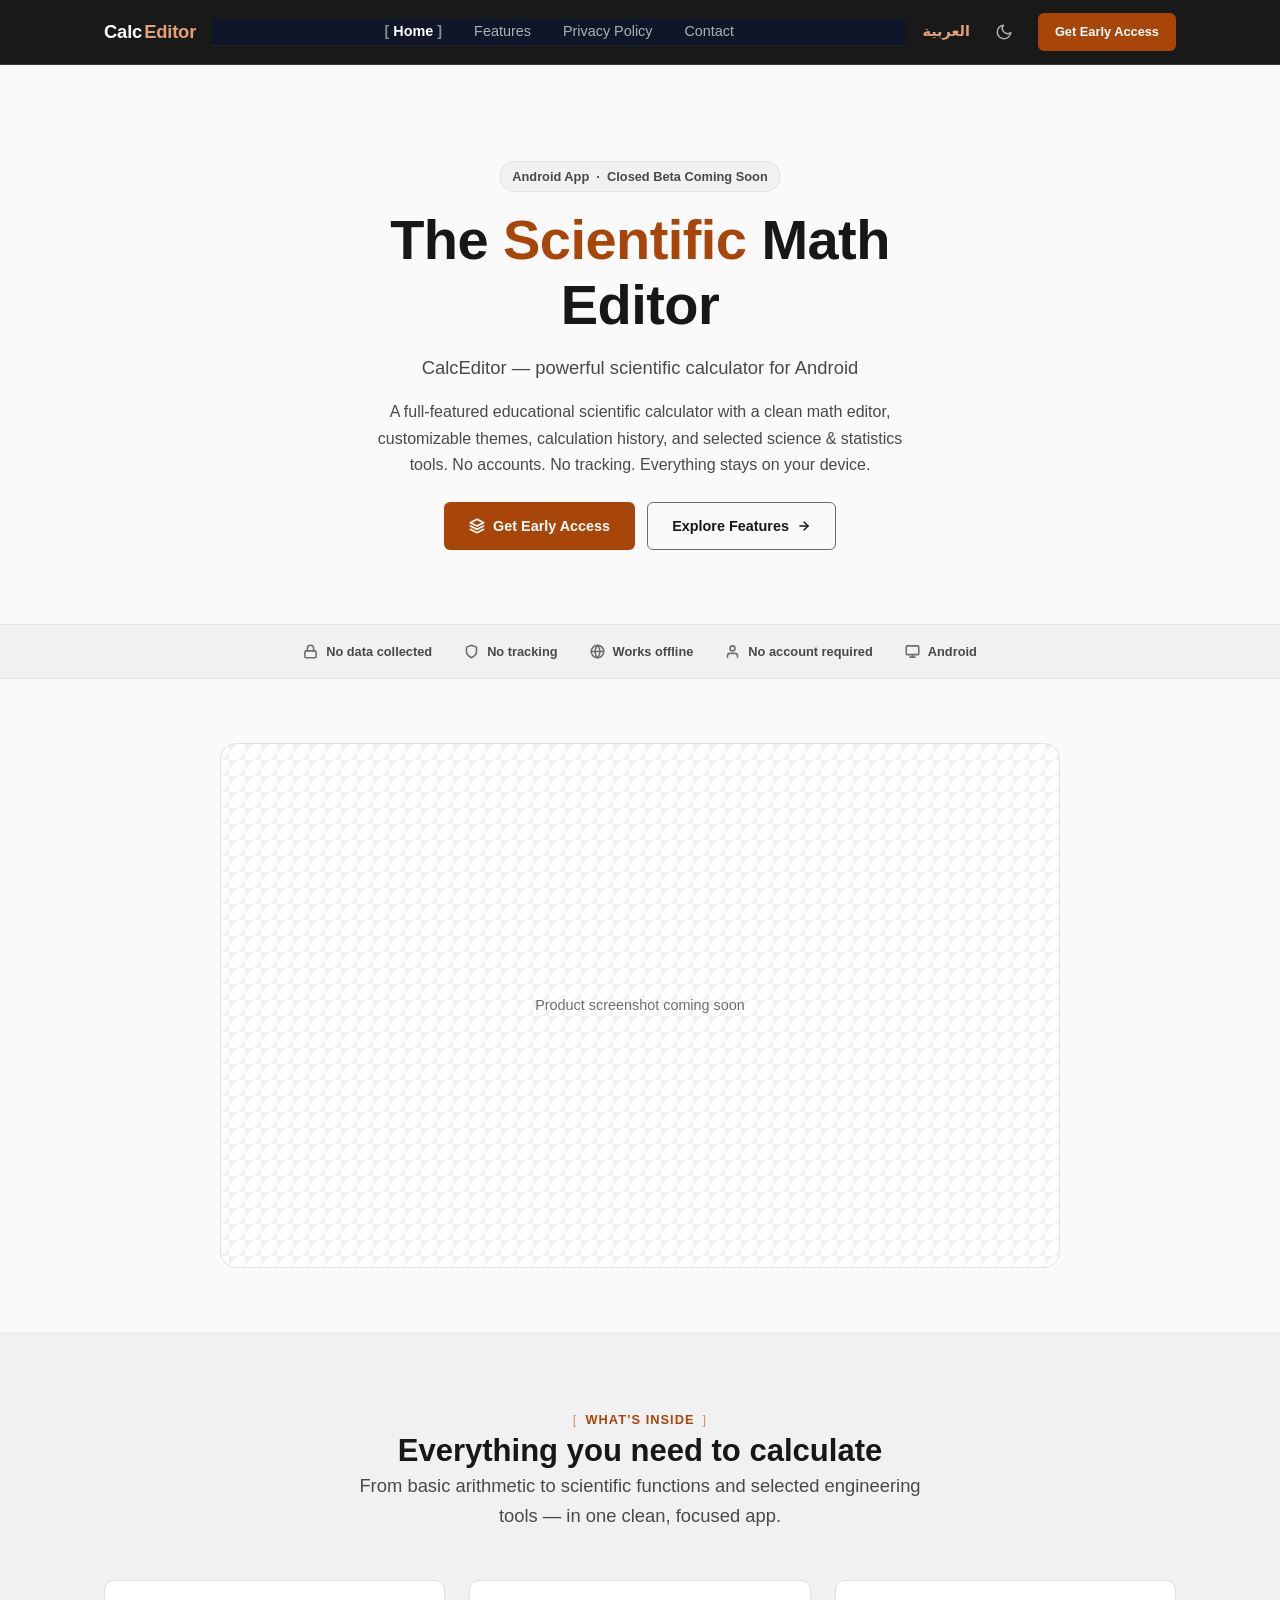
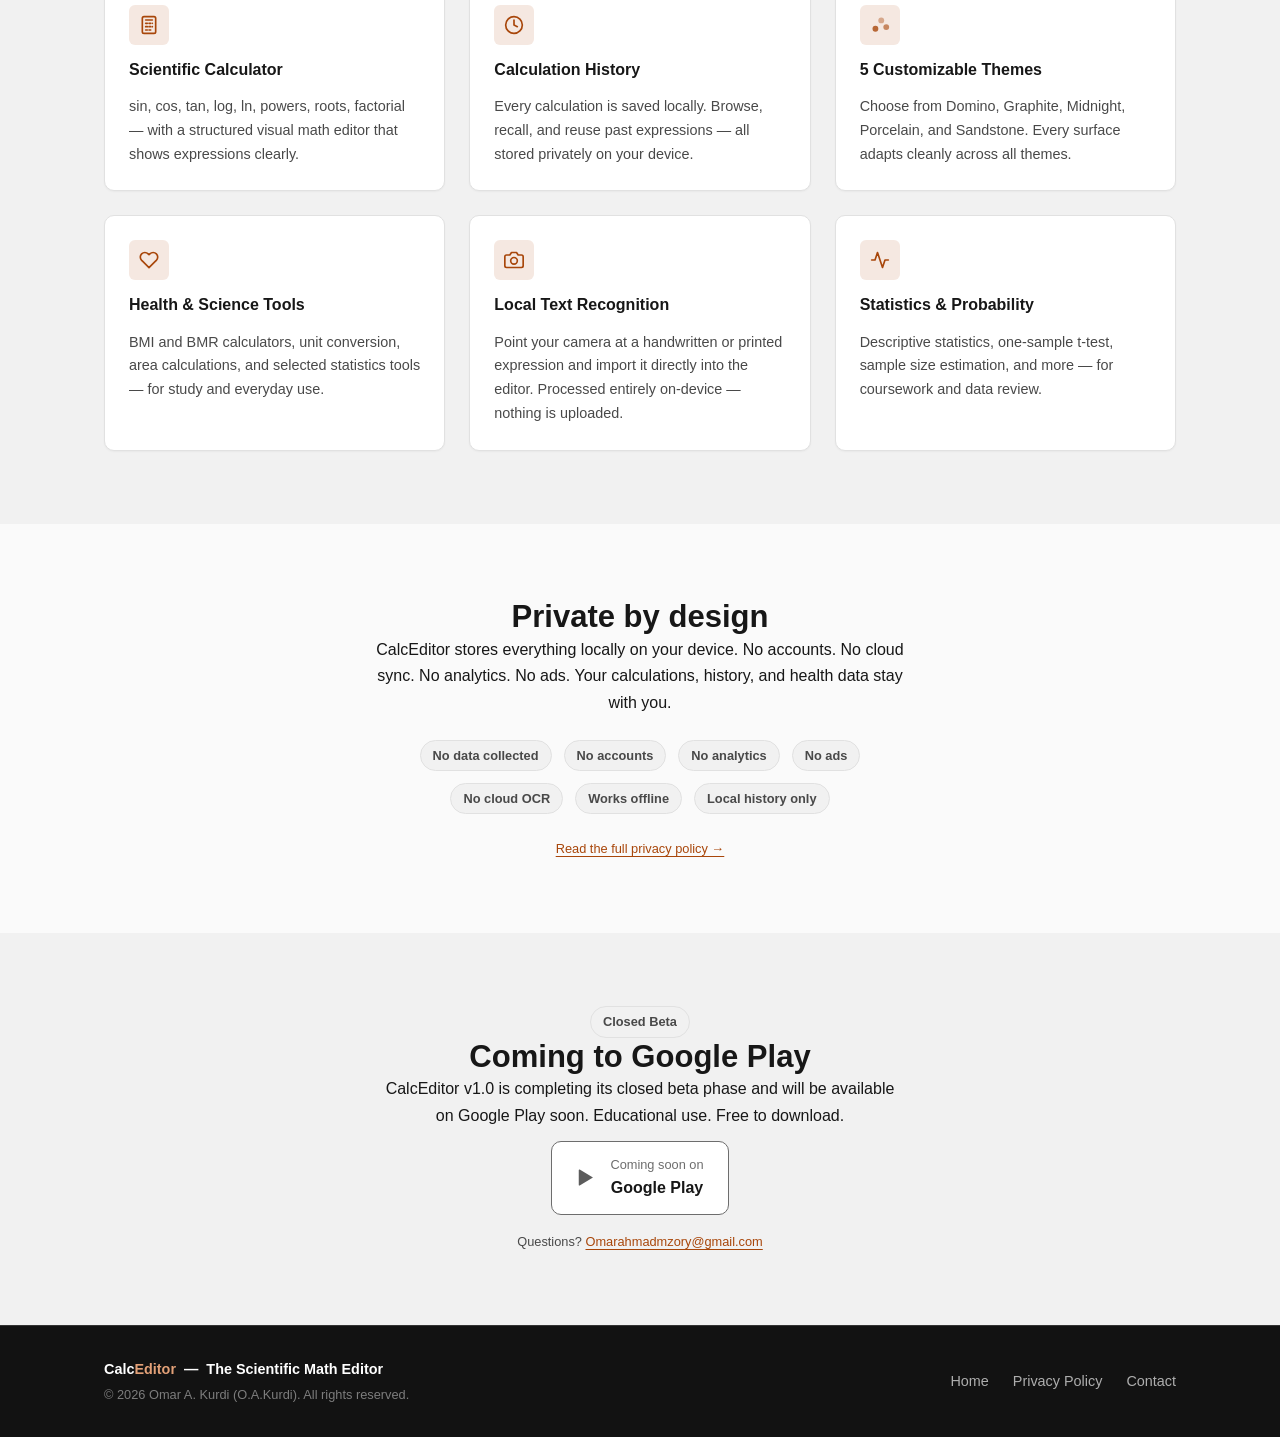
==== commit 3eaaf2f7: "S006 - SITE_SHARED_FOUNDATION_VERIFICATION_AND_OWNER_APPROVAL" ====
--- a/index.html
+++ b/index.html
@@ -8,10 +8,11 @@
   <meta name="robots" content="index, follow">
   <script src="assets/site.js?v=s004" charset="UTF-8"></script>
   <link rel="stylesheet" href="assets/site.css?v=1691b">
-  <link rel="stylesheet" href="assets/css/site-design-system.css?v=s004">
-  <link rel="stylesheet" href="assets/css/site-shell.css?v=s004">
+  <link rel="stylesheet" href="assets/css/site-design-system.css?v=s005">
+  <link rel="stylesheet" href="assets/css/site-shell.css?v=s005">
+  <link rel="stylesheet" href="assets/css/site-home.css?v=s005">
 </head>
-<body>
+<body class="cx-shell">
 
 <a href="#main-content" class="cx-skip-link">Skip to main content</a>
 
@@ -21,114 +22,125 @@
 <main id="main-content">
 
 <!-- ── Hero ───────────────────────────────────────────────── -->
-<section class="hero">
-  <div class="hero-inner">
-    <div class="hero-badge">Android App &nbsp;·&nbsp; Closed Beta Coming Soon</div>
-
-    <h1>The <em>Scientific</em><br>Math Editor</h1>
-
-    <p class="hero-tagline">CalcEditor — powerful scientific calculator for Android</p>
-
-    <p class="hero-desc">
+<section class="cx-section home-hero">
+  <div class="cx-container home-hero__inner">
+    <p class="cx-badge">Android App &nbsp;·&nbsp; Closed Beta Coming Soon</p>
+
+    <h1 class="cx-display home-hero__heading">The <span class="home-accent-word">Scientific</span> Math Editor</h1>
+
+    <p class="cx-lead home-hero__tagline">CalcEditor — powerful scientific calculator for Android</p>
+
+    <p class="cx-body home-hero__desc">
       A full-featured educational scientific calculator with a clean math editor,
       customizable themes, calculation history, and selected science &amp; statistics tools.
       No accounts. No tracking. Everything stays on your device.
     </p>
 
-    <div class="hero-actions">
-      <a href="#beta-modal" class="btn-primary">
-        <svg width="16" height="16" viewBox="0 0 24 24" fill="none" stroke="currentColor" stroke-width="2.5" stroke-linecap="round" stroke-linejoin="round"><path d="M12 2L2 7l10 5 10-5-10-5z"/><path d="M2 17l10 5 10-5"/><path d="M2 12l10 5 10-5"/></svg>
+    <div class="cx-inline home-hero__actions">
+      <a href="#beta-modal" class="cx-btn cx-btn--primary">
+        <svg width="16" height="16" viewBox="0 0 24 24" fill="none" stroke="currentColor" stroke-width="2.5" stroke-linecap="round" stroke-linejoin="round" aria-hidden="true"><path d="M12 2L2 7l10 5 10-5-10-5z"/><path d="M2 17l10 5 10-5"/><path d="M2 12l10 5 10-5"/></svg>
         Get Early Access
       </a>
-      <a href="#features" class="btn-secondary">
+      <a href="#features" class="cx-btn cx-btn--secondary">
         Explore Features
-        <svg width="14" height="14" viewBox="0 0 24 24" fill="none" stroke="currentColor" stroke-width="2.5" stroke-linecap="round" stroke-linejoin="round"><path d="M5 12h14"/><path d="m12 5 7 7-7 7"/></svg>
+        <svg width="14" height="14" viewBox="0 0 24 24" fill="none" stroke="currentColor" stroke-width="2.5" stroke-linecap="round" stroke-linejoin="round" aria-hidden="true"><path d="M5 12h14"/><path d="m12 5 7 7-7 7"/></svg>
       </a>
     </div>
   </div>
 </section>
 
 <!-- ── Trust strip ────────────────────────────────────────── -->
-<div class="trust-strip">
-  <div class="trust-inner">
-    <div class="trust-item">
-      <svg width="15" height="15" viewBox="0 0 24 24" fill="none" stroke="currentColor" stroke-width="2.5" stroke-linecap="round" stroke-linejoin="round"><rect x="3" y="11" width="18" height="11" rx="2"/><path d="M7 11V7a5 5 0 0 1 10 0v4"/></svg>
+<div class="home-trust">
+  <div class="cx-container home-trust__list">
+    <span class="home-trust__item">
+      <svg width="15" height="15" viewBox="0 0 24 24" fill="none" stroke="currentColor" stroke-width="2.5" stroke-linecap="round" stroke-linejoin="round" aria-hidden="true"><rect x="3" y="11" width="18" height="11" rx="2"/><path d="M7 11V7a5 5 0 0 1 10 0v4"/></svg>
       No data collected
-    </div>
-    <div class="trust-item">
-      <svg width="15" height="15" viewBox="0 0 24 24" fill="none" stroke="currentColor" stroke-width="2.5" stroke-linecap="round" stroke-linejoin="round"><path d="M12 22s8-4 8-10V5l-8-3-8 3v7c0 6 8 10 8 10z"/></svg>
+    </span>
+    <span class="home-trust__item">
+      <svg width="15" height="15" viewBox="0 0 24 24" fill="none" stroke="currentColor" stroke-width="2.5" stroke-linecap="round" stroke-linejoin="round" aria-hidden="true"><path d="M12 22s8-4 8-10V5l-8-3-8 3v7c0 6 8 10 8 10z"/></svg>
       No tracking
-    </div>
-    <div class="trust-item">
-      <svg width="15" height="15" viewBox="0 0 24 24" fill="none" stroke="currentColor" stroke-width="2.5" stroke-linecap="round" stroke-linejoin="round"><circle cx="12" cy="12" r="10"/><line x1="2" y1="12" x2="22" y2="12"/><path d="M12 2a15.3 15.3 0 0 1 4 10 15.3 15.3 0 0 1-4 10 15.3 15.3 0 0 1-4-10 15.3 15.3 0 0 1 4-10z"/></svg>
+    </span>
+    <span class="home-trust__item">
+      <svg width="15" height="15" viewBox="0 0 24 24" fill="none" stroke="currentColor" stroke-width="2.5" stroke-linecap="round" stroke-linejoin="round" aria-hidden="true"><circle cx="12" cy="12" r="10"/><line x1="2" y1="12" x2="22" y2="12"/><path d="M12 2a15.3 15.3 0 0 1 4 10 15.3 15.3 0 0 1-4 10 15.3 15.3 0 0 1-4-10 15.3 15.3 0 0 1 4-10z"/></svg>
       Works offline
-    </div>
-    <div class="trust-item">
-      <svg width="15" height="15" viewBox="0 0 24 24" fill="none" stroke="currentColor" stroke-width="2.5" stroke-linecap="round" stroke-linejoin="round"><path d="M20 21v-2a4 4 0 0 0-4-4H8a4 4 0 0 0-4 4v2"/><circle cx="12" cy="7" r="4"/></svg>
+    </span>
+    <span class="home-trust__item">
+      <svg width="15" height="15" viewBox="0 0 24 24" fill="none" stroke="currentColor" stroke-width="2.5" stroke-linecap="round" stroke-linejoin="round" aria-hidden="true"><path d="M20 21v-2a4 4 0 0 0-4-4H8a4 4 0 0 0-4 4v2"/><circle cx="12" cy="7" r="4"/></svg>
       No account required
-    </div>
-    <div class="trust-item">
-      <svg width="15" height="15" viewBox="0 0 24 24" fill="none" stroke="currentColor" stroke-width="2.5" stroke-linecap="round" stroke-linejoin="round"><rect x="2" y="3" width="20" height="14" rx="2"/><path d="M8 21h8m-4-4v4"/></svg>
+    </span>
+    <span class="home-trust__item">
+      <svg width="15" height="15" viewBox="0 0 24 24" fill="none" stroke="currentColor" stroke-width="2.5" stroke-linecap="round" stroke-linejoin="round" aria-hidden="true"><rect x="2" y="3" width="20" height="14" rx="2"/><path d="M8 21h8m-4-4v4"/></svg>
       Android
-    </div>
+    </span>
   </div>
 </div>
 
+<!-- ── Product presentation ──────────────────────────────── -->
+<section class="cx-section home-product">
+  <div class="cx-container">
+    <div class="cx-media-frame home-product__frame" role="img" aria-label="Product screenshot placeholder — CalcEditor's structured math editor. A real screenshot has not been added to the Site yet.">
+      Product screenshot coming soon
+    </div>
+  </div>
+</section>
+
 <!-- ── Features ───────────────────────────────────────────── -->
-<section class="features" id="features">
-  <div class="section-inner">
-    <p class="section-label">What&rsquo;s inside</p>
-    <h2 class="section-title">Everything you need to calculate</h2>
-    <p class="section-sub">From basic arithmetic to scientific functions and selected engineering tools — in one clean, focused app.</p>
-
-    <div class="features-grid">
-
-      <div class="feature-card">
-        <div class="feature-icon">
+<section class="cx-section home-surface-subtle" id="features">
+  <div class="cx-container">
+    <div class="home-features__intro">
+      <p class="cx-eyebrow cx-eyebrow--bracketed">What&rsquo;s inside</p>
+      <h2 class="cx-h2">Everything you need to calculate</h2>
+      <p class="cx-lead">From basic arithmetic to scientific functions and selected engineering tools — in one clean, focused app.</p>
+    </div>
+
+    <div class="cx-grid home-features__grid">
+
+      <div class="cx-card cx-card--feature">
+        <div class="cx-card__icon" aria-hidden="true">
           <svg width="20" height="20" viewBox="0 0 24 24" fill="none" stroke="currentColor" stroke-width="2" stroke-linecap="round" stroke-linejoin="round"><rect x="4" y="2" width="16" height="20" rx="2"/><line x1="8" y1="6" x2="16" y2="6"/><line x1="8" y1="10" x2="10" y2="10"/><line x1="12" y1="10" x2="14" y2="10"/><line x1="16" y1="10" x2="16" y2="10"/><line x1="8" y1="14" x2="10" y2="14"/><line x1="12" y1="14" x2="14" y2="14"/><line x1="16" y1="14" x2="16" y2="14"/><line x1="8" y1="18" x2="10" y2="18"/><line x1="12" y1="18" x2="14" y2="18"/></svg>
         </div>
-        <div class="feature-title">Scientific Calculator</div>
-        <div class="feature-desc">sin, cos, tan, log, ln, powers, roots, factorial — with a structured visual math editor that shows expressions clearly.</div>
-      </div>
-
-      <div class="feature-card">
-        <div class="feature-icon">
+        <p class="cx-card__title">Scientific Calculator</p>
+        <p class="cx-card__desc">sin, cos, tan, log, ln, powers, roots, factorial — with a structured visual math editor that shows expressions clearly.</p>
+      </div>
+
+      <div class="cx-card cx-card--feature">
+        <div class="cx-card__icon" aria-hidden="true">
           <svg width="20" height="20" viewBox="0 0 24 24" fill="none" stroke="currentColor" stroke-width="2" stroke-linecap="round" stroke-linejoin="round"><circle cx="12" cy="12" r="10"/><polyline points="12 6 12 12 16 14"/></svg>
         </div>
-        <div class="feature-title">Calculation History</div>
-        <div class="feature-desc">Every calculation is saved locally. Browse, recall, and reuse past expressions — all stored privately on your device.</div>
-      </div>
-
-      <div class="feature-card">
-        <div class="feature-icon">
+        <p class="cx-card__title">Calculation History</p>
+        <p class="cx-card__desc">Every calculation is saved locally. Browse, recall, and reuse past expressions — all stored privately on your device.</p>
+      </div>
+
+      <div class="cx-card cx-card--feature">
+        <div class="cx-card__icon" aria-hidden="true">
           <svg width="20" height="20" viewBox="0 0 24 24" fill="none" stroke="currentColor" stroke-width="2" stroke-linecap="round" stroke-linejoin="round"><circle cx="13.5" cy="6.5" r="3.5" fill="currentColor" stroke="none" opacity="0.4"/><circle cx="19.5" cy="14.5" r="3.5" fill="currentColor" stroke="none" opacity="0.6"/><circle cx="6.5" cy="16.5" r="3.5" fill="currentColor" stroke="none" opacity="0.8"/></svg>
         </div>
-        <div class="feature-title">5 Customizable Themes</div>
-        <div class="feature-desc">Choose from Domino, Graphite, Midnight, Porcelain, and Sandstone. Every surface adapts cleanly across all themes.</div>
-      </div>
-
-      <div class="feature-card">
-        <div class="feature-icon">
+        <p class="cx-card__title">5 Customizable Themes</p>
+        <p class="cx-card__desc">Choose from Domino, Graphite, Midnight, Porcelain, and Sandstone. Every surface adapts cleanly across all themes.</p>
+      </div>
+
+      <div class="cx-card cx-card--feature">
+        <div class="cx-card__icon" aria-hidden="true">
           <svg width="20" height="20" viewBox="0 0 24 24" fill="none" stroke="currentColor" stroke-width="2" stroke-linecap="round" stroke-linejoin="round"><path d="M20.84 4.61a5.5 5.5 0 0 0-7.78 0L12 5.67l-1.06-1.06a5.5 5.5 0 0 0-7.78 7.78l1.06 1.06L12 21.23l7.78-7.78 1.06-1.06a5.5 5.5 0 0 0 0-7.78z"/></svg>
         </div>
-        <div class="feature-title">Health &amp; Science Tools</div>
-        <div class="feature-desc">BMI and BMR calculators, unit conversion, area calculations, and selected statistics tools — for study and everyday use.</div>
-      </div>
-
-      <div class="feature-card">
-        <div class="feature-icon">
+        <p class="cx-card__title">Health &amp; Science Tools</p>
+        <p class="cx-card__desc">BMI and BMR calculators, unit conversion, area calculations, and selected statistics tools — for study and everyday use.</p>
+      </div>
+
+      <div class="cx-card cx-card--feature">
+        <div class="cx-card__icon" aria-hidden="true">
           <svg width="20" height="20" viewBox="0 0 24 24" fill="none" stroke="currentColor" stroke-width="2" stroke-linecap="round" stroke-linejoin="round"><path d="M23 19a2 2 0 0 1-2 2H3a2 2 0 0 1-2-2V8a2 2 0 0 1 2-2h4l2-3h6l2 3h4a2 2 0 0 1 2 2z"/><circle cx="12" cy="13" r="4"/></svg>
         </div>
-        <div class="feature-title">Local Text Recognition</div>
-        <div class="feature-desc">Point your camera at a handwritten or printed expression and import it directly into the editor. Processed entirely on-device — nothing is uploaded.</div>
-      </div>
-
-      <div class="feature-card">
-        <div class="feature-icon">
+        <p class="cx-card__title">Local Text Recognition</p>
+        <p class="cx-card__desc">Point your camera at a handwritten or printed expression and import it directly into the editor. Processed entirely on-device — nothing is uploaded.</p>
+      </div>
+
+      <div class="cx-card cx-card--feature">
+        <div class="cx-card__icon" aria-hidden="true">
           <svg width="20" height="20" viewBox="0 0 24 24" fill="none" stroke="currentColor" stroke-width="2" stroke-linecap="round" stroke-linejoin="round"><polyline points="22 12 18 12 15 21 9 3 6 12 2 12"/></svg>
         </div>
-        <div class="feature-title">Statistics &amp; Probability</div>
-        <div class="feature-desc">Descriptive statistics, one-sample t-test, sample size estimation, and more — for coursework and data review.</div>
+        <p class="cx-card__title">Statistics &amp; Probability</p>
+        <p class="cx-card__desc">Descriptive statistics, one-sample t-test, sample size estimation, and more — for coursework and data review.</p>
       </div>
 
     </div>
@@ -136,49 +148,47 @@
 </section>
 
 <!-- ── Privacy ─────────────────────────────────────────────── -->
-<section class="privacy-section" id="privacy">
-  <div class="privacy-inner">
-    <h2>Private by design</h2>
-    <p>
+<section class="cx-section" id="privacy">
+  <div class="cx-container-narrow home-privacy">
+    <h2 class="cx-h2">Private by design</h2>
+    <p class="cx-body">
       CalcEditor stores everything locally on your device.
       No accounts. No cloud sync. No analytics. No ads.
       Your calculations, history, and health data stay with you.
     </p>
-    <div class="privacy-chips">
-      <span class="chip">No data collected</span>
-      <span class="chip">No accounts</span>
-      <span class="chip">No analytics</span>
-      <span class="chip">No ads</span>
-      <span class="chip">No cloud OCR</span>
-      <span class="chip">Works offline</span>
-      <span class="chip">Local history only</span>
-    </div>
-    <p style="margin-top:28px; font-size:0.82rem; color:rgba(255,255,255,0.4);">
-      <a href="privacy-policy/index.html" style="color:rgba(167,139,250,0.85);">Read the full privacy policy &rarr;</a>
+    <div class="cx-inline home-privacy__chips">
+      <span class="cx-badge">No data collected</span>
+      <span class="cx-badge">No accounts</span>
+      <span class="cx-badge">No analytics</span>
+      <span class="cx-badge">No ads</span>
+      <span class="cx-badge">No cloud OCR</span>
+      <span class="cx-badge">Works offline</span>
+      <span class="cx-badge">Local history only</span>
+    </div>
+    <p class="cx-small home-privacy__more">
+      <a href="privacy-policy/index.html" class="cx-link">Read the full privacy policy &rarr;</a>
     </p>
   </div>
 </section>
 
 <!-- ── Beta CTA ────────────────────────────────────────────── -->
-<section class="beta-section" id="beta">
-  <div class="beta-inner">
-    <div class="soon-tag">Closed Beta</div>
-    <h2>Coming to Google Play</h2>
-    <p>
+<section class="cx-section home-beta home-surface-subtle">
+  <div class="cx-container-narrow">
+    <span class="cx-badge">Closed Beta</span>
+    <h2 class="cx-h2">Coming to Google Play</h2>
+    <p class="cx-body">
       CalcEditor v1.0 is completing its closed beta phase and will be
       available on Google Play soon. Educational use. Free to download.
     </p>
-    <a href="#beta-modal" class="play-badge-link">
-      <div class="play-badge">
-        <svg width="22" height="22" viewBox="0 0 24 24" fill="currentColor"><path d="M3 20.5v-17c0-.83 1-.83 1.5-.5l14 8.5-14 8.5c-.5.33-1.5.33-1.5-.5z" opacity="0.7"/></svg>
-        <div>
-          <span class="play-badge-sub">Coming soon on</span>
-          Google Play
-        </div>
-      </div>
+    <a href="#beta-modal" class="home-beta__playbadge">
+      <svg width="22" height="22" viewBox="0 0 24 24" fill="currentColor" aria-hidden="true"><path d="M3 20.5v-17c0-.83 1-.83 1.5-.5l14 8.5-14 8.5c-.5.33-1.5.33-1.5-.5z" opacity="0.7"/></svg>
+      <span>
+        <span class="home-beta__playbadge-sub">Coming soon on</span>
+        Google Play
+      </span>
     </a>
-    <p style="margin-top: 20px; font-size: 0.8rem; color: var(--gray-500);">
-      Questions? <a href="mailto:Omarahmadmzory@gmail.com">Omarahmadmzory@gmail.com</a>
+    <p class="cx-small home-beta__note">
+      Questions? <a href="mailto:Omarahmadmzory@gmail.com" class="cx-link">Omarahmadmzory@gmail.com</a>
     </p>
   </div>
 </section>
--- a/assets/css/site-shell.css
+++ b/assets/css/site-shell.css
@@ -20,7 +20,7 @@
   position:sticky;
   top:0;
   z-index:100;
-  background:rgba(15,20,36,.97);
+  background:color-mix(in srgb, var(--cx-ink-900) 97%, transparent); /* S005: was hardcoded rgba(15,20,36,.97) navy literal */
   backdrop-filter:blur(8px);
   -webkit-backdrop-filter:blur(8px);
   border-bottom:var(--cx-border-width) solid var(--cx-color-on-dark-border);
@@ -126,7 +126,7 @@
   position:absolute;
   inset-inline:0;
   top:100%;
-  background:rgba(15,20,36,.99);
+  background:color-mix(in srgb, var(--cx-ink-900) 99%, transparent); /* S005: was hardcoded rgba(15,20,36,.99) navy literal */
   backdrop-filter:blur(12px);
   -webkit-backdrop-filter:blur(12px);
   border-bottom:var(--cx-border-width) solid var(--cx-color-on-dark-border);
--- a/assets/css/site-home.css
+++ b/assets/css/site-home.css
@@ -0,0 +1,90 @@
+/*
+  CalcEditor Home Page — Presentation Rules (S005)
+  ---------------------------------------------------
+  Home-specific layout only. Reuses S003 tokens/components
+  (assets/css/site-design-system.css) and the S004/S004B shell
+  (assets/css/site-shell.css) without redefining either. Namespaced
+  `home-` to stay distinct from the reusable `cx-` system.
+
+  Color restraint (S004B / Owner direction): every section below uses
+  only the neutral --cx-color-bg / --cx-color-surface-subtle tokens as
+  backgrounds — no section is a dominant colored or gradient block. The
+  copper/burnt-orange accent appears in exactly a few deliberate spots:
+  the primary CTA button (reused from S003, unstyled here), one
+  highlighted word in the hero headline, and link/badge-icon accents —
+  never as a background.
+*/
+
+/* =========================================================
+   HERO
+   ========================================================= */
+.home-hero{padding-top:var(--cx-space-9)}
+.home-hero__inner{max-width:var(--cx-reading-max);margin-inline:auto;text-align:center;display:flex;flex-direction:column;align-items:center;gap:var(--cx-space-4)}
+.home-hero__heading{margin:0}
+.home-accent-word{color:var(--cx-color-accent)} /* the hero's one deliberate color moment besides the CTA */
+.home-hero__tagline{margin:0}
+.home-hero__desc{margin:0;color:var(--cx-color-text-secondary)}
+.home-hero__actions{justify-content:center;margin-top:var(--cx-space-2)}
+
+/* =========================================================
+   TRUST STRIP
+   ========================================================= */
+.home-trust{border-block:var(--cx-border-width) solid var(--cx-color-border);background:var(--cx-color-surface-subtle)}
+.home-trust__list{display:flex;flex-wrap:wrap;justify-content:center;gap:var(--cx-space-2) var(--cx-space-6);padding-block:var(--cx-space-4)}
+.home-trust__item{display:inline-flex;align-items:center;gap:var(--cx-space-2);font-size:var(--cx-text-xs);font-weight:var(--cx-weight-semibold);color:var(--cx-color-text-secondary)}
+.home-trust__item svg{flex-shrink:0;color:var(--cx-color-text-muted)}
+
+/* =========================================================
+   PRODUCT PRESENTATION
+   ========================================================= */
+.home-product{padding-block:var(--cx-space-8)}
+.home-product__frame{max-width:840px;margin-inline:auto}
+
+/* Alternating neutral surface for section rhythm — never a color/gradient */
+.home-surface-subtle{background:var(--cx-color-surface-subtle)}
+
+/* =========================================================
+   FEATURES
+   ========================================================= */
+.home-features__intro{max-width:var(--cx-reading-max);margin-inline:auto;text-align:center;margin-bottom:var(--cx-space-7)}
+.home-features__grid{margin-top:0}
+
+/* =========================================================
+   PRIVACY / TRUST SUMMARY
+   ========================================================= */
+.home-privacy{text-align:center}
+.home-privacy__chips{justify-content:center;margin-top:var(--cx-space-5)}
+.home-privacy__more{margin-top:var(--cx-space-5)}
+
+/* =========================================================
+   BETA CTA
+   ========================================================= */
+.home-beta{text-align:center}
+.home-beta__playbadge{
+  display:inline-flex;align-items:center;gap:var(--cx-space-3);
+  margin-top:var(--cx-space-3);
+  padding:var(--cx-space-3) var(--cx-space-5);
+  border-radius:var(--cx-radius-md);
+  border:var(--cx-border-width) solid var(--cx-color-border-strong);
+  background:var(--cx-color-surface);
+  color:var(--cx-color-text);
+  text-decoration:none;
+  font-weight:var(--cx-weight-semibold);
+  transition:border-color var(--cx-duration-base) var(--cx-ease-standard),transform var(--cx-duration-fast) var(--cx-ease-out);
+}
+.home-beta__playbadge:hover{border-color:var(--cx-color-accent);text-decoration:none;transform:translateY(-1px)}
+.home-beta__playbadge-sub{display:block;font-size:var(--cx-text-xs);font-weight:var(--cx-weight-regular);color:var(--cx-color-text-muted)}
+.home-beta__note{margin-top:var(--cx-space-4)}
+
+/* =========================================================
+   RESPONSIVE
+   ---------------------------------------------------------
+   Fluid tokens already carry most of the responsive load; only the
+   trust-strip gap and hero top padding need a small floor at narrow
+   widths to avoid feeling cramped-then-empty.
+   ========================================================= */
+@media (max-width:640px){
+  .home-hero{padding-top:var(--cx-space-7)}
+  .home-trust__list{gap:var(--cx-space-2) var(--cx-space-4)}
+  .home-hero__actions{flex-direction:column;align-items:stretch;width:100%;max-width:320px;margin-inline:auto}
+}
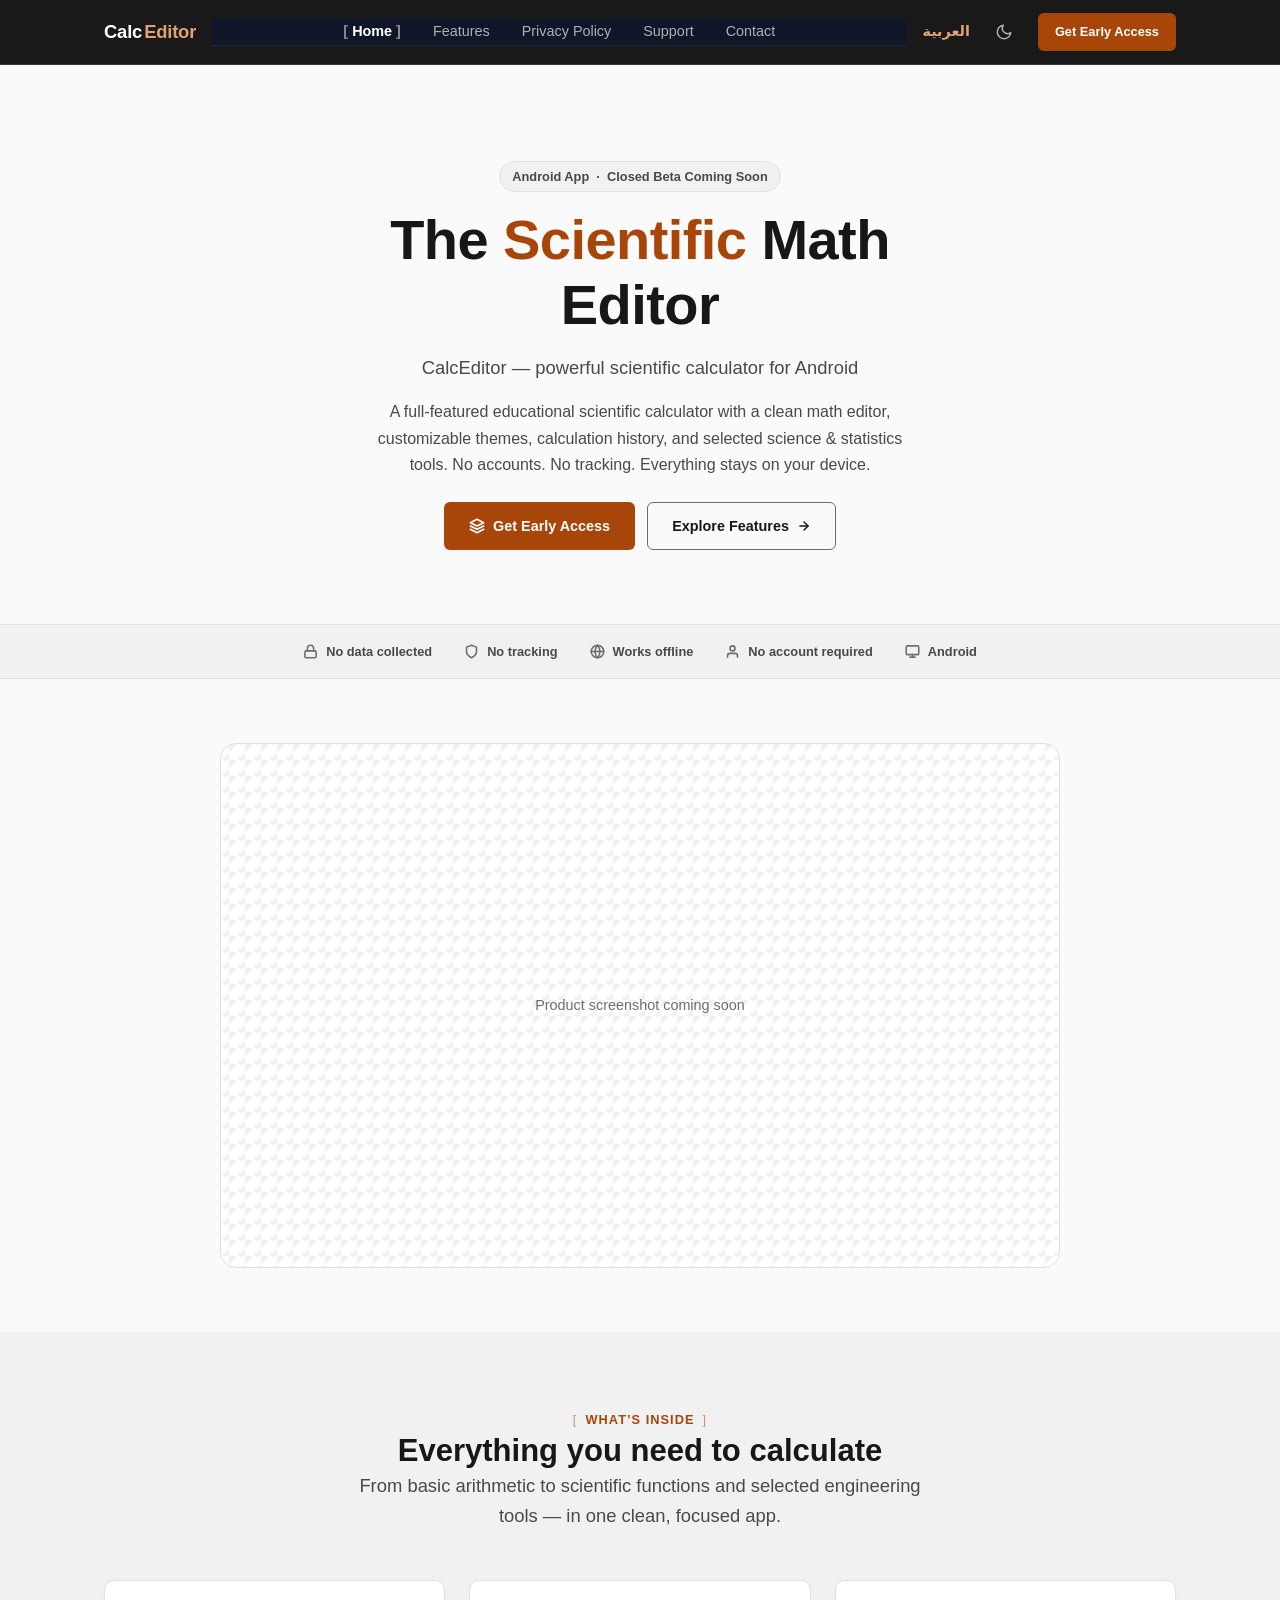
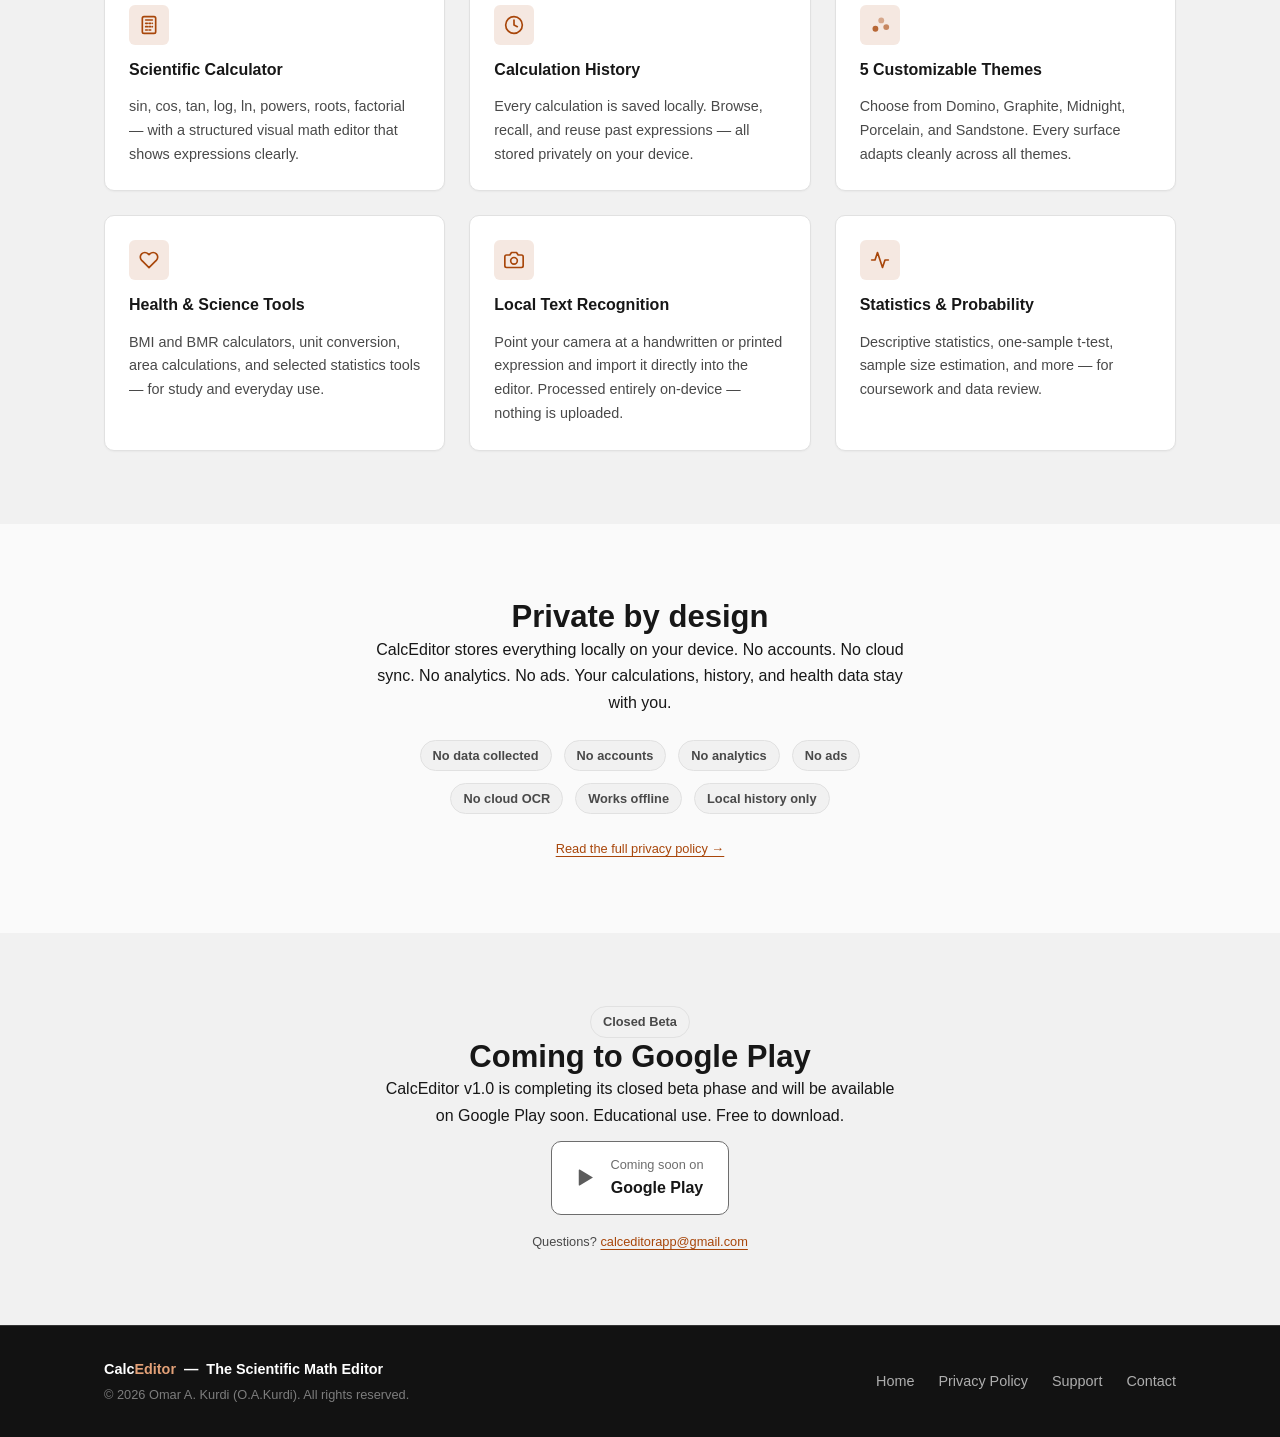
==== commit 67bc6f6e: "S007 - SITE_SUPPORT_CONTACT_PAGE" ====
--- a/index.html
+++ b/index.html
@@ -6,11 +6,11 @@
   <title>CalcEditor — The Scientific Math Editor</title>
   <meta name="description" content="CalcEditor is an educational scientific calculator for Android. Local-only. No tracking. No accounts.">
   <meta name="robots" content="index, follow">
-  <script src="assets/site.js?v=s004" charset="UTF-8"></script>
+  <script src="assets/site.js?v=s007" charset="UTF-8"></script>
   <link rel="stylesheet" href="assets/site.css?v=1691b">
-  <link rel="stylesheet" href="assets/css/site-design-system.css?v=s005">
-  <link rel="stylesheet" href="assets/css/site-shell.css?v=s005">
-  <link rel="stylesheet" href="assets/css/site-home.css?v=s005">
+  <link rel="stylesheet" href="assets/css/site-design-system.css?v=s007b">
+  <link rel="stylesheet" href="assets/css/site-shell.css?v=s007b">
+  <link rel="stylesheet" href="assets/css/site-home.css?v=s007b">
 </head>
 <body class="cx-shell">
 
@@ -188,7 +188,7 @@
       </span>
     </a>
     <p class="cx-small home-beta__note">
-      Questions? <a href="mailto:Omarahmadmzory@gmail.com" class="cx-link">Omarahmadmzory@gmail.com</a>
+      Questions? <a href="mailto:calceditorapp@gmail.com" class="cx-link">calceditorapp@gmail.com</a>
     </p>
   </div>
 </section>
@@ -205,9 +205,9 @@
     <p>
       CalcEditor is currently running a closed beta on Google Play to ensure stability and release readiness.
     </p>
-    <p style="text-align: left; font-size: 0.85rem; background: rgba(255,255,255,0.05); padding: 12px; border-radius: 6px; border: 1px solid rgba(255,255,255,0.1);">
+    <p class="modal-info">
       <strong>How to get early access:</strong><br>
-      Please email us at <a href="mailto:Omarahmadmzory@gmail.com" style="color:var(--purple-light);">Omarahmadmzory@gmail.com</a> with the subject "CalcEditor Closed Beta". Please include the Google account email address you use on your Android device. Once added to the testers list, you will receive a direct Play Store link to download the app.
+      Please email us at <a href="mailto:calceditorapp@gmail.com" class="cx-link">calceditorapp@gmail.com</a> with the subject "CalcEditor Closed Beta". Please include the Google account email address you use on your Android device. Once added to the testers list, you will receive a direct Play Store link to download the app.
     </p>
     <a href="#" class="modal-close">Close</a>
   </div>
--- a/assets/css/site-home.css
+++ b/assets/css/site-home.css
@@ -77,6 +77,39 @@
 .home-beta__note{margin-top:var(--cx-space-4)}
 
 /* =========================================================
+   BETA MODAL (color override only)
+   ---------------------------------------------------------
+   The modal's structure and show/hide mechanism (`.modal`, `:target`,
+   `.modal-close` layout) stay defined in assets/site.css — untouched,
+   since it is shared plumbing, not a color choice. Only the legacy
+   navy/violet color values are overridden here, scoped to #beta-modal
+   so nothing else in assets/site.css is affected. This was flagged as
+   a known residual in the S005 audit and is fixed now per Owner report.
+   ========================================================= */
+#beta-modal{background:color-mix(in srgb, var(--cx-ink-950) 85%, transparent)}
+#beta-modal .modal-content{
+  background:var(--cx-color-surface);
+  border-color:var(--cx-color-border);
+  color:var(--cx-color-text);
+  box-shadow:var(--cx-shadow-elevated);
+}
+#beta-modal .modal-content h3{color:var(--cx-color-text)}
+#beta-modal .modal-close{
+  background:var(--cx-color-brand);
+  color:#fff!important; /* matches the specificity of the legacy !important rule it overrides */
+}
+#beta-modal .modal-close:hover{background:var(--cx-color-brand-hover)}
+#beta-modal .modal-info{
+  background:var(--cx-color-surface-subtle);
+  border:var(--cx-border-width) solid var(--cx-color-border);
+  border-radius:var(--cx-radius-sm);
+  padding:var(--cx-space-3);
+  font-size:var(--cx-text-sm);
+  text-align:start;
+}
+#beta-modal .modal-info a{color:var(--cx-color-accent)}
+
+/* =========================================================
    RESPONSIVE
    ---------------------------------------------------------
    Fluid tokens already carry most of the responsive load; only the
